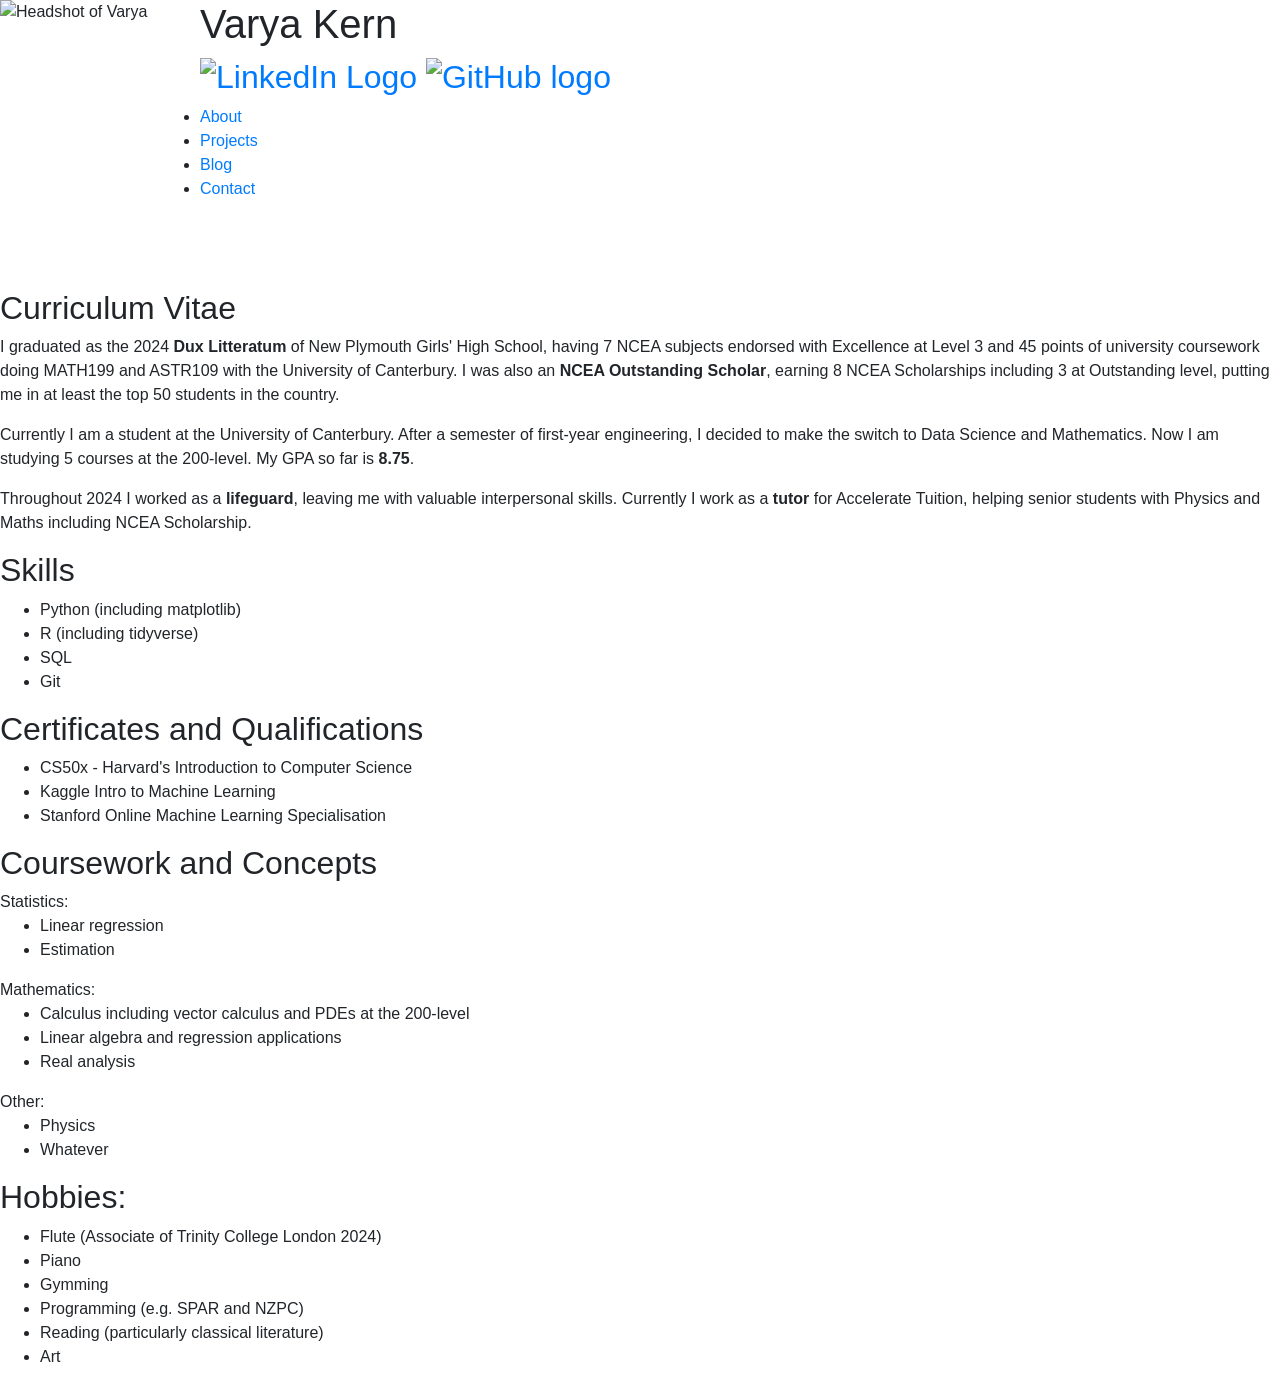
==== index.html @ c9884220 "Create index.html" ====
<!DOCTYPE html>

<html lang="en">
    <head>
        <link rel="stylesheet" href="https://cdn.jsdelivr.net/npm/bootstrap@4.5.3/dist/css/bootstrap.min.css" integrity="sha384-TX8t27EcRE3e/ihU7zmQxVncDAy5uIKz4rEkgIXeMed4M0jlfIDPvg6uqKI2xXr2" crossorigin="anonymous">
        <script src="https://code.jquery.com/jquery-3.5.1.slim.min.js" integrity="sha384-DfXdz2htPH0lsSSs5nCTpuj/zy4C+OGpamoFVy38MVBnE+IbbVYUew+OrCXaRkfj" crossorigin="anonymous"></script>
        <script src="https://cdn.jsdelivr.net/npm/bootstrap@4.5.3/dist/js/bootstrap.bundle.min.js" integrity="sha384-ho+j7jyWK8fNQe+A12Hb8AhRq26LrZ/JpcUGGOn+Y7RsweNrtN/tE3MoK7ZeZDyx" crossorigin="anonymous"></script>
        <link href="styles.css" rel="stylesheet">
        <title>Varya Kern</title>
        <link rel="icon" type="image/x-icon" href="favicon.ico">
    </head>
    <body>
        <div class = "header">
            <img src="headshot.JPG" alt="Headshot of Varya" style="float:left;width:200px;height:200px;">
            <h1>Varya Kern</h1>
            <h2>
                <a href="https://www.linkedin.com/in/varya-kern-a25baa2a2/">
                    <img src="linkedin_logo.jpg" alt="LinkedIn Logo" width="50" height="50">
                </a>
                <a href="https://github.com/taffycheez">
                    <img src="github_logo.png" alt="GitHub logo" width="50" height="50">
                </a>
            </h2>
            <ul id = "nav">
                <li><a class="active" href="index.html">About</a></li>
                <li><a href="projects.html">Projects</a></li>
                <li><a href="blog.html">Blog</a></li>
                <li><a href="contact.html">Contact</a></li>
            </ul>
            <br><br><br>
        </div>
        <div class = "body">
            <div id = "cv">
                <h2>Curriculum Vitae</h2>
                <p>I graduated as the 2024 <b>Dux Litteratum</b> of New Plymouth Girls' High School, having 7 NCEA subjects endorsed with Excellence at Level 3
                    and 45 points of university coursework doing MATH199 and ASTR109 with the University of Canterbury. I was
                    also an <b>NCEA Outstanding Scholar</b>, earning 8 NCEA Scholarships including 3 at Outstanding level, putting me in at least the
                    top 50 students in the country.</p>
                <p>Currently I am a student at the University of Canterbury. After a semester of first-year engineering, I decided to make the switch to Data
                    Science and Mathematics. Now I am studying 5 courses at the 200-level. My GPA so far is <b>8.75</b>.
                </p>
                <p>Throughout 2024 I worked as a <b>lifeguard</b>, leaving me with valuable interpersonal skills. Currently I work as a <b>tutor</b> for Accelerate
                    Tuition, helping senior students with Physics and Maths including NCEA Scholarship.
                </p>
            </div>
            <div id = "skills">
                <h2>Skills</h2>
                <ul>
                    <li>Python (including matplotlib)</li>
                    <li>R (including tidyverse)</li>
                    <li>SQL</li>
                    <li>Git</li>
                </ul>
            </div>
            <div id = "qualifications">
                <h2>Certificates and Qualifications</h2>
                <ul>
                    <li>CS50x - Harvard's Introduction to Computer Science</li>
                    <li>Kaggle Intro to Machine Learning</li>
                    <li>Stanford Online Machine Learning Specialisation</li>
                </ul>
            </div>
            <div id = "coursework">
                <h2>Coursework and Concepts</h2>
                Statistics:
                <ul>
                    <li>Linear regression</li>
                    <li>Estimation</li>
                </ul>
                Mathematics:
                <ul>
                    <li>Calculus including vector calculus and PDEs at the 200-level</li>
                    <li>Linear algebra and regression applications</li>
                    <li>Real analysis</li>
                </ul>
                Other:
                <ul>
                    <li>Physics</li>
                    <li>Whatever</li>
                </ul>
            </div>
            <div id = "hobbies">
                <h2>Hobbies:</h2>
                <ul>
                    <li>Flute (Associate of Trinity College London 2024)</li>
                    <li>Piano</li>
                    <li>Gymming</li>
                    <li>Programming (e.g. SPAR and NZPC)</li>
                    <li>Reading (particularly classical literature)</li>
                    <li>Art</li>
                </ul>
            </div>
        </div>
    </body>
</html>
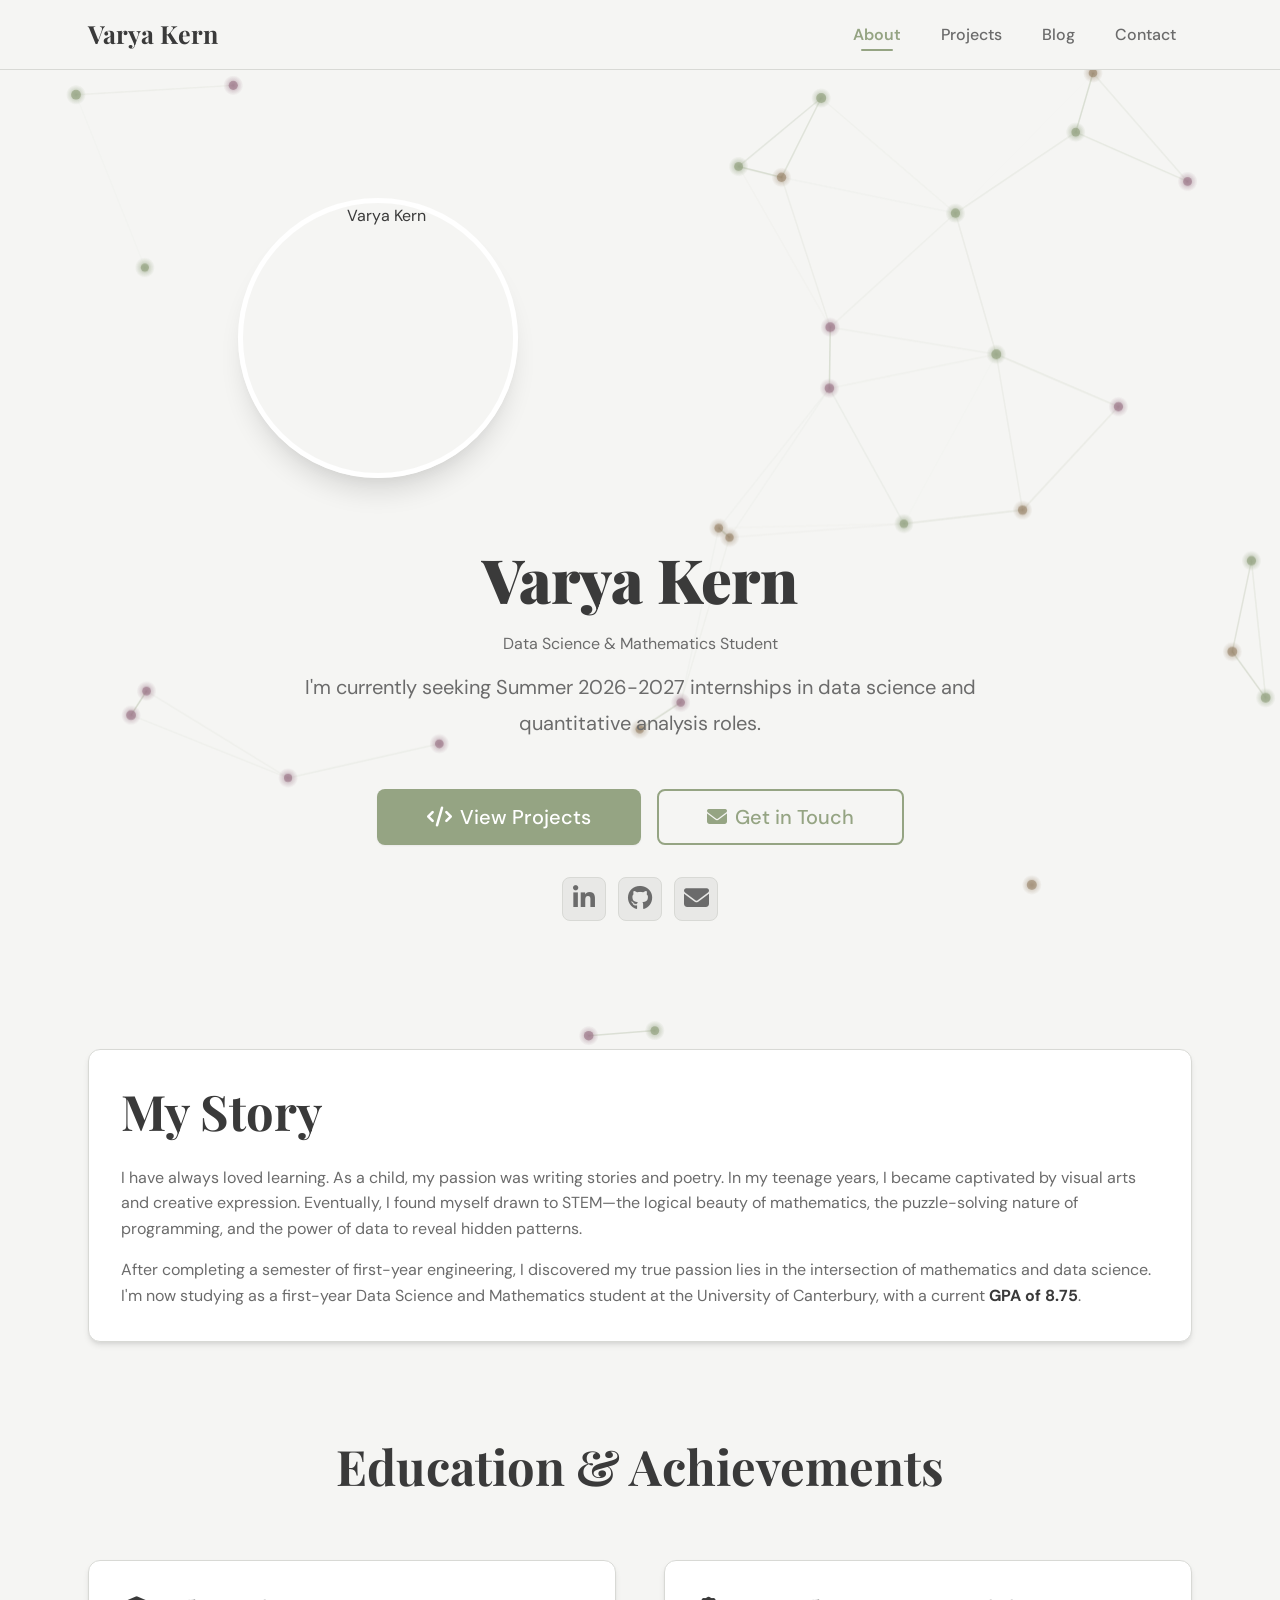
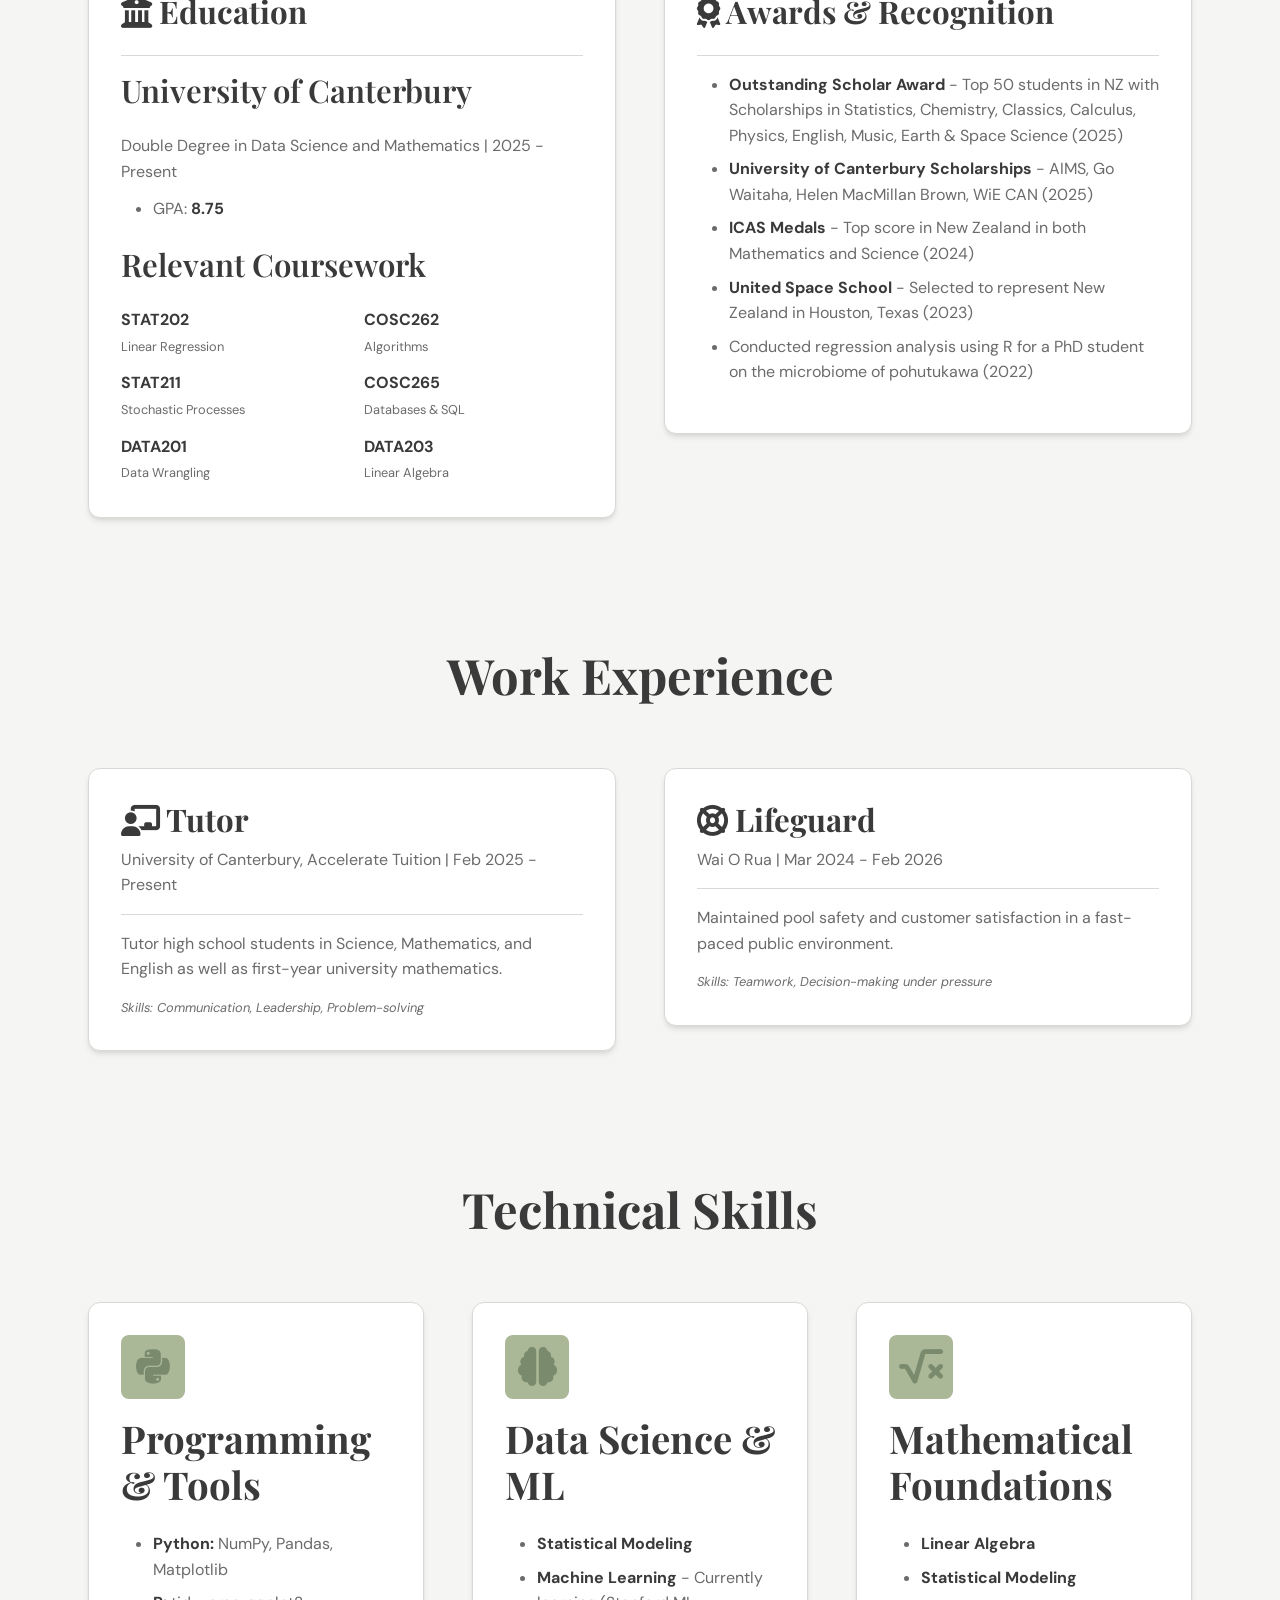
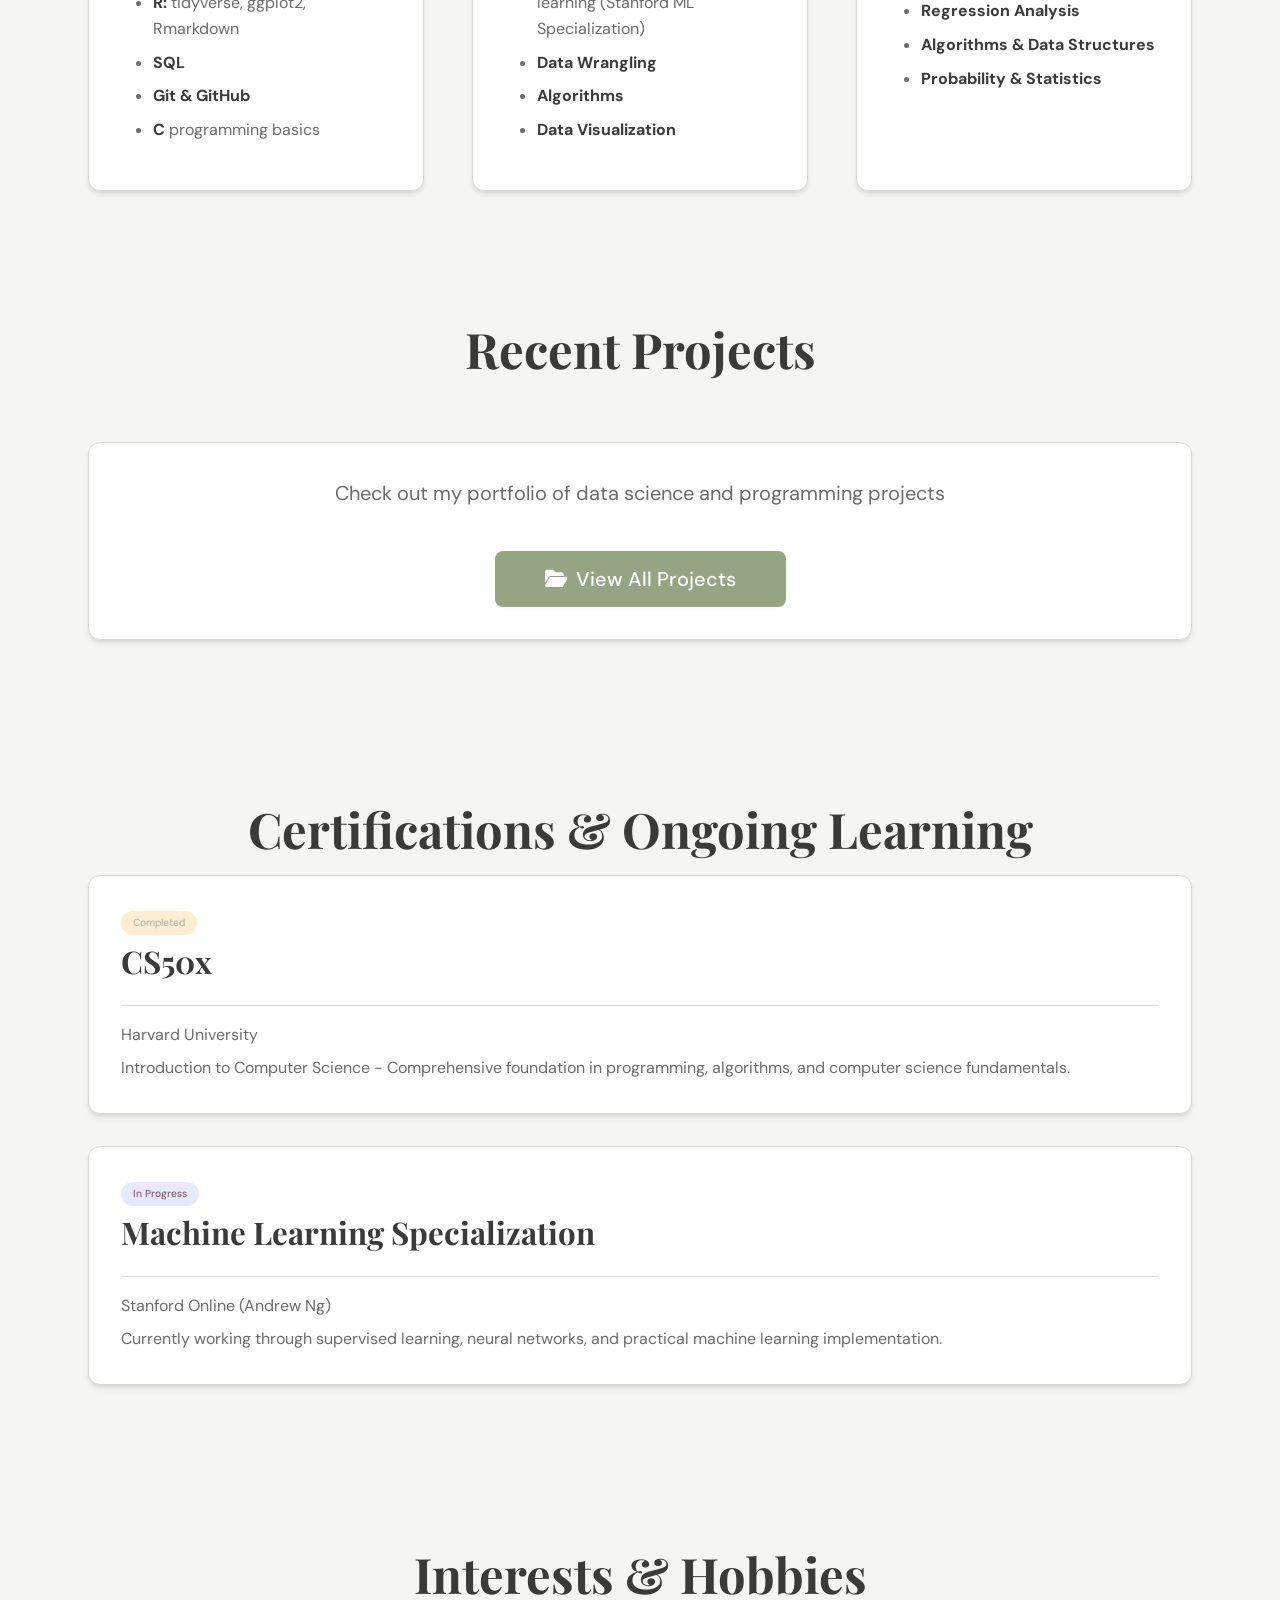
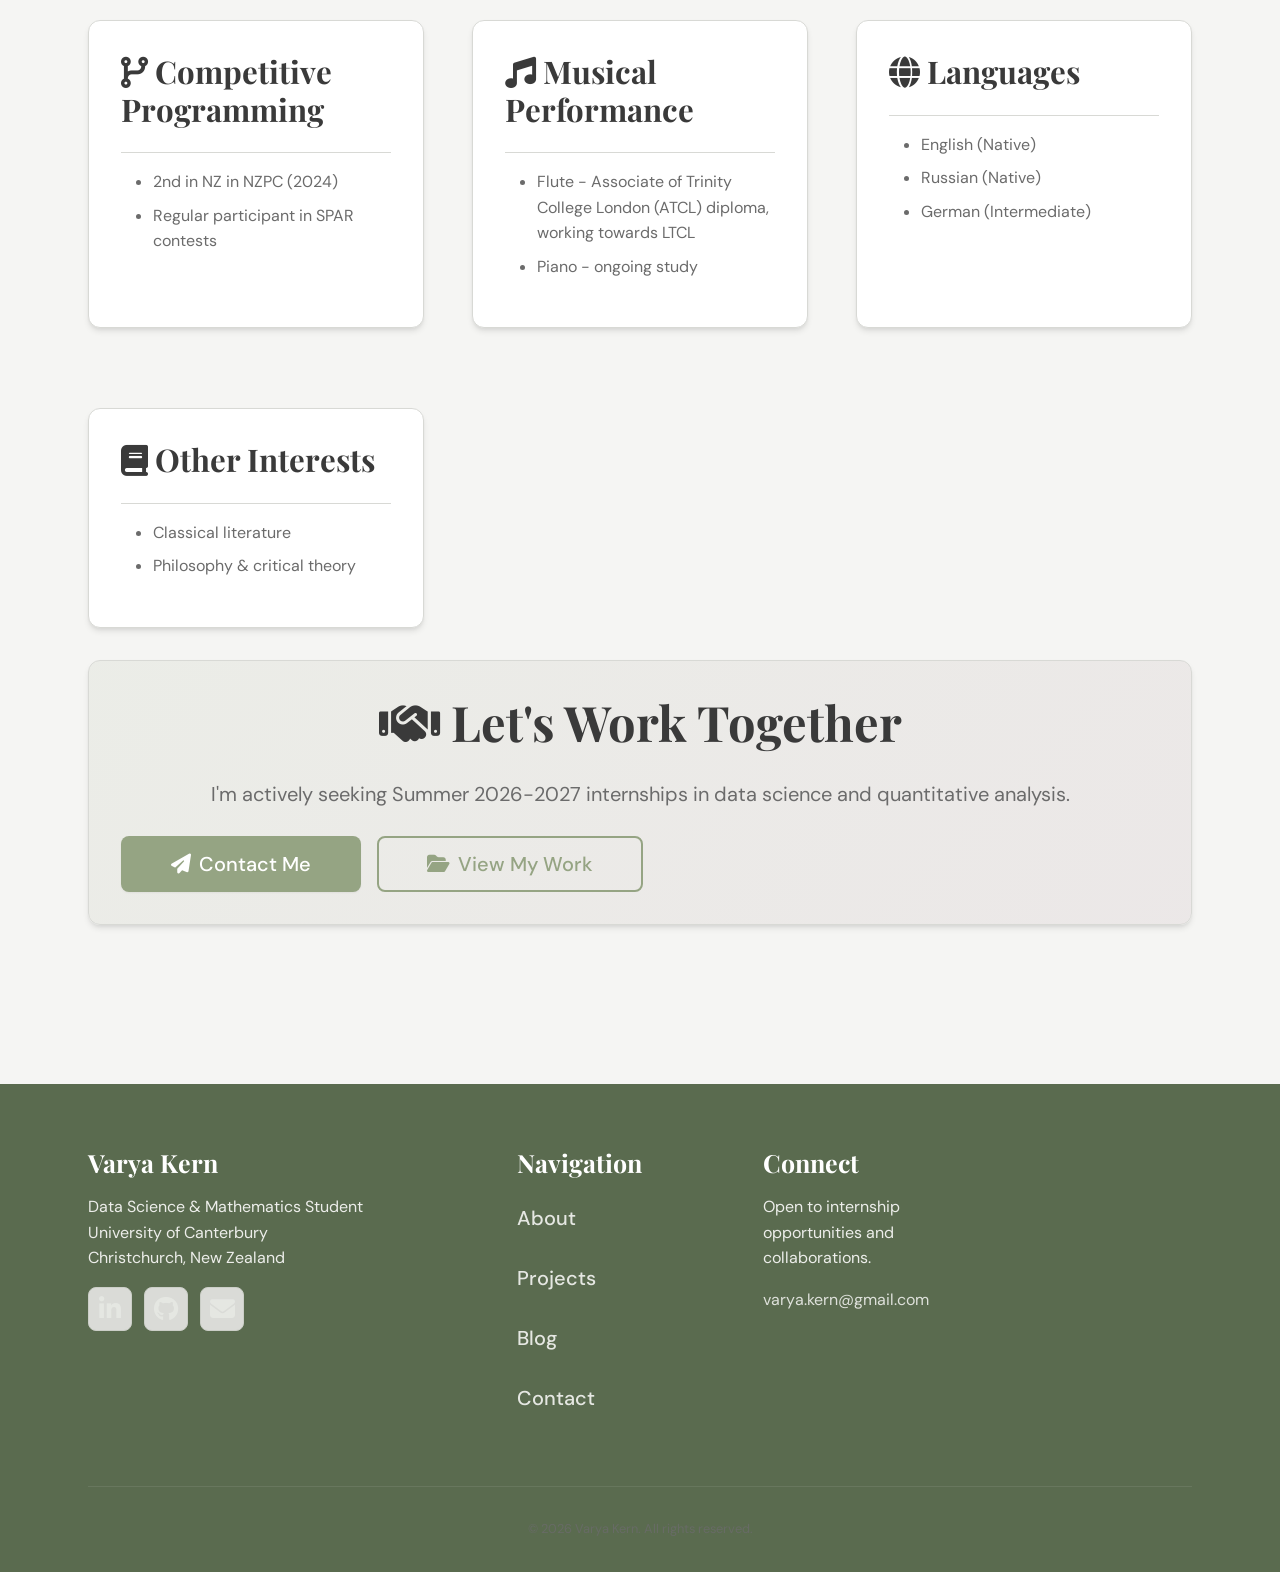
==== commit aec53184: "Built main structure of website." ====
--- a/index.html
+++ b/index.html
@@ -1,95 +1,436 @@
 <!DOCTYPE html>
-
 <html lang="en">
-    <head>
-        <link rel="stylesheet" href="https://cdn.jsdelivr.net/npm/bootstrap@4.5.3/dist/css/bootstrap.min.css" integrity="sha384-TX8t27EcRE3e/ihU7zmQxVncDAy5uIKz4rEkgIXeMed4M0jlfIDPvg6uqKI2xXr2" crossorigin="anonymous">
-        <script src="https://code.jquery.com/jquery-3.5.1.slim.min.js" integrity="sha384-DfXdz2htPH0lsSSs5nCTpuj/zy4C+OGpamoFVy38MVBnE+IbbVYUew+OrCXaRkfj" crossorigin="anonymous"></script>
-        <script src="https://cdn.jsdelivr.net/npm/bootstrap@4.5.3/dist/js/bootstrap.bundle.min.js" integrity="sha384-ho+j7jyWK8fNQe+A12Hb8AhRq26LrZ/JpcUGGOn+Y7RsweNrtN/tE3MoK7ZeZDyx" crossorigin="anonymous"></script>
-        <link href="styles.css" rel="stylesheet">
-        <title>Varya Kern</title>
-        <link rel="icon" type="image/x-icon" href="favicon.ico">
-    </head>
-    <body>
-        <div class = "header">
-            <img src="headshot.JPG" alt="Headshot of Varya" style="float:left;width:200px;height:200px;">
-            <h1>Varya Kern</h1>
-            <h2>
-                <a href="https://www.linkedin.com/in/varya-kern-a25baa2a2/">
-                    <img src="linkedin_logo.jpg" alt="LinkedIn Logo" width="50" height="50">
-                </a>
-                <a href="https://github.com/taffycheez">
-                    <img src="github_logo.png" alt="GitHub logo" width="50" height="50">
-                </a>
-            </h2>
-            <ul id = "nav">
-                <li><a class="active" href="index.html">About</a></li>
-                <li><a href="projects.html">Projects</a></li>
-                <li><a href="blog.html">Blog</a></li>
-                <li><a href="contact.html">Contact</a></li>
-            </ul>
-            <br><br><br>
+<head>
+    <meta charset="UTF-8">
+    <meta name="viewport" content="width=device-width, initial-scale=1.0">
+    <meta name="description" content="Varya Kern - Data Science & Mathematics student seeking internships in quantitative analysis and data-driven roles.">
+    <meta name="keywords" content="data science, mathematics, internship, quantitative analysis, Python, R">
+    <meta name="author" content="Varya Kern">
+    
+    <title>Varya Kern | Data Science & Mathematics</title>
+    
+    <!-- Favicon -->
+    <link rel="icon" type="image/svg+xml" href="favicon.svg">
+    
+    <!-- CSS -->
+    <link rel="stylesheet" href="css/reset.css">
+    <link rel="stylesheet" href="css/variables.css">
+    <link rel="stylesheet" href="css/typography.css">
+    <link rel="stylesheet" href="css/base.css">
+    <link rel="stylesheet" href="css/components.css">
+    <link rel="stylesheet" href="css/layout.css">
+    <link rel="stylesheet" href="css/animations.css">
+    <link rel="stylesheet" href="css/responsive.css">
+    
+    <!-- Font Awesome -->
+    <link rel="stylesheet" href="https://cdnjs.cloudflare.com/ajax/libs/font-awesome/6.4.0/css/all.min.css" integrity="sha512-iecdLmaskl7CVkqkXNQ/ZH/XLlvWZOJyj7Yy7tcenmpD1ypASozpmT/E0iPtmFIB46ZmdtAc9eNBvH0H/ZpiBw==" crossorigin="anonymous" referrerpolicy="no-referrer" />
+</head>
+<body>
+    <!-- Skip to Main Content -->
+    <a href="#main-content" class="skip-to-main">Skip to main content</a>
+    
+    <!-- Header / Navigation -->
+    <header>
+        <div class="container header-container">
+            <a href="index.html" class="logo">Varya Kern</a>
+            
+            <!-- Desktop Navigation -->
+            <nav class="nav-desktop" aria-label="Main navigation">
+                <ul class="nav-links">
+                    <li><a href="index.html" class="nav-link active">About</a></li>
+                    <li><a href="projects.html" class="nav-link">Projects</a></li>
+                    <li><a href="blog.html" class="nav-link">Blog</a></li>
+                    <li><a href="contact.html" class="nav-link">Contact</a></li>
+                </ul>
+            </nav>
+            
+            <!-- Mobile Menu Toggle -->
+            <button class="mobile-menu-toggle" aria-label="Toggle mobile menu" aria-expanded="false">
+                <span class="hamburger"></span>
+            </button>
         </div>
-        <div class = "body">
-            <div id = "cv">
-                <h2>Curriculum Vitae</h2>
-                <p>I graduated as the 2024 <b>Dux Litteratum</b> of New Plymouth Girls' High School, having 7 NCEA subjects endorsed with Excellence at Level 3
-                    and 45 points of university coursework doing MATH199 and ASTR109 with the University of Canterbury. I was
-                    also an <b>NCEA Outstanding Scholar</b>, earning 8 NCEA Scholarships including 3 at Outstanding level, putting me in at least the
-                    top 50 students in the country.</p>
-                <p>Currently I am a student at the University of Canterbury. After a semester of first-year engineering, I decided to make the switch to Data
-                    Science and Mathematics. Now I am studying 5 courses at the 200-level. My GPA so far is <b>8.75</b>.
+    </header>
+    
+    <!-- Mobile Navigation Drawer -->
+    <nav class="nav-mobile" aria-label="Mobile navigation" aria-hidden="true">
+        <ul class="nav-mobile-links">
+            <li><a href="index.html" class="nav-mobile-link active">About</a></li>
+            <li><a href="projects.html" class="nav-mobile-link">Projects</a></li>
+            <li><a href="blog.html" class="nav-mobile-link">Blog</a></li>
+            <li><a href="contact.html" class="nav-mobile-link">Contact</a></li>
+        </ul>
+    </nav>
+    
+    <!-- Mobile Overlay -->
+    <div class="mobile-overlay"></div>
+    
+    <!-- Main Content -->
+    <main id="main-content">
+        <!-- Hero Section with Interactive Background -->
+        <section class="hero">
+            <canvas id="voronoi-canvas" class="hero-canvas" aria-hidden="true"></canvas>
+            
+            <div class="container hero-content">
+                <div class="hero-image">
+                    <img src="assets/images/headshot.jpg" alt="Varya Kern" class="avatar avatar-xl">
+                </div>
+                
+                <h1 class="hero-title animate-fade-in-up">Varya Kern</h1>
+                <p class="hero-subtitle animate-fade-in-up delay-100">Data Science & Mathematics Student</p>
+                
+                <p class="hero-description animate-fade-in-up delay-200">
+                    I'm currently seeking Summer 2026-2027 internships in data science and quantitative analysis roles.
                 </p>
-                <p>Throughout 2024 I worked as a <b>lifeguard</b>, leaving me with valuable interpersonal skills. Currently I work as a <b>tutor</b> for Accelerate
-                    Tuition, helping senior students with Physics and Maths including NCEA Scholarship.
-                </p>
-            </div>
-            <div id = "skills">
-                <h2>Skills</h2>
-                <ul>
-                    <li>Python (including matplotlib)</li>
-                    <li>R (including tidyverse)</li>
-                    <li>SQL</li>
-                    <li>Git</li>
-                </ul>
-            </div>
-            <div id = "qualifications">
-                <h2>Certificates and Qualifications</h2>
-                <ul>
-                    <li>CS50x - Harvard's Introduction to Computer Science</li>
-                    <li>Kaggle Intro to Machine Learning</li>
-                    <li>Stanford Online Machine Learning Specialisation</li>
-                </ul>
-            </div>
-            <div id = "coursework">
-                <h2>Coursework and Concepts</h2>
-                Statistics:
-                <ul>
-                    <li>Linear regression</li>
-                    <li>Estimation</li>
-                </ul>
-                Mathematics:
-                <ul>
-                    <li>Calculus including vector calculus and PDEs at the 200-level</li>
-                    <li>Linear algebra and regression applications</li>
-                    <li>Real analysis</li>
-                </ul>
-                Other:
-                <ul>
-                    <li>Physics</li>
-                    <li>Whatever</li>
-                </ul>
-            </div>
-            <div id = "hobbies">
-                <h2>Hobbies:</h2>
-                <ul>
-                    <li>Flute (Associate of Trinity College London 2024)</li>
-                    <li>Piano</li>
-                    <li>Gymming</li>
-                    <li>Programming (e.g. SPAR and NZPC)</li>
-                    <li>Reading (particularly classical literature)</li>
-                    <li>Art</li>
-                </ul>
+                
+                <div class="hero-cta animate-fade-in-up delay-300">
+                    <a href="projects.html" class="btn btn-primary btn-lg">
+                        <i class="fas fa-code"></i> View Projects
+                    </a>
+                    <a href="contact.html" class="btn btn-secondary btn-lg">
+                        <i class="fas fa-envelope"></i> Get in Touch
+                    </a>
+                </div>
+                
+                <div class="social-links animate-fade-in-up delay-400" style="justify-content: center; margin-top: var(--space-5);">
+                    <a href="https://www.linkedin.com/in/varya-kern-a25baa2a2/" class="social-link" target="_blank" rel="noopener noreferrer" aria-label="LinkedIn">
+                        <i class="fab fa-linkedin-in"></i>
+                    </a>
+                    <a href="https://github.com/taffycheez" class="social-link" target="_blank" rel="noopener noreferrer" aria-label="GitHub">
+                        <i class="fab fa-github"></i>
+                    </a>
+                    <a href="mailto:varya.kern@gmail.com" class="social-link" aria-label="Email">
+                        <i class="fas fa-envelope"></i>
+                    </a>
+                </div>
+            </div>
+        </section>
+        
+        <!-- About Section -->
+        <section class="container">
+            <div class="card fade-in-section hover-lift">
+                <div class="card-body">
+                    <h2>My Story</h2>
+                    <p>
+                        I have always loved learning. As a child, my passion was writing stories and poetry. In my teenage years,
+                        I became captivated by visual arts and creative expression. Eventually, I found myself drawn to STEM—the
+                        logical beauty of mathematics, the puzzle-solving nature of programming, and the power of data to reveal
+                        hidden patterns.
+                    </p>
+                    <p>
+                        After completing a semester of first-year engineering, I discovered my true passion lies in the
+                        intersection of mathematics and data science. I'm now studying as a first-year Data Science and Mathematics
+                        student at the University of Canterbury, with a current <strong>GPA of 8.75</strong>.
+                    </p>
+                </div>
+            </div>
+        </section>
+        
+        <!-- Education & Achievement Section -->
+        <section class="container">
+            <div class="section-header fade-in-section">
+                <h2 class="section-title">Education & Achievements</h2>
+            </div>
+            
+            <div class="two-column">
+                <div class="card fade-in-section">
+                    <div class="card-header">
+                        <h3 class="card-title"><i class="fas fa-university"></i> Education</h3>
+                    </div>
+                    <div class="card-body">
+                        <h4>University of Canterbury</h4>
+                        <p class="text-secondary mb-3">Double Degree in Data Science and Mathematics | 2025 - Present</p>
+                        <ul>
+                            <li>GPA: <strong>8.75</strong></li>
+                        </ul>
+                        
+                        <div class="mt-5">
+                            <h4>Relevant Coursework</h4>
+                            <div class="two-column mt-3" style="gap: var(--space-5); align-items: start;">
+                                <div>
+                                    <p class="mb-3"><strong>STAT202</strong><br><span class="text-sm text-secondary">Linear Regression</span></p>
+                                    <p class="mb-3"><strong>STAT211</strong><br><span class="text-sm text-secondary">Stochastic Processes</span></p>
+                                    <p class="mb-3"><strong>DATA201</strong><br><span class="text-sm text-secondary">Data Wrangling</span></p>
+                                </div>
+                                <div>
+                                    <p class="mb-3"><strong>COSC262</strong><br><span class="text-sm text-secondary">Algorithms</span></p>
+                                    <p class="mb-3"><strong>COSC265</strong><br><span class="text-sm text-secondary">Databases & SQL</span></p>
+                                    <p class="mb-3"><strong>DATA203</strong><br><span class="text-sm text-secondary">Linear Algebra</span></p>
+                                </div>
+                            </div>
+                        </div>
+                    </div>
+                </div>
+                
+                <div class="card fade-in-section">
+                    <div class="card-header">
+                        <h3 class="card-title"><i class="fas fa-award"></i> Awards & Recognition</h3>
+                    </div>
+                    <div class="card-body">
+                        <ul>
+                            <li><strong>Outstanding Scholar Award</strong> - Top 50 students in NZ with Scholarships in Statistics, Chemistry, Classics, Calculus, Physics, English, Music, Earth & Space Science (2025)</li>
+                            <li><strong>University of Canterbury Scholarships</strong> - AIMS, Go Waitaha, Helen MacMillan Brown, WiE CAN (2025)</li>
+                            <li><strong>ICAS Medals</strong> - Top score in New Zealand in both Mathematics and Science (2024)</li>
+                            <li><strong>United Space School</strong> - Selected to represent New Zealand in Houston, Texas (2023)</li>
+                            <li>Conducted regression analysis using R for a PhD student on the microbiome of pohutukawa (2022)</li>
+                        </ul>
+                    </div>
+                </div>
+            </div>
+        </section>
+        
+        <!-- Work Experience Section -->
+        <section class="container">
+            <div class="section-header fade-in-section">
+                <h2 class="section-title">Work Experience</h2>
+            </div>
+            
+            <div class="two-column">
+                <div class="card fade-in-section">
+                    <div class="card-header">
+                        <h3 class="card-title"><i class="fas fa-chalkboard-teacher"></i> Tutor</h3>
+                        <p class="text-secondary">University of Canterbury, Accelerate Tuition | Feb 2025 - Present</p>
+                    </div>
+                    <div class="card-body">
+                        <p>Tutor high school students in Science, Mathematics, and English as well as first-year university mathematics.</p>
+                        <p class="mt-2 text-sm text-secondary"><em>Skills: Communication, Leadership, Problem-solving</em></p>
+                    </div>
+                </div>
+                
+                <div class="card fade-in-section">
+                    <div class="card-header">
+                        <h3 class="card-title"><i class="fas fa-life-ring"></i> Lifeguard</h3>
+                        <p class="text-secondary">Wai O Rua | Mar 2024 - Feb 2026</p>
+                    </div>
+                    <div class="card-body">
+                        <p>Maintained pool safety and customer satisfaction in a fast-paced public environment.</p>
+                        <p class="mt-2 text-sm text-secondary"><em>Skills: Teamwork, Decision-making under pressure</em></p>
+                    </div>
+                </div>
+            </div>
+        </section>
+        
+        <!-- Skills Section -->
+        <section class="container">
+            <div class="section-header fade-in-section">
+                <h2 class="section-title">Technical Skills</h2>
+            </div>
+            
+            <div class="grid-auto fade-in-section">
+                <div class="card">
+                    <div class="icon-wrapper icon-wrapper-lg">
+                        <i class="fab fa-python"></i>
+                    </div>
+                    <h3 class="mt-4">Programming & Tools</h3>
+                    <ul class="mt-4">
+                        <li><strong>Python:</strong> NumPy, Pandas, Matplotlib</li>
+                        <li><strong>R:</strong> tidyverse, ggplot2, Rmarkdown</li>
+                        <li><strong>SQL</strong></li>
+                        <li><strong>Git & GitHub</strong></li>
+                        <li><strong>C</strong> programming basics</li>
+                    </ul>
+                </div>
+                
+                <div class="card">
+                    <div class="icon-wrapper icon-wrapper-lg">
+                        <i class="fas fa-brain"></i>
+                    </div>
+                    <h3 class="mt-4">Data Science & ML</h3>
+                    <ul class="mt-4">
+                        <li><strong>Statistical Modeling</strong></li>
+                        <li><strong>Machine Learning</strong> - Currently learning (Stanford ML Specialization)</li>
+                        <li><strong>Data Wrangling</strong></li>
+                        <li><strong>Algorithms</strong></li>
+                        <li><strong>Data Visualization</strong></li>
+                    </ul>
+                </div>
+                
+                <div class="card">
+                    <div class="icon-wrapper icon-wrapper-lg">
+                        <i class="fas fa-square-root-alt"></i>
+                    </div>
+                    <h3 class="mt-4">Mathematical Foundations</h3>
+                    <ul class="mt-4">
+                        <li><strong>Linear Algebra</strong></li>
+                        <li><strong>Statistical Modeling</strong></li>
+                        <li><strong>Regression Analysis</strong></li>
+                        <li><strong>Algorithms & Data Structures</strong></li>
+                        <li><strong>Probability & Statistics</strong></li>
+                    </ul>
+                </div>
+            </div>
+        </section>
+        
+        <!-- Projects Highlight -->
+        <section class="container">
+            <div class="section-header fade-in-section">
+                <h2 class="section-title">Recent Projects</h2>
+            </div>
+            
+            <div class="card fade-in-section">
+                <div class="card-body text-center">
+                    <p class="lead">Check out my portfolio of data science and programming projects</p>
+                    <a href="projects.html" class="btn btn-primary btn-lg mt-5">
+                        <i class="fas fa-folder-open"></i> View All Projects
+                    </a>
+                </div>
+            </div>
+        </section>
+        
+        <!-- Certifications Section -->
+        <section class="container" style="margin-top: var(--space-20);">
+            <h2 class="section-title text-center fade-in-section">Certifications & Ongoing Learning</h2>
+            
+            <div class="grid-auto-large fade-in-section">
+                <div class="card">
+                    <div class="card-header">
+                        <span class="badge badge-accent">Completed</span>
+                        <h3 class="card-title mt-2">CS50x</h3>
+                    </div>
+                    <div class="card-body">
+                        <p class="text-secondary mb-2">Harvard University</p>
+                        <p>Introduction to Computer Science - Comprehensive foundation in programming, algorithms, and computer science fundamentals.</p>
+                    </div>
+                </div>
+                
+                <div class="card">
+                    <div class="card-header">
+                        <span class="badge badge-secondary">In Progress</span>
+                        <h3 class="card-title mt-2">Machine Learning Specialization</h3>
+                    </div>
+                    <div class="card-body">
+                        <p class="text-secondary mb-2">Stanford Online (Andrew Ng)</p>
+                        <p>Currently working through supervised learning, neural networks, and practical machine learning implementation.</p>
+                    </div>
+                </div>
+            </div>
+        </section>
+        
+        <!-- Interests & Hobbies Section -->
+        <section class="container" style="margin-top: var(--space-20);">
+            <h2 class="section-title text-center fade-in-section">Interests & Hobbies</h2>
+            
+            <div class="grid-auto fade-in-section">
+                <div class="card">
+                    <div class="card-header">
+                        <h3 class="card-title"><i class="fas fa-code-branch"></i> Competitive Programming</h3>
+                    </div>
+                    <div class="card-body">
+                        <ul>
+                            <li>2nd in NZ in NZPC (2024)</li>
+                            <li>Regular participant in SPAR contests</li>
+                        </ul>
+                    </div>
+                </div>
+                
+                <div class="card">
+                    <div class="card-header">
+                        <h3 class="card-title"><i class="fas fa-music"></i> Musical Performance</h3>
+                    </div>
+                    <div class="card-body">
+                        <ul>
+                            <li>Flute - Associate of Trinity College London (ATCL) diploma, working towards LTCL</li>
+                            <li>Piano - ongoing study</li>
+                        </ul>
+                    </div>
+                </div>
+                
+                <div class="card">
+                    <div class="card-header">
+                        <h3 class="card-title"><i class="fas fa-globe"></i> Languages</h3>
+                    </div>
+                    <div class="card-body">
+                        <ul>
+                            <li>English (Native)</li>
+                            <li>Russian (Native)</li>
+                            <li>German (Intermediate)</li>
+                        </ul>
+                    </div>
+                </div>
+                
+                <div class="card">
+                    <div class="card-header">
+                        <h3 class="card-title"><i class="fas fa-book"></i> Other Interests</h3>
+                    </div>
+                    <div class="card-body">
+                        <ul>
+                            <li>Classical literature</li>
+                            <li>Philosophy & critical theory</li>
+                        </ul>
+                    </div>
+                </div>
+            </div>
+        </section>
+        
+        <!-- CTA Section -->
+        <section class="container text-center">
+            <div class="card fade-in-section" style="background: linear-gradient(135deg, rgba(149, 164, 131, 0.1), rgba(152, 114, 132, 0.1));">
+                <div class="card-body">
+                    <h2><i class="fas fa-handshake"></i> Let's Work Together</h2>
+                    <p class="lead mt-4">
+                        I'm actively seeking Summer 2026-2027 internships in data science and quantitative analysis.
+                    </p>
+                    <div class="flex gap-4 justify-content-center mt-5 flex-wrap">
+                        <a href="contact.html" class="btn btn-primary btn-lg">
+                            <i class="fas fa-paper-plane"></i> Contact Me
+                        </a>
+                        <a href="projects.html" class="btn btn-secondary btn-lg">
+                            <i class="fas fa-folder-open"></i> View My Work
+                        </a>
+                    </div>
+                </div>
+            </div>
+        </section>
+    </main>
+    
+    <!-- Footer -->
+    <footer>
+        <div class="container">
+            <div class="footer-content">
+                <div class="footer-section">
+                    <h3>Varya Kern</h3>
+                    <p>Data Science & Mathematics Student<br>
+                    University of Canterbury<br>
+                    Christchurch, New Zealand</p>
+                    <div class="social-links">
+                        <a href="https://www.linkedin.com/in/varya-kern-a25baa2a2/" class="social-link" target="_blank" rel="noopener noreferrer" aria-label="LinkedIn">
+                            <i class="fab fa-linkedin-in"></i>
+                        </a>
+                        <a href="https://github.com/taffycheez" class="social-link" target="_blank" rel="noopener noreferrer" aria-label="GitHub">
+                            <i class="fab fa-github"></i>
+                        </a>
+                        <a href="mailto:varya.kern@gmail.com" class="social-link" aria-label="Email">
+                            <i class="fas fa-envelope"></i>
+                        </a>
+                    </div>
+                </div>
+                
+                <div class="footer-section">
+                    <h3>Navigation</h3>
+                    <ul class="footer-links">
+                        <li><a href="index.html">About</a></li>
+                        <li><a href="projects.html">Projects</a></li>
+                        <li><a href="blog.html">Blog</a></li>
+                        <li><a href="contact.html">Contact</a></li>
+                    </ul>
+                </div>
+                
+                <div class="footer-section">
+                    <h3>Connect</h3>
+                    <p>Open to internship opportunities and collaborations.</p>
+                    <p><a href="mailto:varya.kern@gmail.com">varya.kern@gmail.com</a></p>
+                </div>
+            </div>
+            
+            <div class="footer-bottom">
+                <p>&copy; 2026 Varya Kern. All rights reserved.</p>
             </div>
         </div>
-    </body>
+    </footer>
+    
+    <!-- JavaScript -->
+    <script src="js/voronoi-visualizer.js"></script>
+    <script src="js/navigation.js"></script>
+    <script src="js/scroll-animations.js"></script>
+    <script src="js/main.js"></script>
+</body>
 </html>
--- a/css/variables.css
+++ b/css/variables.css
@@ -0,0 +1,125 @@
+/* Design Tokens - CSS Custom Properties */
+
+:root {
+  /* Colors - Elegant Palette with Browns */
+  --color-primary: #95a483;      /* Muted sage */
+  --color-primary-dark: #7a8a6d;
+  --color-primary-light: #aab897;
+  
+  --color-secondary: #987284;    /* Dusty rose/mauve */
+  --color-secondary-dark: #81606e;
+  --color-secondary-light: #b08c9d;
+  
+  --color-accent: #cccdc7;       /* Elegant warm gray */
+  --color-accent-dark: #b5b6b1;
+  --color-accent-light: #e0e1dd;
+  
+  --color-brown: #8B7355;        /* Warm brown */
+  --color-brown-dark: #6B5644;
+  --color-brown-light: #A58C73;
+  
+  /* Extended Palette */
+  --color-forest: #5a6b4f;
+  --color-cream: #f5f5f3;
+  --color-white: #ffffff;
+  --color-charcoal: #3a3a3a;
+  --color-slate: #6b6b6b;
+  --color-light-gray: #e8e8e6;
+  --color-border: #d8d9d5;
+  
+  /* Semantic Colors */
+  --color-text-primary: #3a3a3a;
+  --color-text-secondary: #6b6b6b;
+  --color-text-tertiary: #8a8a8a;
+  --color-bg-primary: #f5f5f3;
+  --color-bg-secondary: #ffffff;
+  --color-bg-tertiary: #e8e8e6;
+  
+  /* Voronoi Visualization Colors */
+  --color-voronoi-1: rgba(149, 164, 131, 0.08);
+  --color-voronoi-2: rgba(152, 114, 132, 0.06);
+  --color-voronoi-3: rgba(139, 115, 85, 0.05);
+  
+  /* Spacing System (8px base) */
+  --space-1: 0.25rem;   /* 4px */
+  --space-2: 0.5rem;    /* 8px */
+  --space-3: 0.75rem;   /* 12px */
+  --space-4: 1rem;      /* 16px */
+  --space-5: 1.5rem;    /* 24px */
+  --space-6: 2rem;      /* 32px */
+  --space-8: 3rem;      /* 48px */
+  --space-10: 4rem;     /* 64px */
+  --space-12: 6rem;     /* 96px */
+  --space-16: 8rem;     /* 128px */
+  --space-20: 10rem;    /* 160px */
+  
+  /* Typography Scale (1.250 - Major Third) */
+  --font-size-xs: 0.64rem;      /* 10.24px */
+  --font-size-sm: 0.8rem;       /* 12.8px */
+  --font-size-base: 1rem;       /* 16px */
+  --font-size-md: 1.25rem;      /* 20px */
+  --font-size-lg: 1.563rem;     /* 25px */
+  --font-size-xl: 1.953rem;     /* 31.25px */
+  --font-size-2xl: 2.441rem;    /* 39px */
+  --font-size-3xl: 3.052rem;    /* 48.8px */
+  --font-size-4xl: 3.815rem;    /* 61px */
+  
+  /* Font Families */
+  --font-heading: 'Playfair Display', Georgia, 'Times New Roman', serif;
+  --font-body: 'DM Sans', -apple-system, BlinkMacSystemFont, 'Segoe UI', sans-serif;
+  --font-code: 'JetBrains Mono', 'Courier New', monospace;
+  
+  /* Font Weights */
+  --font-weight-normal: 400;
+  --font-weight-medium: 500;
+  --font-weight-semibold: 600;
+  --font-weight-bold: 700;
+  --font-weight-black: 900;
+  
+  /* Line Heights */
+  --line-height-tight: 1.2;
+  --line-height-normal: 1.6;
+  --line-height-relaxed: 1.8;
+  
+  /* Border Radius */
+  --radius-sm: 0.25rem;   /* 4px */
+  --radius-md: 0.5rem;    /* 8px */
+  --radius-lg: 0.75rem;   /* 12px */
+  --radius-xl: 1rem;      /* 16px */
+  --radius-full: 9999px;
+  
+  /* Shadows */
+  --shadow-sm: 0 1px 2px 0 rgba(0, 0, 0, 0.05);
+  --shadow-md: 0 4px 6px -1px rgba(0, 0, 0, 0.1), 0 2px 4px -1px rgba(0, 0, 0, 0.06);
+  --shadow-lg: 0 10px 15px -3px rgba(0, 0, 0, 0.1), 0 4px 6px -2px rgba(0, 0, 0, 0.05);
+  --shadow-xl: 0 20px 25px -5px rgba(0, 0, 0, 0.1), 0 10px 10px -5px rgba(0, 0, 0, 0.04);
+  --shadow-2xl: 0 25px 50px -12px rgba(0, 0, 0, 0.25);
+  
+  /* Transitions */
+  --transition-fast: 0.15s ease;
+  --transition-base: 0.3s ease;
+  --transition-slow: 0.5s ease;
+  --transition-bounce: 0.4s cubic-bezier(0.68, -0.55, 0.265, 1.55);
+  
+  /* Z-index Scale */
+  --z-base: 0;
+  --z-dropdown: 1000;
+  --z-sticky: 1100;
+  --z-fixed: 1200;
+  --z-modal-backdrop: 1300;
+  --z-modal: 1400;
+  --z-popover: 1500;
+  --z-tooltip: 1600;
+  
+  /* Layout */
+  --container-max-width: 1200px;
+  --container-padding: var(--space-5);
+  --header-height: 70px;
+  
+  /* Responsive Breakpoints (for JS) */
+  --breakpoint-sm: 640px;
+  --breakpoint-md: 768px;
+  --breakpoint-lg: 1024px;
+  --breakpoint-xl: 1280px;
+  --breakpoint-2xl: 1536px;
+}
--- a/css/typography.css
+++ b/css/typography.css
@@ -0,0 +1,243 @@
+/* Typography Styles */
+
+/* Font Import from Google Fonts */
+@import url('https://fonts.googleapis.com/css2?family=Playfair+Display:ital,wght@0,400;0,500;0,600;0,700;0,800;0,900;1,400;1,500;1,600;1,700&family=DM+Sans:ital,wght@0,400;0,500;0,700;1,400;1,500;1,700&family=JetBrains+Mono:wght@400;500;600&display=swap');
+
+/* Headings */
+h1, h2, h3, h4, h5, h6 {
+  font-family: var(--font-heading);
+  font-weight: var(--font-weight-bold);
+  line-height: var(--line-height-tight);
+  color: var(--color-text-primary);
+  margin-top: var(--space-10);
+  margin-bottom: var(--space-5);
+}
+
+h1:first-child, h2:first-child, h3:first-child,
+h4:first-child, h5:first-child, h6:first-child {
+  margin-top: 0;
+}
+
+h1 {
+  font-size: clamp(2.5rem, 5vw, var(--font-size-4xl));
+  margin-bottom: var(--space-6);
+  font-weight: var(--font-weight-black);
+}
+
+h2 {
+  font-size: clamp(2rem, 4vw, var(--font-size-3xl));
+  margin-bottom: var(--space-5);
+}
+
+h3 {
+  font-size: clamp(1.5rem, 3vw, var(--font-size-2xl));
+}
+
+h4 {
+  font-size: var(--font-size-xl);
+  font-weight: var(--font-weight-semibold);
+}
+
+h5 {
+  font-size: var(--font-size-lg);
+  font-weight: var(--font-weight-semibold);
+}
+
+h6 {
+  font-size: var(--font-size-md);
+  font-weight: var(--font-weight-semibold);
+}
+
+/* Body Text */
+body {
+  font-family: var(--font-body);
+  font-size: var(--font-size-base);
+  font-weight: var(--font-weight-normal);
+  line-height: var(--line-height-normal);
+  color: var(--color-text-primary);
+}
+
+p {
+  margin-bottom: var(--space-4);
+  color: var(--color-text-secondary);
+}
+
+p:last-child {
+  margin-bottom: 0;
+}
+
+/* Text Sizes */
+.text-xs {
+  font-size: var(--font-size-xs);
+}
+
+.text-sm {
+  font-size: var(--font-size-sm);
+}
+
+.text-base {
+  font-size: var(--font-size-base);
+}
+
+.text-md {
+  font-size: var(--font-size-md);
+}
+
+.text-lg {
+  font-size: var(--font-size-lg);
+}
+
+.text-xl {
+  font-size: var(--font-size-xl);
+}
+
+.text-2xl {
+  font-size: var(--font-size-2xl);
+}
+
+/* Font Weights */
+.font-normal {
+  font-weight: var(--font-weight-normal);
+}
+
+.font-medium {
+  font-weight: var(--font-weight-medium);
+}
+
+.font-semibold {
+  font-weight: var(--font-weight-semibold);
+}
+
+.font-bold {
+  font-weight: var(--font-weight-bold);
+}
+
+/* Text Colors */
+.text-primary {
+  color: var(--color-text-primary);
+}
+
+.text-secondary {
+  color: var(--color-text-secondary);
+}
+
+.text-tertiary {
+  color: var(--color-text-tertiary);
+}
+
+.text-accent {
+  color: var(--color-primary);
+}
+
+/* Links */
+a {
+  color: var(--color-primary);
+  transition: color var(--transition-fast);
+}
+
+a:hover {
+  color: var(--color-primary-dark);
+}
+
+a:focus-visible {
+  outline: 2px solid var(--color-primary);
+  outline-offset: 2px;
+  border-radius: var(--radius-sm);
+}
+
+/* Special Text Styles */
+.lead {
+  font-size: var(--font-size-md);
+  line-height: var(--line-height-relaxed);
+  color: var(--color-text-secondary);
+}
+
+.subtitle {
+  font-size: var(--font-size-lg);
+  font-weight: var(--font-weight-medium);
+  color: var(--color-text-secondary);
+  font-family: var(--font-body);
+}
+
+.eyebrow {
+  font-size: var(--font-size-sm);
+  font-weight: var(--font-weight-semibold);
+  text-transform: uppercase;
+  letter-spacing: 0.05em;
+  color: var(--color-primary);
+  font-family: var(--font-body);
+}
+
+/* Code */
+code {
+  font-family: var(--font-code);
+  font-size: 0.9em;
+  background: var(--color-bg-tertiary);
+  padding: 0.2em 0.4em;
+  border-radius: var(--radius-sm);
+  color: var(--color-secondary-dark);
+}
+
+pre {
+  font-family: var(--font-code);
+  font-size: var(--font-size-sm);
+  background: var(--color-bg-tertiary);
+  padding: var(--space-5);
+  border-radius: var(--radius-md);
+  overflow-x: auto;
+  margin: var(--space-5) 0;
+}
+
+pre code {
+  background: none;
+  padding: 0;
+  font-size: inherit;
+}
+
+/* Lists */
+ul, ol {
+  margin-bottom: var(--space-4);
+  padding-left: var(--space-6);
+  color: var(--color-text-secondary);
+}
+
+ul {
+  list-style-type: disc;
+}
+
+ol {
+  list-style-type: decimal;
+}
+
+li {
+  margin-bottom: var(--space-2);
+}
+
+li:last-child {
+  margin-bottom: 0;
+}
+
+/* Blockquotes */
+blockquote {
+  border-left: 4px solid var(--color-primary);
+  padding-left: var(--space-5);
+  margin: var(--space-6) 0;
+  font-style: italic;
+  color: var(--color-text-secondary);
+}
+
+/* Emphasis */
+strong, b {
+  font-weight: var(--font-weight-bold);
+  color: var(--color-text-primary);
+}
+
+em, i {
+  font-style: italic;
+}
+
+/* Selection */
+::selection {
+  background-color: var(--color-primary-light);
+  color: var(--color-charcoal);
+}
--- a/css/base.css
+++ b/css/base.css
@@ -0,0 +1,242 @@
+/* Base Styles */
+
+html {
+  font-size: 16px;
+  background-color: var(--color-bg-primary);
+}
+
+body {
+  background-color: var(--color-bg-primary);
+  color: var(--color-text-primary);
+  overflow-x: hidden;
+}
+
+/* Container */
+.container {
+  width: 100%;
+  max-width: var(--container-max-width);
+  margin: 0 auto;
+  padding: 0 var(--container-padding);
+}
+
+.container-wide {
+  max-width: 1400px;
+}
+
+.container-narrow {
+  max-width: 800px;
+}
+
+/* Section Spacing */
+section {
+  padding: var(--space-12) 0;
+}
+
+section + section {
+  padding-top: var(--space-16);
+}
+
+@media (max-width: 768px) {
+  section {
+    padding: var(--space-10) 0;
+  }
+  
+  section + section {
+    padding-top: var(--space-12);
+  }
+}
+
+/* Focus Styles */
+:focus-visible {
+  outline: 2px solid var(--color-primary);
+  outline-offset: 2px;
+  border-radius: var(--radius-sm);
+}
+
+button:focus-visible,
+a:focus-visible {
+  outline: 2px solid var(--color-primary);
+  outline-offset: 2px;
+}
+
+/* Skip to Main Content Link */
+.skip-to-main {
+  position: absolute;
+  top: -100px;
+  left: 0;
+  background: var(--color-primary);
+  color: var(--color-white);
+  padding: var(--space-3) var(--space-5);
+  text-decoration: none;
+  border-radius: var(--radius-md);
+  z-index: var(--z-tooltip);
+  transition: top var(--transition-fast);
+}
+
+.skip-to-main:focus {
+  top: var(--space-4);
+  left: var(--space-4);
+}
+
+/* Images */
+img {
+  border-radius: var(--radius-md);
+}
+
+/* Horizontal Rule */
+hr {
+  border: none;
+  border-top: 1px solid var(--color-border);
+  margin: var(--space-8) 0;
+}
+
+/* Tables */
+table {
+  width: 100%;
+  border-collapse: collapse;
+  margin: var(--space-6) 0;
+}
+
+th, td {
+  padding: var(--space-3) var(--space-4);
+  text-align: left;
+  border-bottom: 1px solid var(--color-border);
+}
+
+th {
+  font-weight: var(--font-weight-semibold);
+  color: var(--color-text-primary);
+  background-color: var(--color-bg-tertiary);
+}
+
+tr:hover {
+  background-color: var(--color-bg-tertiary);
+}
+
+/* Forms */
+input, textarea, select {
+  width: 100%;
+  padding: var(--space-3) var(--space-4);
+  border: 1px solid var(--color-border);
+  border-radius: var(--radius-md);
+  background-color: var(--color-white);
+  transition: border-color var(--transition-fast), box-shadow var(--transition-fast);
+}
+
+input:focus, textarea:focus, select:focus {
+  border-color: var(--color-primary);
+  box-shadow: 0 0 0 3px rgba(156, 175, 136, 0.1);
+  outline: none;
+}
+
+input::placeholder, textarea::placeholder {
+  color: var(--color-text-tertiary);
+}
+
+label {
+  display: block;
+  margin-bottom: var(--space-2);
+  font-weight: var(--font-weight-medium);
+  color: var(--color-text-primary);
+}
+
+/* Utility Classes */
+.text-center {
+  text-align: center;
+}
+
+.text-right {
+  text-align: right;
+}
+
+.text-left {
+  text-align: left;
+}
+
+.hidden {
+  display: none !important;
+}
+
+.visually-hidden {
+  position: absolute;
+  width: 1px;
+  height: 1px;
+  padding: 0;
+  margin: -1px;
+  overflow: hidden;
+  clip: rect(0, 0, 0, 0);
+  white-space: nowrap;
+  border: 0;
+}
+
+.no-scroll {
+  overflow: hidden;
+}
+
+/* Flex Utilities */
+.flex {
+  display: flex;
+}
+
+.flex-column {
+  flex-direction: column;
+}
+
+.flex-center {
+  display: flex;
+  justify-content: center;
+  align-items: center;
+}
+
+.flex-between {
+  display: flex;
+  justify-content: space-between;
+  align-items: center;
+}
+
+.flex-wrap {
+  flex-wrap: wrap;
+}
+
+.gap-1 { gap: var(--space-1); }
+.gap-2 { gap: var(--space-2); }
+.gap-3 { gap: var(--space-3); }
+.gap-4 { gap: var(--space-4); }
+.gap-5 { gap: var(--space-5); }
+.gap-6 { gap: var(--space-6); }
+
+/* Grid Utilities */
+.grid {
+  display: grid;
+}
+
+.grid-cols-1 { grid-template-columns: repeat(1, 1fr); }
+.grid-cols-2 { grid-template-columns: repeat(2, 1fr); }
+.grid-cols-3 { grid-template-columns: repeat(3, 1fr); }
+.grid-cols-4 { grid-template-columns: repeat(4, 1fr); }
+
+/* Spacing Utilities */
+.mt-1 { margin-top: var(--space-1); }
+.mt-2 { margin-top: var(--space-2); }
+.mt-3 { margin-top: var(--space-3); }
+.mt-4 { margin-top: var(--space-4); }
+.mt-5 { margin-top: var(--space-5); }
+.mt-6 { margin-top: var(--space-6); }
+.mt-8 { margin-top: var(--space-8); }
+
+.mb-1 { margin-bottom: var(--space-1); }
+.mb-2 { margin-bottom: var(--space-2); }
+.mb-3 { margin-bottom: var(--space-3); }
+.mb-4 { margin-bottom: var(--space-4); }
+.mb-5 { margin-bottom: var(--space-5); }
+.mb-6 { margin-bottom: var(--space-6); }
+.mb-8 { margin-bottom: var(--space-8); }
+
+/* Width Utilities */
+.w-full {
+  width: 100%;
+}
+
+.max-w-prose {
+  max-width: 65ch;
+}
--- a/css/components.css
+++ b/css/components.css
@@ -0,0 +1,439 @@
+/* Reusable Component Styles */
+
+/* Buttons */
+.btn {
+  display: inline-flex;
+  align-items: center;
+  justify-content: center;
+  gap: var(--space-2);
+  padding: var(--space-3) var(--space-6);
+  font-size: var(--font-size-base);
+  font-weight: var(--font-weight-medium);
+  font-family: var(--font-body);
+  line-height: 1;
+  text-decoration: none;
+  border-radius: var(--radius-md);
+  cursor: pointer;
+  transition: all var(--transition-base);
+  border: 2px solid transparent;
+  white-space: nowrap;
+}
+
+.btn-primary {
+  background-color: var(--color-primary);
+  color: var(--color-white);
+  box-shadow: var(--shadow-sm);
+}
+
+.btn-primary:hover {
+  background-color: var(--color-primary-dark);
+  color: var(--color-white);
+  transform: translateY(-2px);
+  box-shadow: var(--shadow-md);
+}
+
+.btn-primary:active {
+  transform: translateY(0);
+  box-shadow: var(--shadow-sm);
+}
+
+.btn-secondary {
+  background-color: transparent;
+  color: var(--color-primary);
+  border-color: var(--color-primary);
+}
+
+.btn-secondary:hover {
+  background-color: var(--color-primary);
+  color: var(--color-white);
+  border-color: var(--color-primary);
+}
+
+.btn-accent {
+  background-color: var(--color-accent);
+  color: var(--color-charcoal);
+}
+
+.btn-accent:hover {
+  background-color: var(--color-accent-dark);
+  color: var(--color-charcoal);
+  transform: translateY(-2px);
+  box-shadow: var(--shadow-md);
+}
+
+.btn-lg {
+  padding: var(--space-4) var(--space-8);
+  font-size: var(--font-size-md);
+}
+
+.btn-sm {
+  padding: var(--space-2) var(--space-4);
+  font-size: var(--font-size-sm);
+}
+
+/* Cards */
+.card {
+  background: var(--color-bg-secondary);
+  border-radius: var(--radius-lg);
+  padding: var(--space-6);
+  box-shadow: var(--shadow-md);
+  transition: transform 0.35s cubic-bezier(0.4, 0, 0.2, 1),
+              box-shadow 0.7s cubic-bezier(0.25, 0.46, 0.45, 0.94);
+  border: 1px solid var(--color-border);
+  margin-bottom: var(--space-6);
+  will-change: transform, box-shadow;
+}
+
+.card.hover-lift:hover,
+.card:hover {
+  transform: translateY(-8px);
+  box-shadow: var(--shadow-xl);
+}
+
+/* Ensure specific cards also get the effect */
+.two-column .card {
+  transition: transform 0.35s cubic-bezier(0.4, 0, 0.2, 1),
+              box-shadow 0.7s cubic-bezier(0.25, 0.46, 0.45, 0.94);
+}
+
+.card-header {
+  margin-bottom: var(--space-4);
+  padding-bottom: var(--space-4);
+  border-bottom: 1px solid var(--color-border);
+}
+
+.card-title {
+  font-size: var(--font-size-xl);
+  margin-bottom: var(--space-2);
+  color: var(--color-text-primary);
+}
+
+.card-body {
+  color: var(--color-text-secondary);
+}
+
+.card-footer {
+  margin-top: var(--space-5);
+  padding-top: var(--space-4);
+  border-top: 1px solid var(--color-border);
+}
+
+/* Badges & Tags */
+.badge {
+  display: inline-flex;
+  align-items: center;
+  padding: var(--space-1) var(--space-3);
+  font-size: var(--font-size-xs);
+  font-weight: var(--font-weight-medium);
+  border-radius: var(--radius-full);
+  background-color: var(--color-primary-light);
+  color: var(--color-forest);
+  white-space: nowrap;
+}
+
+.badge-secondary {
+  background-color: rgba(141, 141, 255, 0.2);
+  color: var(--color-secondary-dark);
+}
+
+.badge-accent {
+  background-color: rgba(255, 192, 110, 0.3);
+  color: var(--color-accent-dark);
+}
+
+.tag {
+  display: inline-flex;
+  align-items: center;
+  gap: var(--space-2);
+  padding: var(--space-2) var(--space-3);
+  font-size: var(--font-size-sm);
+  font-weight: var(--font-weight-medium);
+  border-radius: var(--radius-md);
+  background-color: var(--color-bg-tertiary);
+  color: var(--color-text-secondary);
+  border: 1px solid var(--color-border);
+  transition: all var(--transition-fast);
+}
+
+.tag:hover {
+  background-color: var(--color-primary-light);
+  color: var(--color-forest);
+  border-color: var(--color-primary);
+}
+
+/* Progress Bar */
+.progress-bar {
+  width: 100%;
+  height: 8px;
+  background-color: var(--color-bg-tertiary);
+  border-radius: var(--radius-full);
+  overflow: hidden;
+}
+
+.progress-fill {
+  height: 100%;
+  background: linear-gradient(90deg, var(--color-primary), var(--color-secondary));
+  border-radius: var(--radius-full);
+  transition: width var(--transition-slow);
+}
+
+/* Skill Item with Progress */
+.skill-item {
+  margin-bottom: var(--space-4);
+}
+
+.skill-header {
+  display: flex;
+  justify-content: space-between;
+  align-items: center;
+  margin-bottom: var(--space-2);
+}
+
+.skill-name {
+  font-weight: var(--font-weight-medium);
+  color: var(--color-text-primary);
+}
+
+.skill-level {
+  font-size: var(--font-size-sm);
+  color: var(--color-text-tertiary);
+}
+
+/* Icon with Background */
+.icon-wrapper {
+  display: inline-flex;
+  align-items: center;
+  justify-content: center;
+  width: 48px;
+  height: 48px;
+  border-radius: var(--radius-md);
+  background-color: var(--color-primary-light);
+  color: var(--color-primary-dark);
+  font-size: var(--font-size-xl);
+  transition: all var(--transition-base);
+}
+
+.icon-wrapper:hover {
+  background-color: var(--color-primary);
+  color: var(--color-white);
+  transform: scale(1.1);
+}
+
+.icon-wrapper-lg {
+  width: 64px;
+  height: 64px;
+  font-size: var(--font-size-2xl);
+}
+
+/* Social Links */
+.social-links {
+  display: flex;
+  gap: var(--space-3);
+  flex-wrap: wrap;
+}
+
+.social-link {
+  display: inline-flex;
+  align-items: center;
+  justify-content: center;
+  width: 44px;
+  height: 44px;
+  border-radius: var(--radius-md);
+  background-color: var(--color-bg-tertiary);
+  color: var(--color-text-secondary);
+  font-size: var(--font-size-lg);
+  transition: all var(--transition-base);
+  border: 1px solid var(--color-border);
+}
+
+.social-link:hover {
+  background-color: var(--color-primary);
+  color: var(--color-white);
+  border-color: var(--color-primary);
+  transform: translateY(-2px);
+  box-shadow: var(--shadow-md);
+}
+
+/* Divider */
+.divider {
+  width: 100%;
+  height: 1px;
+  background-color: var(--color-border);
+  margin: var(--space-8) 0;
+}
+
+.divider-vertical {
+  width: 1px;
+  height: 100%;
+  background-color: var(--color-border);
+  margin: 0 var(--space-4);
+}
+
+/* Alert/Notice */
+.alert {
+  padding: var(--space-4) var(--space-5);
+  border-radius: var(--radius-md);
+  border-left: 4px solid var(--color-primary);
+  background-color: rgba(156, 175, 136, 0.1);
+  margin-bottom: var(--space-5);
+}
+
+.alert-info {
+  border-left-color: var(--color-secondary);
+  background-color: rgba(141, 141, 255, 0.1);
+}
+
+.alert-warning {
+  border-left-color: var(--color-accent);
+  background-color: rgba(255, 192, 110, 0.1);
+}
+
+/* Loading Spinner */
+.spinner {
+  width: 40px;
+  height: 40px;
+  border: 4px solid var(--color-bg-tertiary);
+  border-top-color: var(--color-primary);
+  border-radius: 50%;
+  animation: spin 1s linear infinite;
+}
+
+@keyframes spin {
+  to { transform: rotate(360deg); }
+}
+
+/* Avatar */
+.avatar {
+  width: 48px;
+  height: 48px;
+  border-radius: var(--radius-full);
+  object-fit: cover;
+  border: 2px solid var(--color-border);
+}
+
+.avatar-lg {
+  width: 120px;
+  height: 120px;
+}
+
+.avatar-xl {
+  width: 200px;
+  height: 200px;
+}
+
+/* Focus Area Tags */
+.focus-areas {
+  display: flex;
+  gap: var(--space-2);
+  flex-wrap: wrap;
+  align-items: center;
+}
+
+.focus-tag {
+  display: inline-flex;
+  align-items: center;
+  gap: var(--space-2);
+  padding: var(--space-2) var(--space-4);
+  font-size: var(--font-size-sm);
+  font-weight: var(--font-weight-medium);
+  border-radius: var(--radius-full);
+  background: linear-gradient(135deg, var(--color-primary-light), var(--color-secondary-light));
+  color: var(--color-forest);
+  border: 1px solid rgba(255, 255, 255, 0.5);
+}
+
+/* Feature Box */
+.feature-box {
+  text-align: center;
+  padding: var(--space-6);
+}
+
+.feature-icon {
+  margin-bottom: var(--space-4);
+  font-size: var(--font-size-3xl);
+  color: var(--color-primary);
+}
+
+.feature-title {
+  font-size: var(--font-size-lg);
+  margin-bottom: var(--space-3);
+  color: var(--color-text-primary);
+}
+
+.feature-description {
+  color: var(--color-text-secondary);
+  line-height: var(--line-height-relaxed);
+}
+
+/* Scroll to Top Button */
+.scroll-to-top {
+  position: fixed;
+  bottom: var(--space-6);
+  right: var(--space-6);
+  width: 50px;
+  height: 50px;
+  border-radius: var(--radius-full);
+  background-color: var(--color-primary);
+  color: var(--color-white);
+  display: flex;
+  align-items: center;
+  justify-content: center;
+  font-size: var(--font-size-lg);
+  box-shadow: var(--shadow-lg);
+  cursor: pointer;
+  transition: all var(--transition-base);
+  opacity: 0;
+  visibility: hidden;
+  z-index: var(--z-fixed);
+}
+
+.scroll-to-top.visible {
+  opacity: 1;
+  visibility: visible;
+}
+
+.scroll-to-top:hover {
+  background-color: var(--color-primary-dark);
+  transform: translateY(-4px);
+  box-shadow: var(--shadow-xl);
+}
+
+/* Input with Icon */
+.input-group {
+  position: relative;
+  margin-bottom: var(--space-4);
+}
+
+.input-group input {
+  padding-left: var(--space-10);
+}
+
+.input-icon {
+  position: absolute;
+  left: var(--space-4);
+  top: 50%;
+  transform: translateY(-50%);
+  color: var(--color-text-tertiary);
+  pointer-events: none;
+}
+
+/* Error/Success States */
+.input-error {
+  border-color: #e74c3c;
+}
+
+.input-success {
+  border-color: #27ae60;
+}
+
+.error-message {
+  color: #e74c3c;
+  font-size: var(--font-size-sm);
+  margin-top: var(--space-1);
+}
+
+.success-message {
+  color: #27ae60;
+  font-size: var(--font-size-sm);
+  margin-top: var(--space-1);
+}
--- a/css/layout.css
+++ b/css/layout.css
@@ -0,0 +1,459 @@
+/* Layout Components - Header, Navigation, Footer */
+
+/* Header */
+header {
+  position: sticky;
+  top: 0;
+  left: 0;
+  width: 100%;
+  height: var(--header-height);
+  background-color: rgba(245, 245, 243, 0.95);
+  backdrop-filter: blur(10px);
+  border-bottom: 1px solid var(--color-border);
+  z-index: var(--z-sticky);
+  transition: all var(--transition-base);
+}
+
+header.scrolled {
+  box-shadow: var(--shadow-md);
+  background-color: rgba(255, 255, 255, 0.98);
+}
+
+.header-container {
+  height: 100%;
+  display: flex;
+  align-items: center;
+  justify-content: space-between;
+}
+
+/* Logo/Brand */
+.logo {
+  font-family: var(--font-heading);
+  font-size: var(--font-size-lg);
+  font-weight: var(--font-weight-bold);
+  color: var(--color-text-primary);
+  text-decoration: none;
+  transition: color var(--transition-fast);
+}
+
+.logo:hover {
+  color: var(--color-primary);
+}
+
+/* Desktop Navigation */
+.nav-desktop {
+  display: flex;
+  align-items: center;
+  gap: var(--space-4);
+}
+
+.nav-links {
+  display: flex;
+  align-items: center;
+  gap: var(--space-2);
+  list-style: none;
+  margin: 0;
+  padding: 0;
+}
+
+.nav-links li {
+  display: flex;
+  align-items: center;
+  margin: 0;
+  padding: 0;
+}
+
+.nav-link {
+  position: relative;
+  padding: var(--space-3) var(--space-4);
+  font-size: var(--font-size-base);
+  font-weight: var(--font-weight-medium);
+  color: var(--color-text-secondary);
+  text-decoration: none;
+  border-radius: var(--radius-md);
+  transition: all var(--transition-fast);
+  display: block;
+  line-height: 1.5;
+  margin: 0;
+}
+
+.nav-link::after {
+  content: '';
+  position: absolute;
+  bottom: 8px;
+  left: 50%;
+  transform: translateX(-50%);
+  width: 0;
+  height: 2px;
+  background-color: var(--color-primary);
+  border-radius: var(--radius-full);
+  transition: width 0.3s ease;
+}
+
+.nav-link:hover {
+  color: var(--color-primary);
+}
+
+.nav-link:hover::after {
+  width: calc(100% - var(--space-8));
+}
+
+.nav-link.active {
+  color: var(--color-primary);
+  font-weight: var(--font-weight-semibold);
+}
+
+.nav-link.active::after {
+  width: calc(100% - var(--space-8));
+}
+
+/* Mobile Menu Toggle */
+.mobile-menu-toggle {
+  display: none;
+  flex-direction: column;
+  justify-content: center;
+  align-items: center;
+  width: 44px;
+  height: 44px;
+  background: none;
+  border: none;
+  cursor: pointer;
+  padding: 0;
+  z-index: var(--z-fixed);
+}
+
+.hamburger {
+  position: relative;
+  width: 24px;
+  height: 2px;
+  background-color: var(--color-text-primary);
+  transition: all var(--transition-base);
+}
+
+.hamburger::before,
+.hamburger::after {
+  content: '';
+  position: absolute;
+  width: 24px;
+  height: 2px;
+  background-color: var(--color-text-primary);
+  transition: all var(--transition-base);
+}
+
+.hamburger::before {
+  top: -8px;
+}
+
+.hamburger::after {
+  bottom: -8px;
+}
+
+.mobile-menu-toggle.active .hamburger {
+  background-color: transparent;
+}
+
+.mobile-menu-toggle.active .hamburger::before {
+  top: 0;
+  transform: rotate(45deg);
+}
+
+.mobile-menu-toggle.active .hamburger::after {
+  bottom: 0;
+  transform: rotate(-45deg);
+}
+
+/* Mobile Navigation Drawer */
+.nav-mobile {
+  position: fixed;
+  top: 0;
+  right: -100%;
+  width: min(300px, 80vw);
+  height: 100vh;
+  background-color: var(--color-bg-secondary);
+  box-shadow: var(--shadow-2xl);
+  padding: var(--space-10) var(--space-6);
+  z-index: var(--z-modal);
+  transition: right var(--transition-base);
+  overflow-y: auto;
+}
+
+.nav-mobile.open {
+  right: 0;
+}
+
+.nav-mobile-links {
+  list-style: none;
+  padding: 0;
+  margin: 0;
+}
+
+.nav-mobile-link {
+  display: block;
+  padding: var(--space-4);
+  font-size: var(--font-size-md);
+  font-weight: var(--font-weight-medium);
+  color: var(--color-text-secondary);
+  text-decoration: none;
+  border-radius: var(--radius-md);
+  margin-bottom: var(--space-2);
+  transition: all var(--transition-fast);
+}
+
+.nav-mobile-link:hover,
+.nav-mobile-link.active {
+  color: var(--color-primary);
+  background-color: rgba(149, 164, 131, 0.1);
+}
+
+/* Mobile overlay backdrop */
+.mobile-overlay {
+  position: fixed;
+  top: 0;
+  left: 0;
+  width: 100%;
+  height: 100%;
+  background-color: rgba(0, 0, 0, 0.5);
+  opacity: 0;
+  visibility: hidden;
+  z-index: var(--z-modal-backdrop);
+  transition: all var(--transition-base);
+}
+
+.mobile-overlay.visible {
+  opacity: 1;
+  visibility: visible;
+}
+
+/* Social Links in Mobile Menu */
+.nav-mobile .social-links {
+  margin-top: var(--space-8);
+  padding-top: var(--space-8);
+  border-top: 1px solid var(--color-border);
+}
+
+/* Hero Section */
+.hero {
+  position: relative;
+  min-height: calc(100vh - var(--header-height));
+  display: flex;
+  align-items: center;
+  justify-content: center;
+  overflow: hidden;
+  padding: var(--space-12) 0;
+}
+
+.hero-canvas {
+  position: absolute;
+  top: 0;
+  left: 0;
+  width: 100%;
+  height: 100%;
+  z-index: 0;
+}
+
+.hero-content {
+  position: relative;
+  z-index: 1;
+  text-align: center;
+  max-width: 900px;
+  margin: 0 auto;
+}
+
+.hero-image {
+  margin: 0 auto var(--space-2);
+  position: relative;
+}
+
+.hero-image img {
+  width: 280px;
+  height: 280px;
+  box-shadow: var(--shadow-xl);
+  border: 5px solid var(--color-white);
+  object-fit: cover;
+}
+
+.hero-title {
+  margin-bottom: var(--space-4);
+  color: var(--color-text-primary);
+}
+
+.hero-subtitle {
+  margin-bottom: var(--space-3);
+}
+
+.hero-description {
+  font-size: var(--font-size-md);
+  color: var(--color-text-secondary);
+  max-width: 700px;
+  margin: 0 auto var(--space-8);
+  line-height: var(--line-height-relaxed);
+}
+
+.hero-cta {
+  display: flex;
+  gap: var(--space-4);
+  justify-content: center;
+  flex-wrap: wrap;
+  margin-bottom: var(--space-6);
+}
+
+.hero-cta .btn {
+  transition: transform 0.3s ease, box-shadow 0.3s ease, background-color 0.2s ease;
+}
+
+.hero-cta .btn:hover {
+  transform: translateY(-4px);
+}
+
+/* Page Header (for non-home pages) */
+.page-header {
+  padding: var(--space-12) 0 var(--space-8);
+  text-align: center;
+}
+
+.page-title {
+  margin-bottom: var(--space-4);
+}
+
+.page-description {
+  font-size: var(--font-size-md);
+  color: var(--color-text-secondary);
+  max-width: 700px;
+  margin: 0 auto;
+}
+
+/* Section Headers */
+.section-header {
+  text-align: center;
+  margin-top: var(--space-12);
+  margin-bottom: var(--space-10);
+}
+
+.section-eyebrow {
+  display: block;
+  margin-bottom: var(--space-3);
+}
+
+.section-title {
+  margin-bottom: var(--space-4);
+}
+
+.section-description {
+  font-size: var(--font-size-md);
+  color: var(--color-text-secondary);
+  max-width: 700px;
+  margin: 0 auto;
+}
+
+/* Grid Layouts */
+.grid-auto {
+  display: grid;
+  grid-template-columns: repeat(auto-fit, minmax(280px, 1fr));
+  gap: var(--space-8);
+}
+
+.grid-auto-large {
+  grid-template-columns: repeat(auto-fit, minmax(350px, 1fr));
+}
+
+/* Two Column Layout */
+.two-column {
+  display: grid;
+  grid-template-columns: 1fr 1fr;
+  gap: var(--space-8);
+  align-items: start;
+}
+
+/* Footer */
+footer {
+  background-color: var(--color-forest);
+  color: var(--color-cream);
+  padding: var(--space-10) 0 var(--space-6);
+  margin-top: var(--space-20);
+}
+
+.footer-content {
+  display: grid;
+  grid-template-columns: repeat(auto-fit, minmax(250px, 1fr));
+  gap: var(--space-10);
+  margin-bottom: var(--space-8);
+}
+
+.footer-section h3 {
+  color: var(--color-white);
+  margin-top: 0;
+  margin-bottom: var(--space-4);
+  font-size: var(--font-size-lg);
+}
+
+.footer-section p {
+  color: var(--color-cream);
+  opacity: 0.95;
+}
+
+.footer-section a {
+  color: var(--color-cream);
+  opacity: 0.9;
+  text-decoration: underline;
+  text-decoration-color: transparent;
+  transition: all var(--transition-base);
+}
+
+.footer-section a:hover {
+  color: var(--color-white);
+  opacity: 1;
+  text-decoration-color: var(--color-white);
+}
+
+.footer-links {
+  list-style: none;
+  padding: 0;
+}
+
+.footer-links li {
+  margin-bottom: var(--space-3);
+}
+
+.footer-links a {
+  color: var(--color-cream);
+  opacity: 0.9;
+  text-decoration: none;
+  transition: all var(--transition-base);
+  display: inline-block;
+  font-size: var(--font-size-md);
+  font-weight: var(--font-weight-medium);
+  padding: var(--space-2) 0;
+}
+
+.footer-links a:hover {
+  color: var(--color-white);
+  opacity: 1;
+  transform: translateX(4px);
+  text-decoration: underline;
+}
+
+.footer-bottom {
+  padding-top: var(--space-6);
+  border-top: 1px solid rgba(255, 255, 255, 0.1);
+  text-align: center;
+  font-size: var(--font-size-sm);
+  color: var(--color-cream);
+  opacity: 0.8;
+}
+
+.footer .social-links {
+  margin-top: var(--space-4);
+}
+
+.footer .social-link {
+  background-color: rgba(255, 255, 255, 0.2);
+  color: var(--color-white);
+  border-color: rgba(255, 255, 255, 0.3);
+}
+
+.footer .social-link:hover {
+  background-color: var(--color-primary);
+  color: var(--color-forest);
+  border-color: var(--color-primary);
+  transform: translateY(-2px);
+}
--- a/css/animations.css
+++ b/css/animations.css
@@ -0,0 +1,478 @@
+/* Animations and Transitions */
+
+/* Fade In Animations */
+@keyframes fadeIn {
+  from {
+    opacity: 0;
+  }
+  to {
+    opacity: 1;
+  }
+}
+
+@keyframes fadeInUp {
+  from {
+    opacity: 0;
+    transform: translateY(30px);
+  }
+  to {
+    opacity: 1;
+    transform: translateY(0);
+  }
+}
+
+@keyframes fadeInDown {
+  from {
+    opacity: 0;
+    transform: translateY(-30px);
+  }
+  to {
+    opacity: 1;
+    transform: translateY(0);
+  }
+}
+
+@keyframes fadeInLeft {
+  from {
+    opacity: 0;
+    transform: translateX(-30px);
+  }
+  to {
+    opacity: 1;
+    transform: translateX(0);
+  }
+}
+
+@keyframes fadeInRight {
+  from {
+    opacity: 0;
+    transform: translateX(30px);
+  }
+  to {
+    opacity: 1;
+    transform: translateX(0);
+  }
+}
+
+/* Scale Animations */
+@keyframes scaleIn {
+  from {
+    opacity: 0;
+    transform: scale(0.9);
+  }
+  to {
+    opacity: 1;
+    transform: scale(1);
+  }
+}
+
+@keyframes pulse {
+  0%, 100% {
+    transform: scale(1);
+  }
+  50% {
+    transform: scale(1.05);
+  }
+}
+
+/* Slide Animations */
+@keyframes slideInLeft {
+  from {
+    transform: translateX(-100%);
+  }
+  to {
+    transform: translateX(0);
+  }
+}
+
+@keyframes slideInRight {
+  from {
+    transform: translateX(100%);
+  }
+  to {
+    transform: translateX(0);
+  }
+}
+
+/* Bounce */
+@keyframes bounce {
+  0%, 20%, 50%, 80%, 100% {
+    transform: translateY(0);
+  }
+  40% {
+    transform: translateY(-20px);
+  }
+  60% {
+    transform: translateY(-10px);
+  }
+}
+
+/* Float */
+@keyframes float {
+  0%, 100% {
+    transform: translateY(0);
+  }
+  50% {
+    transform: translateY(-10px);
+  }
+}
+
+/* Rotate */
+@keyframes rotate {
+  from {
+    transform: rotate(0deg);
+  }
+  to {
+    transform: rotate(360deg);
+  }
+}
+
+/* Shimmer */
+@keyframes shimmer {
+  0% {
+    background-position: -1000px 0;
+  }
+  100% {
+    background-position: 1000px 0;
+  }
+}
+
+/* Gradient Animation */
+@keyframes gradientShift {
+  0% {
+    background-position: 0% 50%;
+  }
+  50% {
+    background-position: 100% 50%;
+  }
+  100% {
+    background-position: 0% 50%;
+  }
+}
+
+/* Animation Classes */
+.animate-fade-in {
+  animation: fadeIn 0.6s ease-out;
+}
+
+.animate-fade-in-up {
+  animation: fadeInUp 0.6s ease-out;
+}
+
+.animate-fade-in-down {
+  animation: fadeInDown 0.6s ease-out;
+}
+
+.animate-fade-in-left {
+  animation: fadeInLeft 0.6s ease-out;
+}
+
+.animate-fade-in-right {
+  animation: fadeInRight 0.6s ease-out;
+}
+
+.animate-scale-in {
+  animation: scaleIn 0.4s ease-out;
+}
+
+.animate-pulse {
+  animation: pulse 2s ease-in-out infinite;
+}
+
+.animate-bounce {
+  animation: bounce 2s ease-in-out infinite;
+}
+
+.animate-float {
+  animation: float 3s ease-in-out infinite;
+}
+
+/* Stagger animations for children */
+.stagger-fade-in > * {
+  animation: fadeInUp 0.6s ease-out;
+  animation-fill-mode: both;
+}
+
+.stagger-fade-in > *:nth-child(1) {
+  animation-delay: 0.1s;
+}
+
+.stagger-fade-in > *:nth-child(2) {
+  animation-delay: 0.2s;
+}
+
+.stagger-fade-in > *:nth-child(3) {
+  animation-delay: 0.3s;
+}
+
+.stagger-fade-in > *:nth-child(4) {
+  animation-delay: 0.4s;
+}
+
+.stagger-fade-in > *:nth-child(5) {
+  animation-delay: 0.5s;
+}
+
+.stagger-fade-in > *:nth-child(6) {
+  animation-delay: 0.6s;
+}
+
+/* Intersection Observer Animation Classes */
+.fade-in-section {
+  opacity: 0;
+  transform: translateY(30px);
+  transition: opacity 0.6s ease-out, transform 0.6s ease-out;
+}
+
+.fade-in-section.visible {
+  opacity: 1;
+  transform: translateY(0);
+}
+
+/* Hover Effects */
+.hover-lift {
+  transition: transform var(--transition-base), box-shadow var(--transition-base);
+}
+
+.hover-lift:hover {
+  transform: translateY(-4px);
+  box-shadow: var(--shadow-lg);
+}
+
+.hover-scale {
+  transition: transform var(--transition-base);
+}
+
+.hover-scale:hover {
+  transform: scale(1.05);
+}
+
+.hover-glow {
+  transition: box-shadow var(--transition-base);
+}
+
+.hover-glow:hover {
+  box-shadow: 0 0 20px rgba(156, 175, 136, 0.4);
+}
+
+/* Link Underline Animation */
+.link-underline {
+  position: relative;
+  text-decoration: none;
+}
+
+.link-underline::after {
+  content: '';
+  position: absolute;
+  bottom: -2px;
+  left: 0;
+  width: 0;
+  height: 2px;
+  background-color: var(--color-primary);
+  transition: width var(--transition-base);
+}
+
+.link-underline:hover::after {
+  width: 100%;
+}
+
+/* Gradient Background Animation */
+.gradient-animate {
+  background: linear-gradient(
+    -45deg,
+    var(--color-primary-light),
+    var(--color-secondary-light),
+    var(--color-accent-light),
+    var(--color-primary-light)
+  );
+  background-size: 400% 400%;
+  animation: gradientShift 15s ease infinite;
+}
+
+/* Loading Shimmer Effect */
+.shimmer {
+  background: linear-gradient(
+    90deg,
+    var(--color-bg-tertiary) 0%,
+    var(--color-light-gray) 50%,
+    var(--color-bg-tertiary) 100%
+  );
+  background-size: 1000px 100%;
+  animation: shimmer 2s infinite;
+}
+
+/* Ripple Effect (for buttons) */
+.ripple {
+  position: relative;
+  overflow: hidden;
+}
+
+.ripple::after {
+  content: '';
+  position: absolute;
+  top: 50%;
+  left: 50%;
+  width: 0;
+  height: 0;
+  border-radius: 50%;
+  background-color: rgba(255, 255, 255, 0.5);
+  transform: translate(-50%, -50%);
+  transition: width 0.6s, height 0.6s;
+}
+
+.ripple:active::after {
+  width: 300px;
+  height: 300px;
+}
+
+/* Page Transition */
+.page-transition {
+  animation: fadeIn 0.4s ease-out;
+}
+
+/* Smooth Reveal on Scroll */
+.reveal {
+  opacity: 0;
+  transform: translateY(50px);
+  transition: all 0.8s cubic-bezier(0.165, 0.84, 0.44, 1);
+}
+
+.reveal.active {
+  opacity: 1;
+  transform: translateY(0);
+}
+
+/* Typing Animation */
+@keyframes typing {
+  from {
+    width: 0;
+  }
+  to {
+    width: 100%;
+  }
+}
+
+@keyframes blink {
+  50% {
+    border-color: transparent;
+  }
+}
+
+.typing-effect {
+  overflow: hidden;
+  border-right: 2px solid var(--color-primary);
+  white-space: nowrap;
+  animation: typing 3.5s steps(40) 1s both, blink 0.75s step-end infinite;
+}
+
+/* Mathematical Pulse (for Voronoi interaction) */
+@keyframes mathPulse {
+  0%, 100% {
+    transform: scale(1);
+    opacity: 0.8;
+  }
+  50% {
+    transform: scale(1.1);
+    opacity: 1;
+  }
+}
+
+.math-pulse {
+  animation: mathPulse 1.5s ease-in-out infinite;
+}
+
+/* Progress Bar Fill Animation */
+@keyframes progressFill {
+  from {
+    width: 0;
+  }
+  to {
+    width: var(--progress-width, 100%);
+  }
+}
+
+.progress-animate {
+  animation: progressFill 1.5s ease-out forwards;
+}
+
+/* Card Reveal Animation */
+@keyframes cardReveal {
+  from {
+    opacity: 0;
+    transform: translateY(30px) scale(0.95);
+  }
+  to {
+    opacity: 1;
+    transform: translateY(0) scale(1);
+  }
+}
+
+.card-reveal {
+  animation: cardReveal 0.5s ease-out;
+}
+
+/* Number Counter Animation */
+@keyframes countUp {
+  from {
+    opacity: 0;
+    transform: translateY(20px);
+  }
+  to {
+    opacity: 1;
+    transform: translateY(0);
+  }
+}
+
+.count-up {
+  animation: countUp 0.6s ease-out;
+}
+
+/* Badge Pop */
+@keyframes badgePop {
+  0% {
+    transform: scale(0);
+    opacity: 0;
+  }
+  50% {
+    transform: scale(1.2);
+  }
+  100% {
+    transform: scale(1);
+    opacity: 1;
+  }
+}
+
+.badge-pop {
+  animation: badgePop 0.4s cubic-bezier(0.68, -0.55, 0.265, 1.55);
+}
+
+/* Delay Utilities */
+.delay-100 { animation-delay: 0.1s; }
+.delay-200 { animation-delay: 0.2s; }
+.delay-300 { animation-delay: 0.3s; }
+.delay-400 { animation-delay: 0.4s; }
+.delay-500 { animation-delay: 0.5s; }
+
+/* Duration Utilities */
+.duration-fast { animation-duration: 0.3s; }
+.duration-normal { animation-duration: 0.6s; }
+.duration-slow { animation-duration: 1s; }
+
+/* Accessibility: Respect Reduced Motion */
+@media (prefers-reduced-motion: reduce) {
+  *,
+  *::before,
+  *::after {
+    animation-duration: 0.01ms !important;
+    animation-iteration-count: 1 !important;
+    transition-duration: 0.01ms !important;
+  }
+  
+  .animate-pulse,
+  .animate-bounce,
+  .animate-float,
+  .gradient-animate,
+  .shimmer {
+    animation: none !important;
+  }
+}
--- a/css/responsive.css
+++ b/css/responsive.css
@@ -0,0 +1,408 @@
+/* Responsive Design - Mobile First Approach */
+
+/* Tablet and Up (768px) */
+@media (min-width: 768px) {
+  /* Typography adjustments */
+  html {
+    font-size: 16px;
+  }
+  
+  /* Container padding */
+  .container {
+    padding: 0 var(--space-6);
+  }
+  
+  /* Grid improvements */
+  .grid-cols-md-2 {
+    grid-template-columns: repeat(2, 1fr);
+  }
+  
+  .grid-cols-md-3 {
+    grid-template-columns: repeat(3, 1fr);
+  }
+  
+  /* Hero adjustments */
+  .hero {
+    padding: var(--space-16) 0;
+  }
+  
+  .hero-cta {
+    justify-content: center;
+  }
+  
+  /* Two column layout */
+  .two-column {
+    grid-template-columns: 1fr 1fr;
+  }
+  
+  /* Section spacing */
+  section {
+    padding: var(--space-16) 0;
+  }
+  
+  /* Cards in grid */
+  .card-grid {
+    grid-template-columns: repeat(2, 1fr);
+  }
+}
+
+/* Desktop (1024px and up) */
+@media (min-width: 1024px) {
+  /* Show desktop nav, hide mobile */
+  .nav-desktop {
+    display: flex;
+  }
+  
+  .mobile-menu-toggle {
+    display: none;
+  }
+  
+  /* Grid improvements */
+  .grid-cols-lg-3 {
+    grid-template-columns: repeat(3, 1fr);
+  }
+  
+  .grid-cols-lg-4 {
+    grid-template-columns: repeat(4, 1fr);
+  }
+  
+  /* Card grid */
+  .card-grid {
+    grid-template-columns: repeat(3, 1fr);
+  }
+  
+  /* Feature boxes */
+  .feature-grid {
+    grid-template-columns: repeat(3, 1fr);
+  }
+  
+  /* Footer */
+  .footer-content {
+    grid-template-columns: 2fr 1fr 1fr 1fr;
+  }
+}
+
+/* Large Desktop (1280px and up) */
+@media (min-width: 1280px) {
+  .container {
+    padding: 0 var(--space-8);
+  }
+  
+  /* Grid improvements */
+  .grid-cols-xl-4 {
+    grid-template-columns: repeat(4, 1fr);
+  }
+  
+  /* Larger sections */
+  section {
+    padding: var(--space-20) 0;
+  }
+}
+
+/* Mobile Specific Styles (below 768px) */
+@media (max-width: 767px) {
+  /* Base font size */
+  html {
+    font-size: 14px;
+  }
+  
+  /* Hide desktop navigation */
+  .nav-desktop {
+    display: none;
+  }
+  
+  /* Show mobile menu toggle */
+  .mobile-menu-toggle {
+    display: flex;
+  }
+  
+  /* Typography adjustments */
+  h1 {
+    font-size: var(--font-size-3xl);
+  }
+  
+  h2 {
+    font-size: var(--font-size-2xl);
+  }
+  
+  h3 {
+    font-size: var(--font-size-xl);
+  }
+  
+  /* Hero adjustments */
+  .hero {
+    min-height: auto;
+    padding: var(--space-10) 0;
+  }
+  
+  .hero-title {
+    font-size: var(--font-size-3xl);
+  }
+  
+  .hero-subtitle {
+    font-size: var(--font-size-md);
+  }
+  
+  .hero-cta {
+    flex-direction: column;
+    gap: var(--space-3);
+  }
+  
+  .hero-cta .btn {
+    width: 100%;
+  }
+  
+  /* Avatar sizes */
+  .avatar-xl {
+    width: 150px;
+    height: 150px;
+  }
+  
+  /* Section spacing */
+  section {
+    padding: var(--space-8) 0;
+  }
+  
+  /* Card adjustments */
+  .card {
+    padding: var(--space-5);
+  }
+  
+  /* Grid to single column */
+  .grid-auto,
+  .grid-cols-2,
+  .grid-cols-3,
+  .grid-cols-4 {
+    grid-template-columns: 1fr;
+  }
+  
+  /* Two column to single */
+  .two-column {
+    grid-template-columns: 1fr;
+    gap: var(--space-6);
+  }
+  
+  /* Stack buttons */
+  .btn-group {
+    flex-direction: column;
+    width: 100%;
+  }
+  
+  .btn-group .btn {
+    width: 100%;
+  }
+  
+  /* Form adjustments */
+  input, textarea, select {
+    font-size: 16px; /* Prevent zoom on iOS */
+  }
+  
+  /* Scroll to top button */
+  .scroll-to-top {
+    bottom: var(--space-4);
+    right: var(--space-4);
+    width: 44px;
+    height: 44px;
+  }
+  
+  /* Footer */
+  .footer-content {
+    grid-template-columns: 1fr;
+    gap: var(--space-6);
+  }
+  
+  /* Page header */
+  .page-header {
+    padding: var(--space-8) 0 var(--space-6);
+  }
+  
+  /* Section header */
+  .section-header {
+    margin-bottom: var(--space-6);
+  }
+  
+  /* Reduce shadows on mobile */
+  .card:hover {
+    transform: translateY(-2px);
+    box-shadow: var(--shadow-md);
+  }
+  
+  /* Simplify animations on mobile */
+  .animate-fade-in-up {
+    animation-duration: 0.4s;
+  }
+  
+  /* Badge adjustments */
+  .badge, .tag {
+    font-size: var(--font-size-xs);
+    padding: var(--space-1) var(--space-2);
+  }
+  
+  /* Social links */
+  .social-links {
+    justify-content: center;
+  }
+  
+  /* Focus areas tags */
+  .focus-areas {
+    justify-content: center;
+  }
+}
+
+/* Tablet Portrait (768px to 1023px) */
+@media (min-width: 768px) and (max-width: 1023px) {
+  /* Show mobile menu on tablets */
+  .nav-desktop {
+    display: none;
+  }
+  
+  .mobile-menu-toggle {
+    display: flex;
+  }
+  
+  /* Hero adjustments for tablet */
+  .hero-image img {
+    width: 180px;
+    height: 180px;
+  }
+  
+  /* Grid adjustments */
+  .card-grid {
+    grid-template-columns: repeat(2, 1fr);
+  }
+  
+  /* Footer */
+  .footer-content {
+    grid-template-columns: repeat(2, 1fr);
+  }
+}
+
+/* Print Styles */
+@media print {
+  /* Hide non-essential elements */
+  header,
+  .mobile-menu-toggle,
+  .mobile-overlay,
+  .nav-mobile,
+  .scroll-to-top,
+  .hero-canvas,
+  footer {
+    display: none !important;
+  }
+  
+  /* Reset colors */
+  body {
+    background: white;
+    color: black;
+  }
+  
+  /* Simplify cards */
+  .card {
+    border: 1px solid #ddd;
+    box-shadow: none;
+    page-break-inside: avoid;
+  }
+  
+  /* Show links */
+  a[href]::after {
+    content: " (" attr(href) ")";
+    font-size: 0.8em;
+  }
+  
+  /* Page breaks */
+  h1, h2, h3 {
+    page-break-after: avoid;
+  }
+}
+
+/* High DPI / Retina Displays */
+@media (-webkit-min-device-pixel-ratio: 2), (min-resolution: 192dpi) {
+  /* Optimize images for retina */
+  img {
+    image-rendering: -webkit-optimize-contrast;
+  }
+}
+
+/* Landscape Mobile */
+@media (max-width: 767px) and (orientation: landscape) {
+  .hero {
+    min-height: auto;
+    padding: var(--space-6) 0;
+  }
+  
+  .hero-image img {
+    width: 120px;
+    height: 120px;
+  }
+}
+
+/* Ultra-wide screens */
+@media (min-width: 1536px) {
+  .container {
+    max-width: 1400px;
+  }
+  
+  .hero {
+    padding: var(--space-20) 0;
+  }
+}
+
+/* Container Queries would go here when widely supported */
+/* For now, using traditional media queries */
+
+/* Touch Device Optimizations */
+@media (hover: none) and (pointer: coarse) {
+  /* Larger tap targets */
+  .btn {
+    min-height: 44px;
+    min-width: 44px;
+  }
+  
+  .nav-link {
+    padding: var(--space-3) var(--space-4);
+  }
+  
+  .social-link {
+    width: 48px;
+    height: 48px;
+  }
+  
+  /* Remove hover effects on touch devices */
+  .hover-lift:hover,
+  .hover-scale:hover,
+  .hover-glow:hover {
+    transform: none;
+    box-shadow: inherit;
+  }
+  
+  /* Simplify card hovers */
+  .card:hover {
+    transform: none;
+  }
+}
+
+/* Forced Colors Mode (High Contrast) */
+@media (prefers-contrast: high) {
+  :root {
+    --shadow-sm: none;
+    --shadow-md: none;
+    --shadow-lg: none;
+    --shadow-xl: none;
+  }
+  
+  .card,
+  .btn,
+  input,
+  textarea {
+    border: 2px solid currentColor;
+  }
+}
+
+/* Dark Background Support (if user has dark system theme) */
+/* Note: We're not implementing full dark mode, but ensuring readability */
+@media (prefers-color-scheme: dark) {
+  /* Keep light theme but ensure canvas is visible */
+  .hero-canvas {
+    opacity: 0.8;
+  }
+}
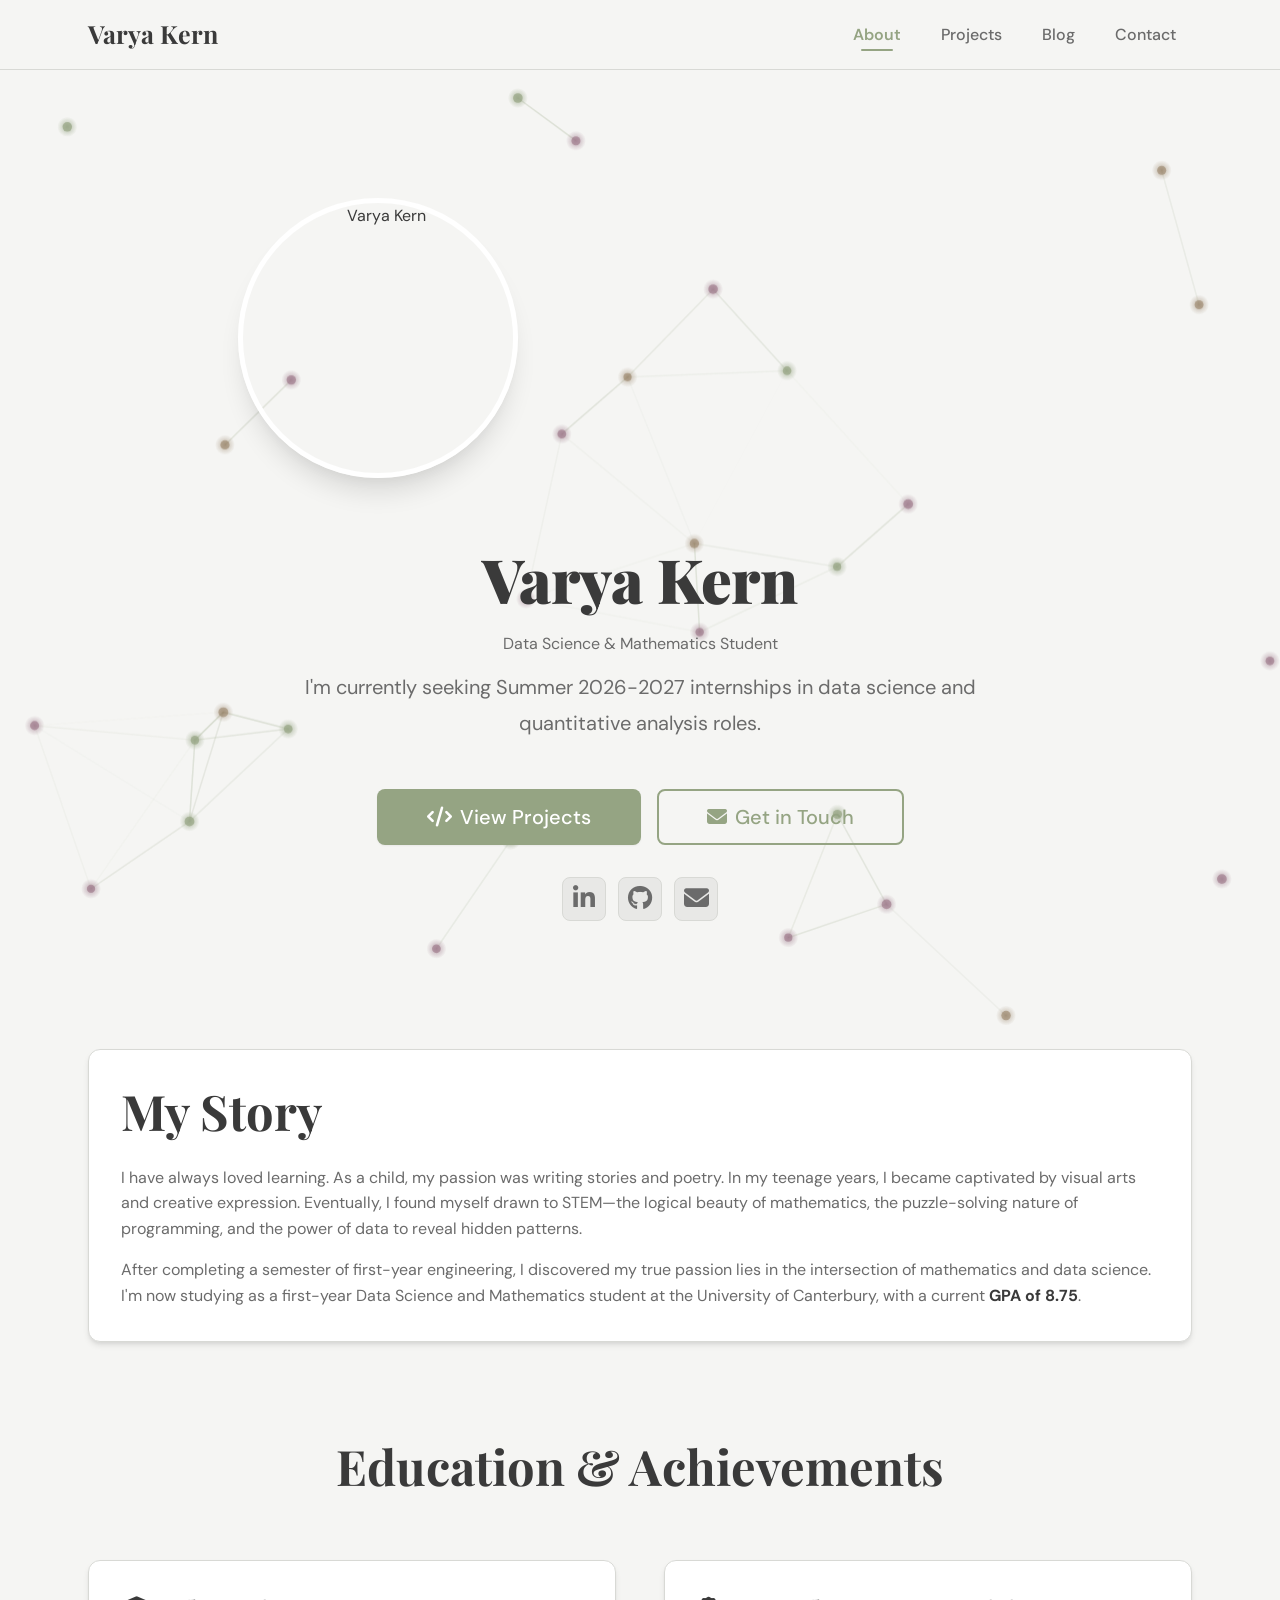
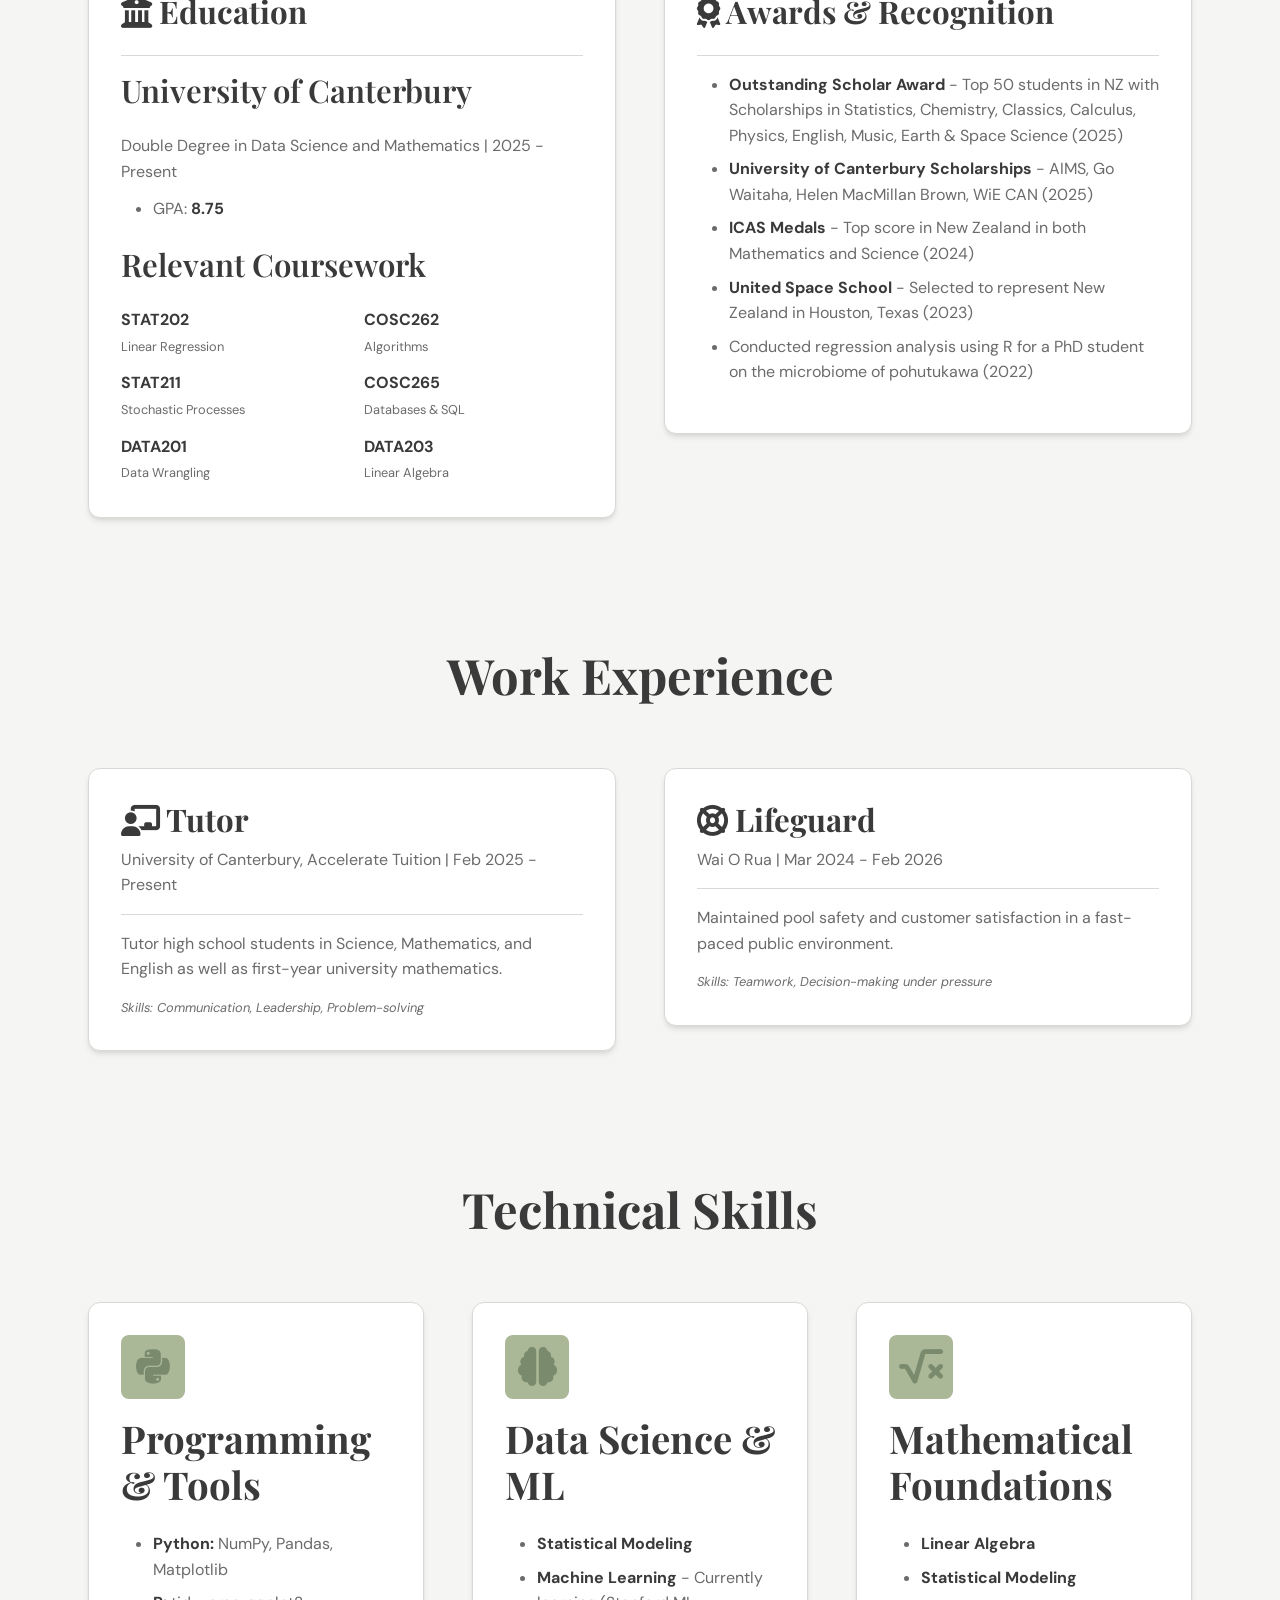
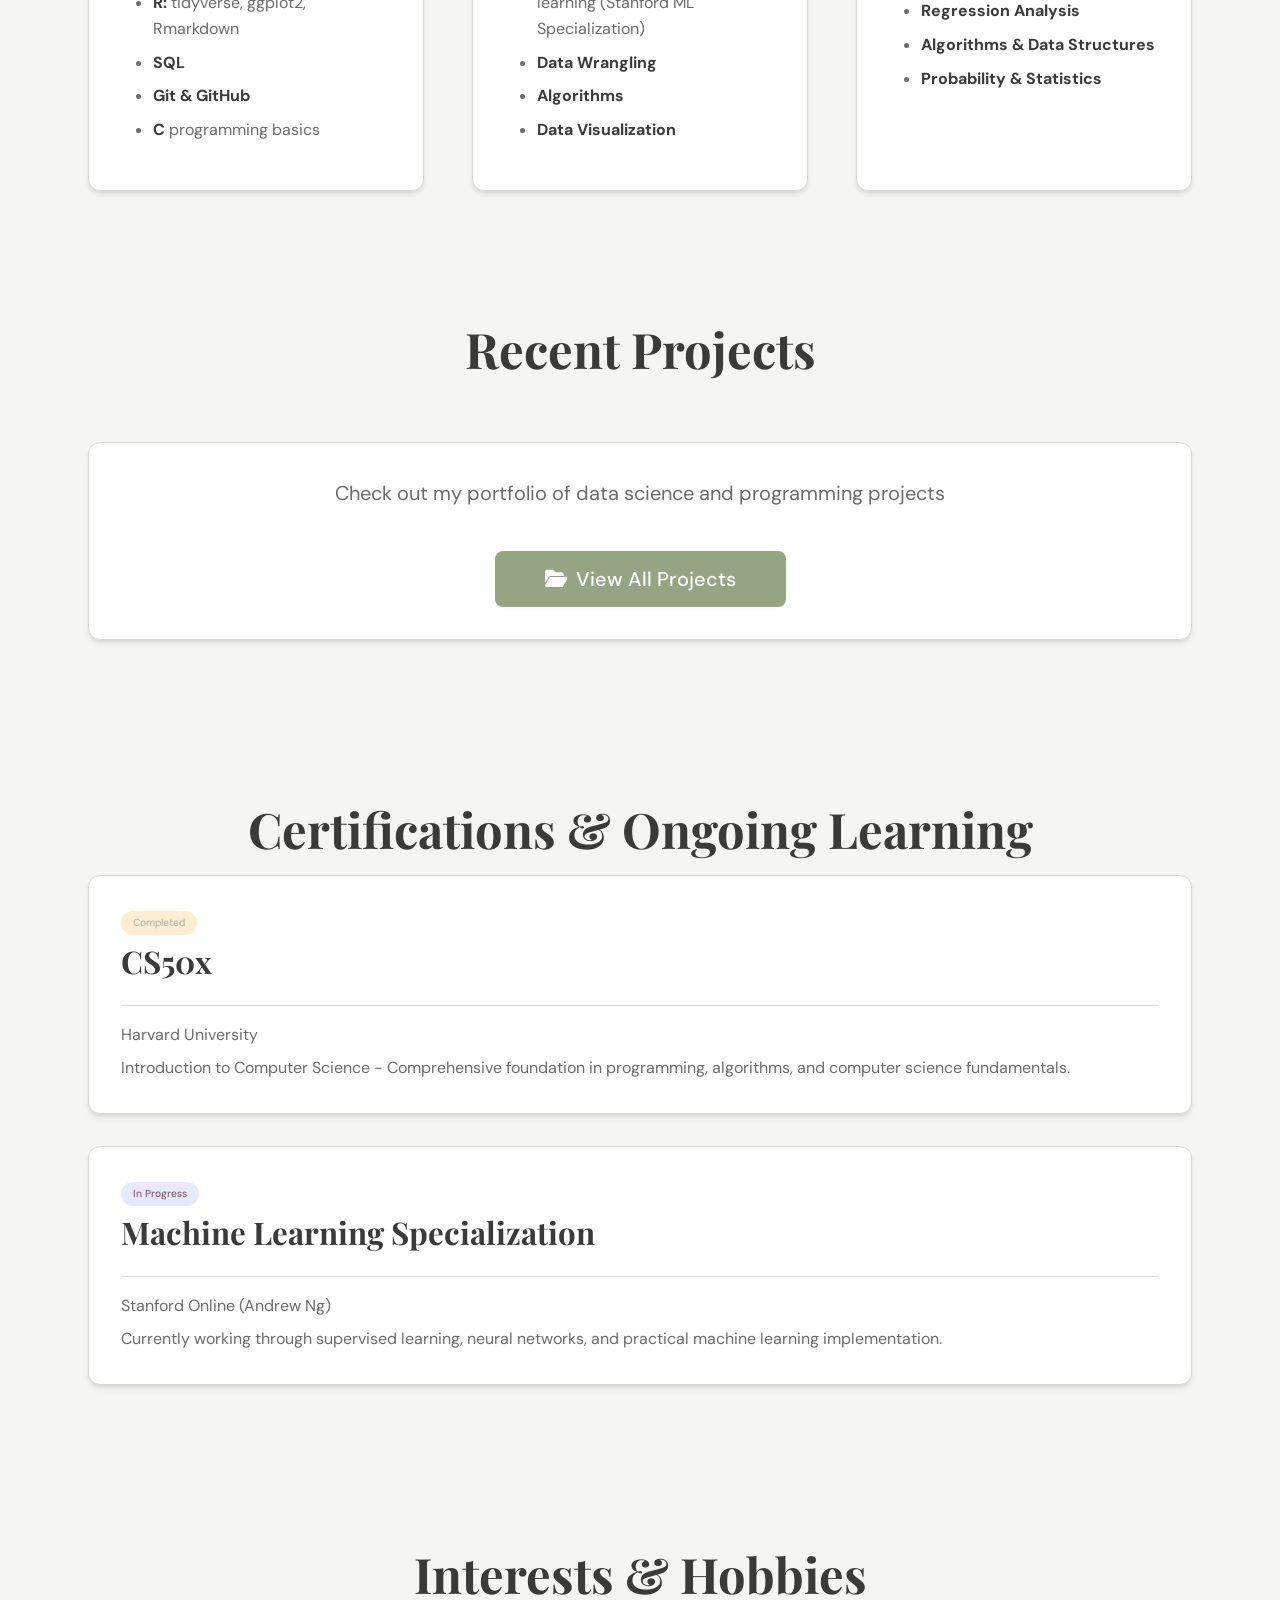
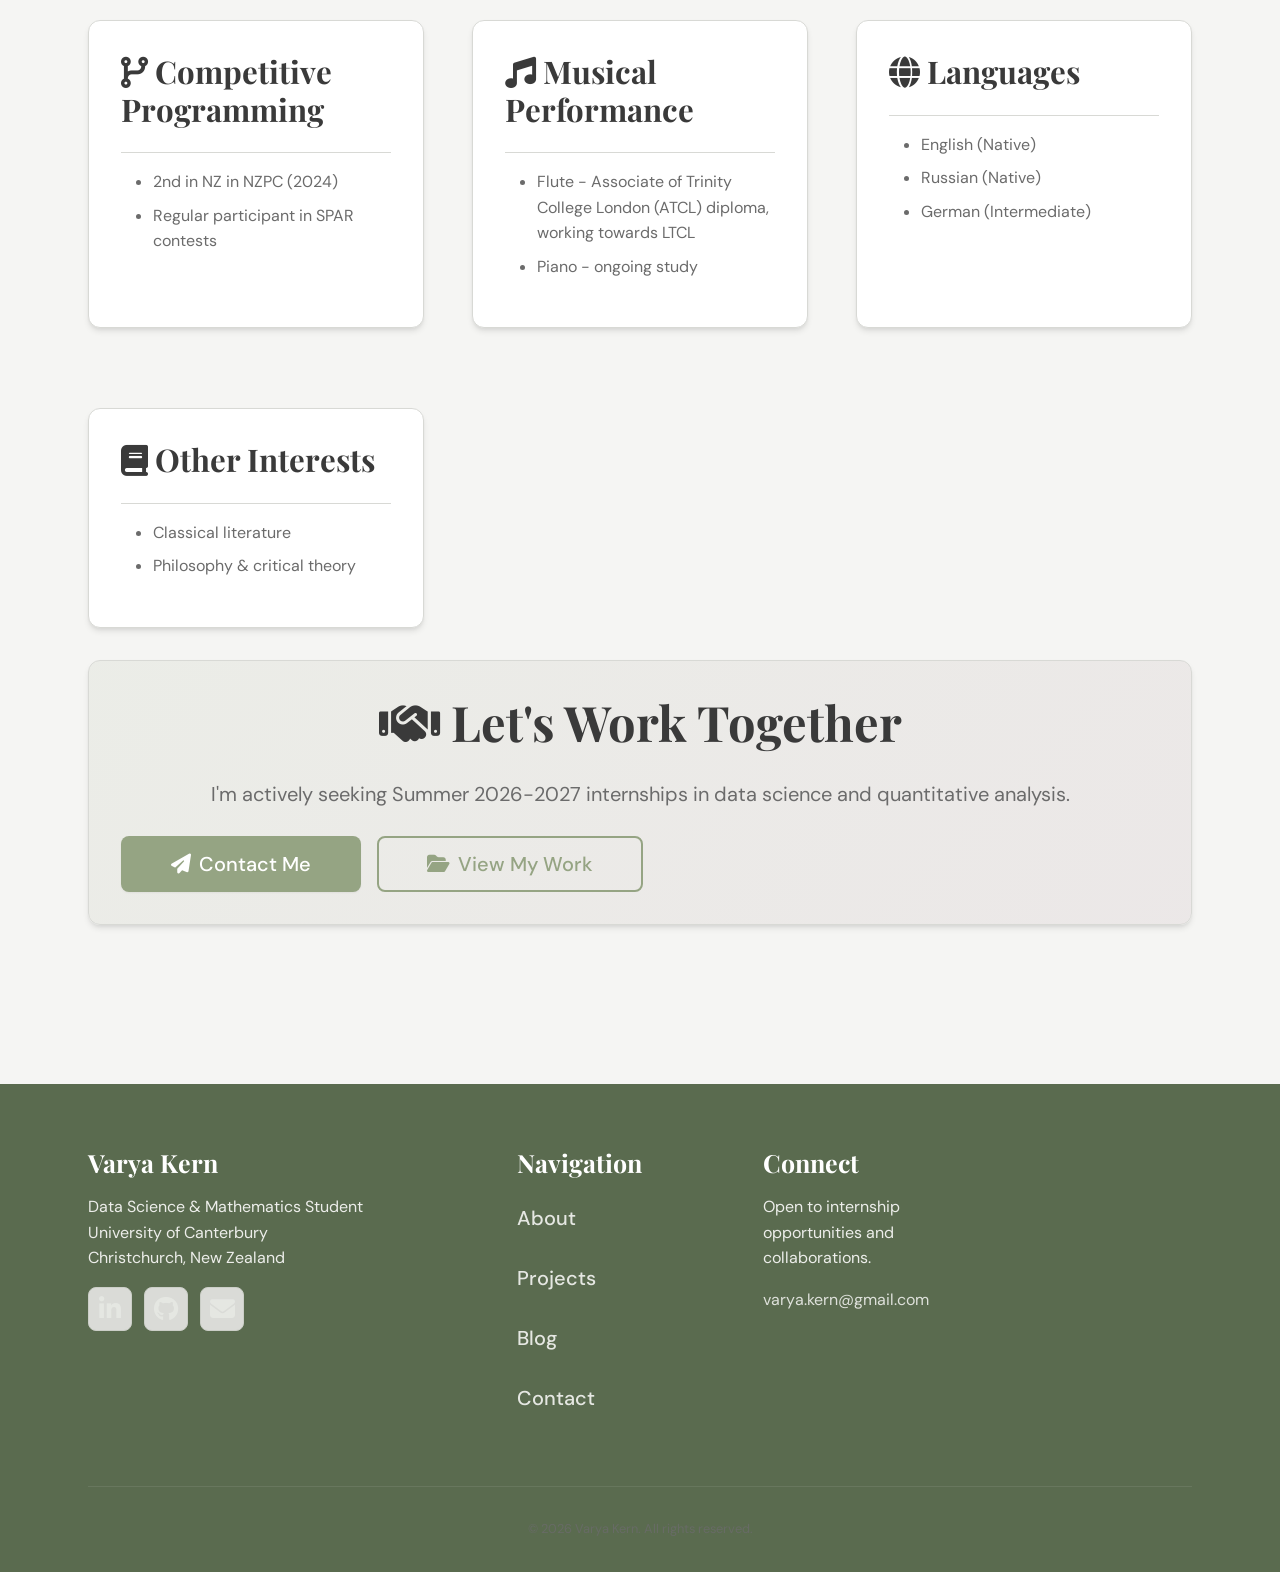
==== commit 3f0d9414: "Moved headshot and updated with Formspree form" ====
--- a/index.html
+++ b/index.html
@@ -72,7 +72,7 @@
             
             <div class="container hero-content">
                 <div class="hero-image">
-                    <img src="assets/images/headshot.jpg" alt="Varya Kern" class="avatar avatar-xl">
+                    <img src="images/headshot.jpg" alt="Varya Kern" class="avatar avatar-xl">
                 </div>
                 
                 <h1 class="hero-title animate-fade-in-up">Varya Kern</h1>
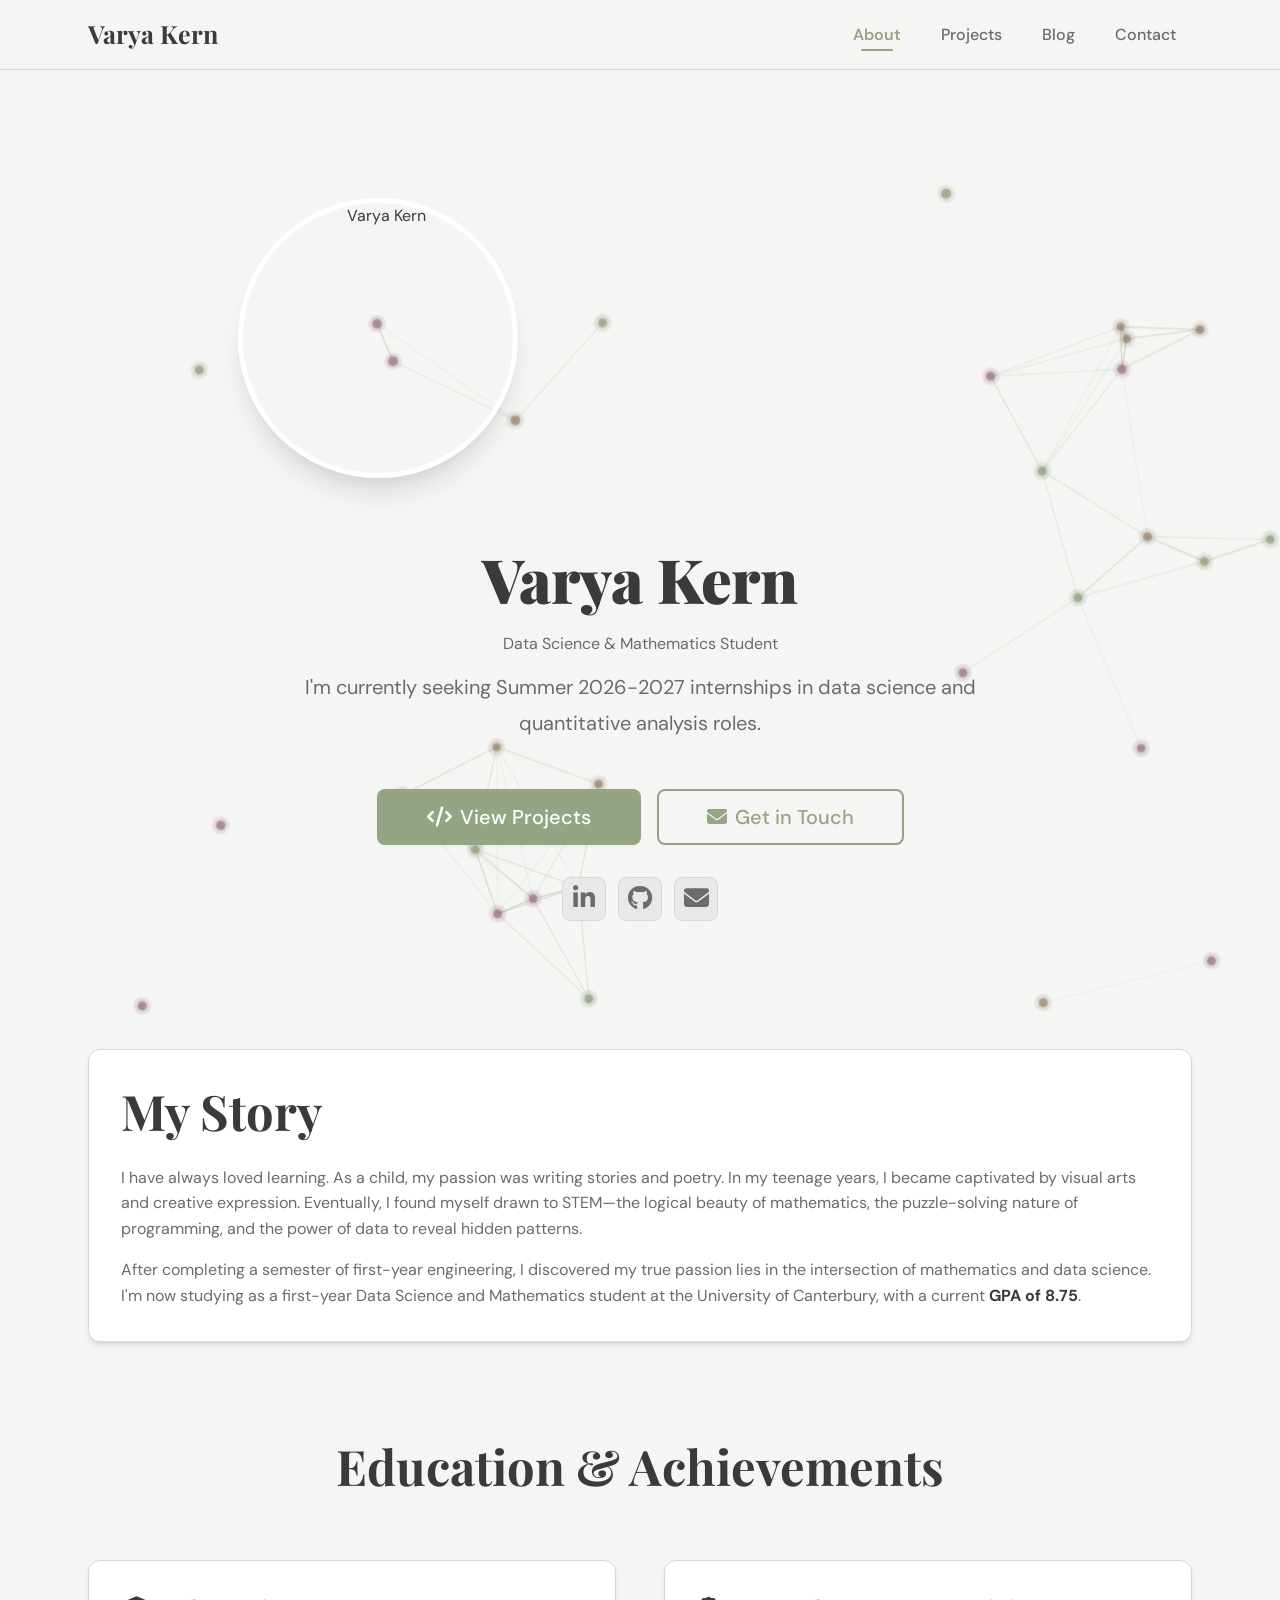
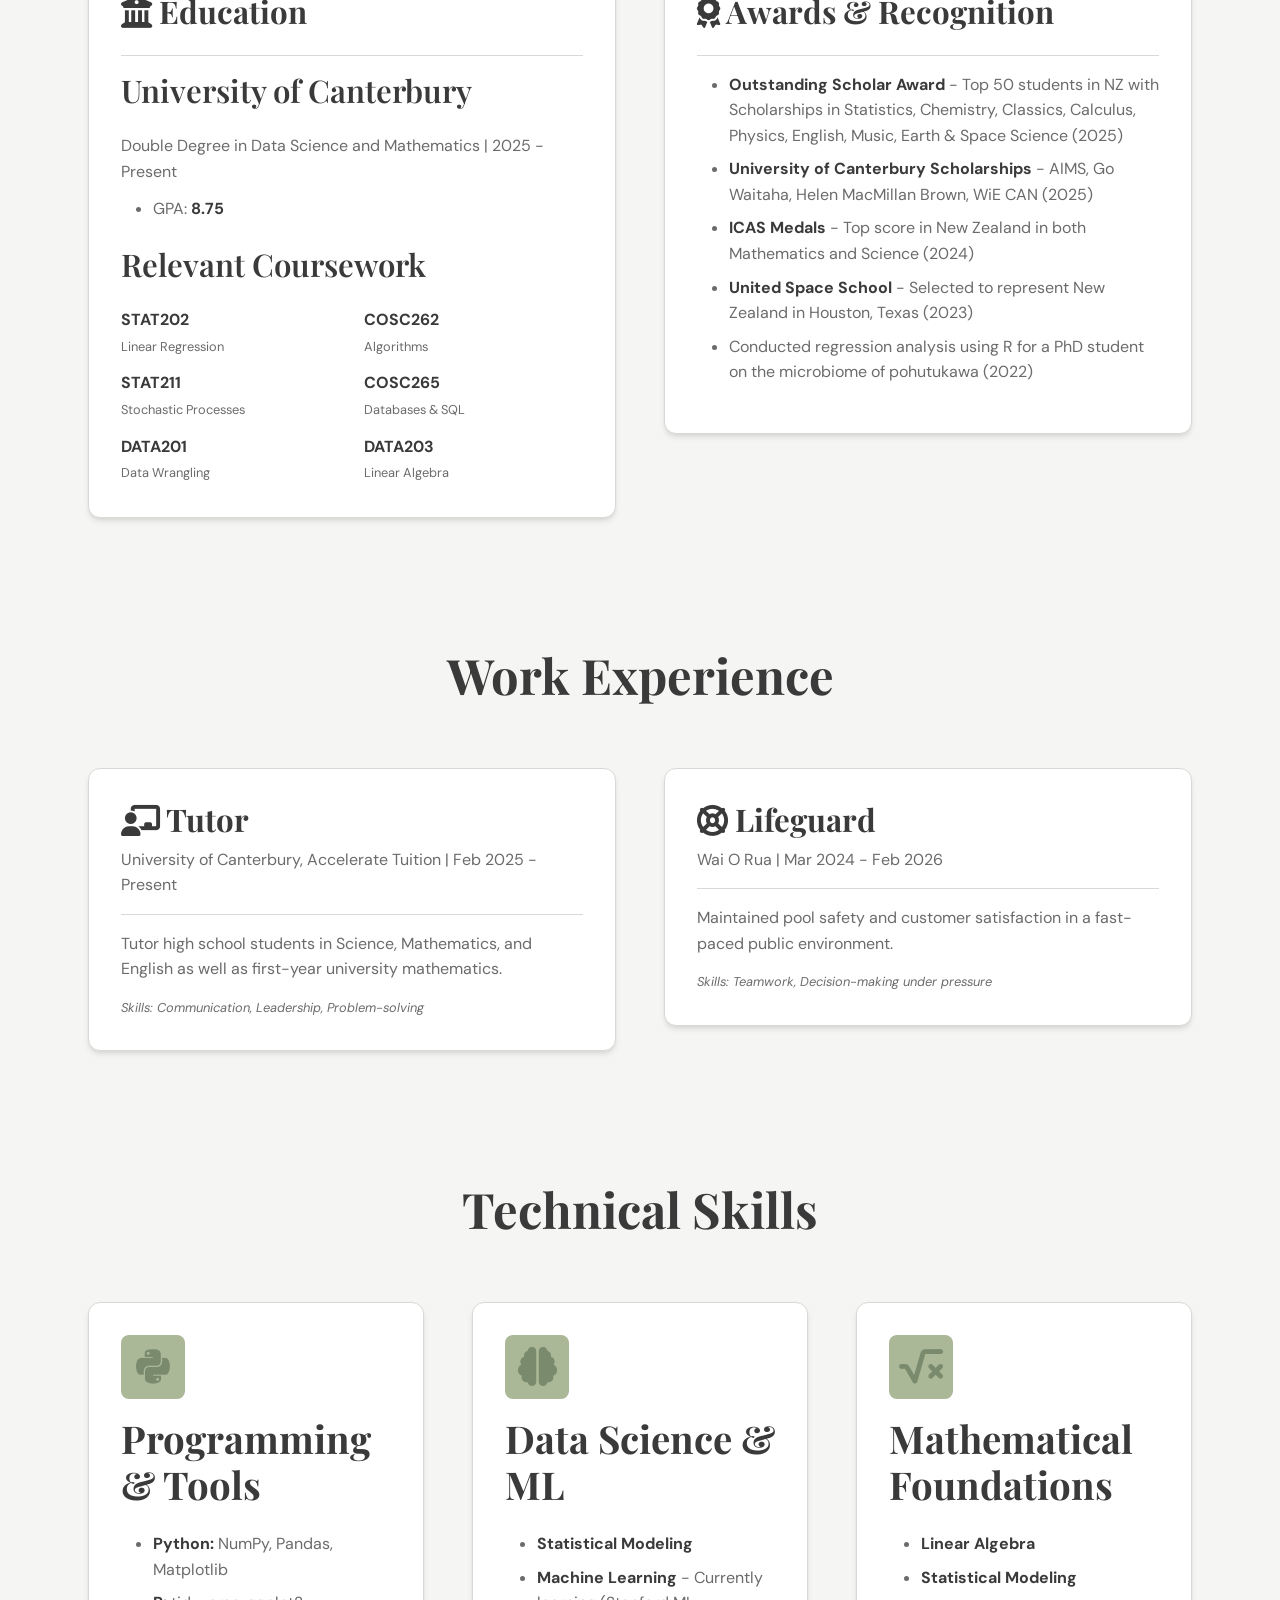
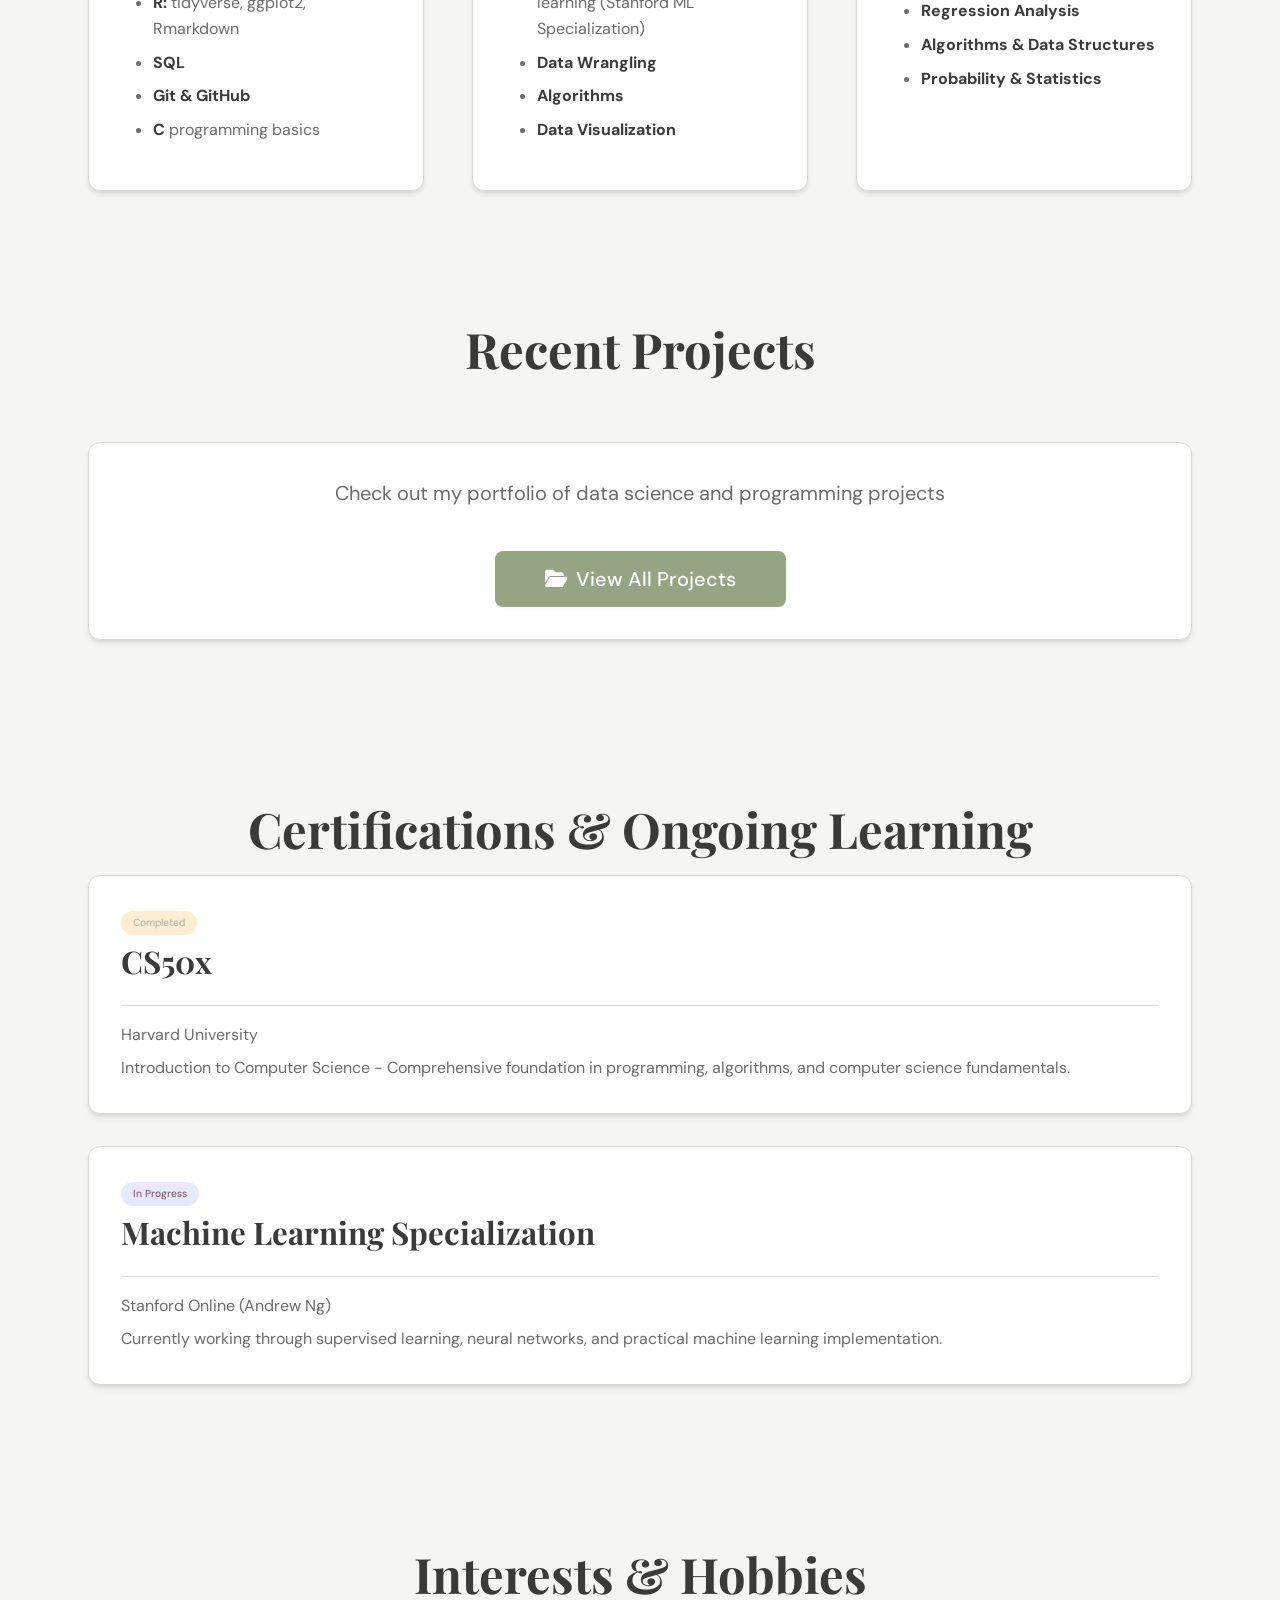
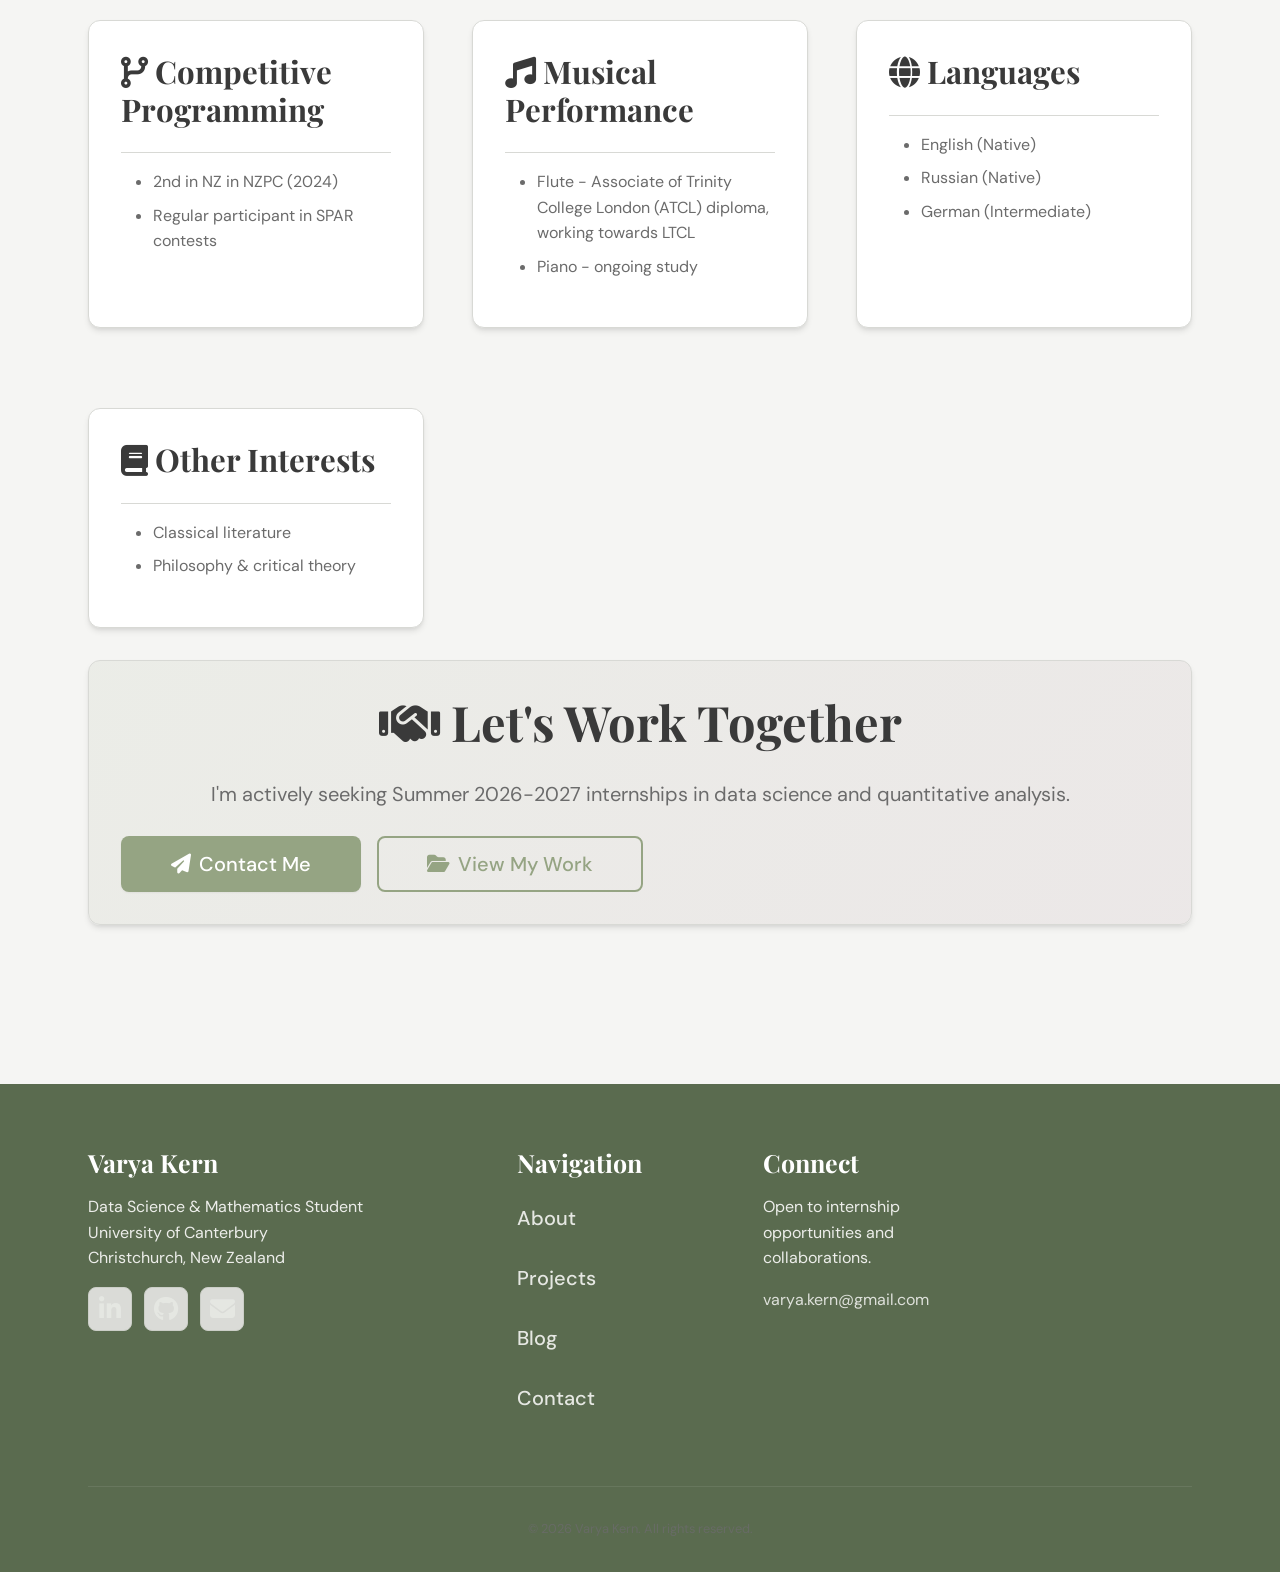
==== commit bbe93ebe: "Moved headshot back into assets?" ====
--- a/index.html
+++ b/index.html
@@ -72,7 +72,7 @@
             
             <div class="container hero-content">
                 <div class="hero-image">
-                    <img src="images/headshot.jpg" alt="Varya Kern" class="avatar avatar-xl">
+                    <img src="assets/images/headshot.jpg" alt="Varya Kern" class="avatar avatar-xl">
                 </div>
                 
                 <h1 class="hero-title animate-fade-in-up">Varya Kern</h1>
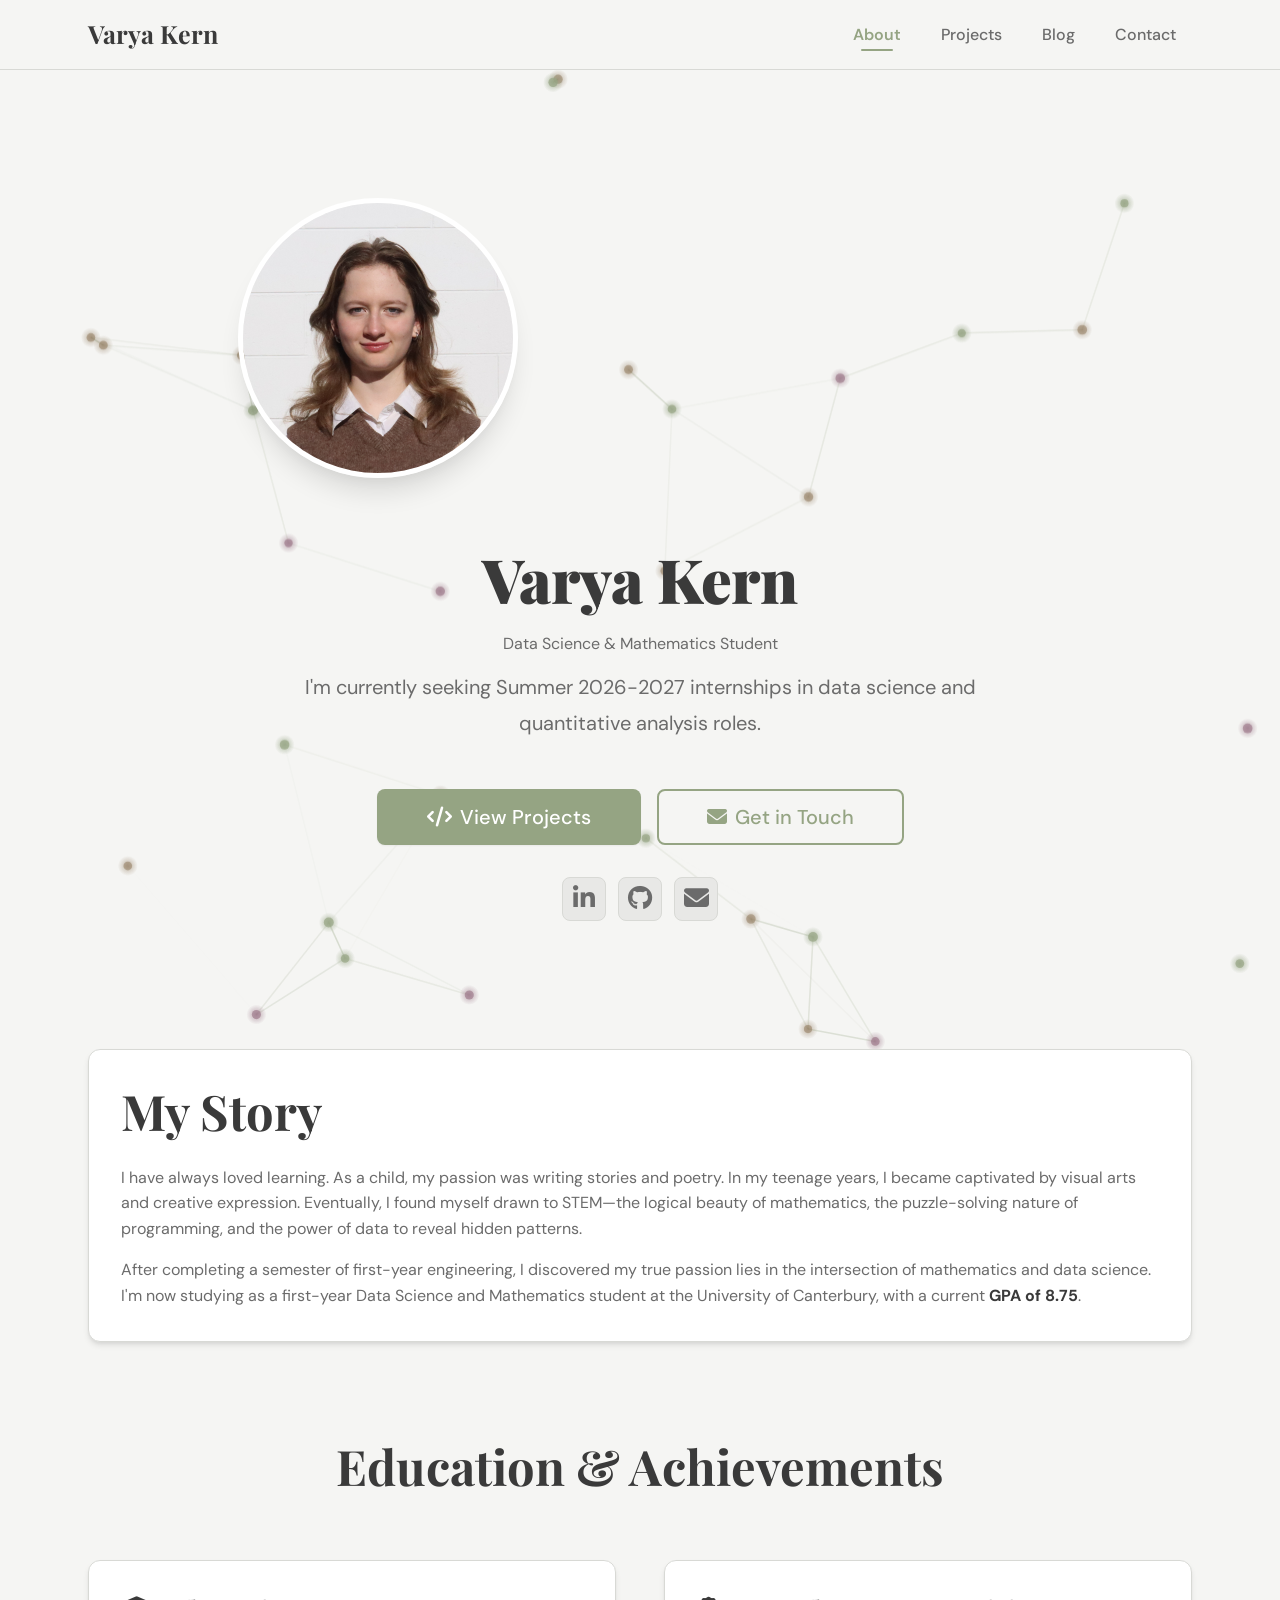
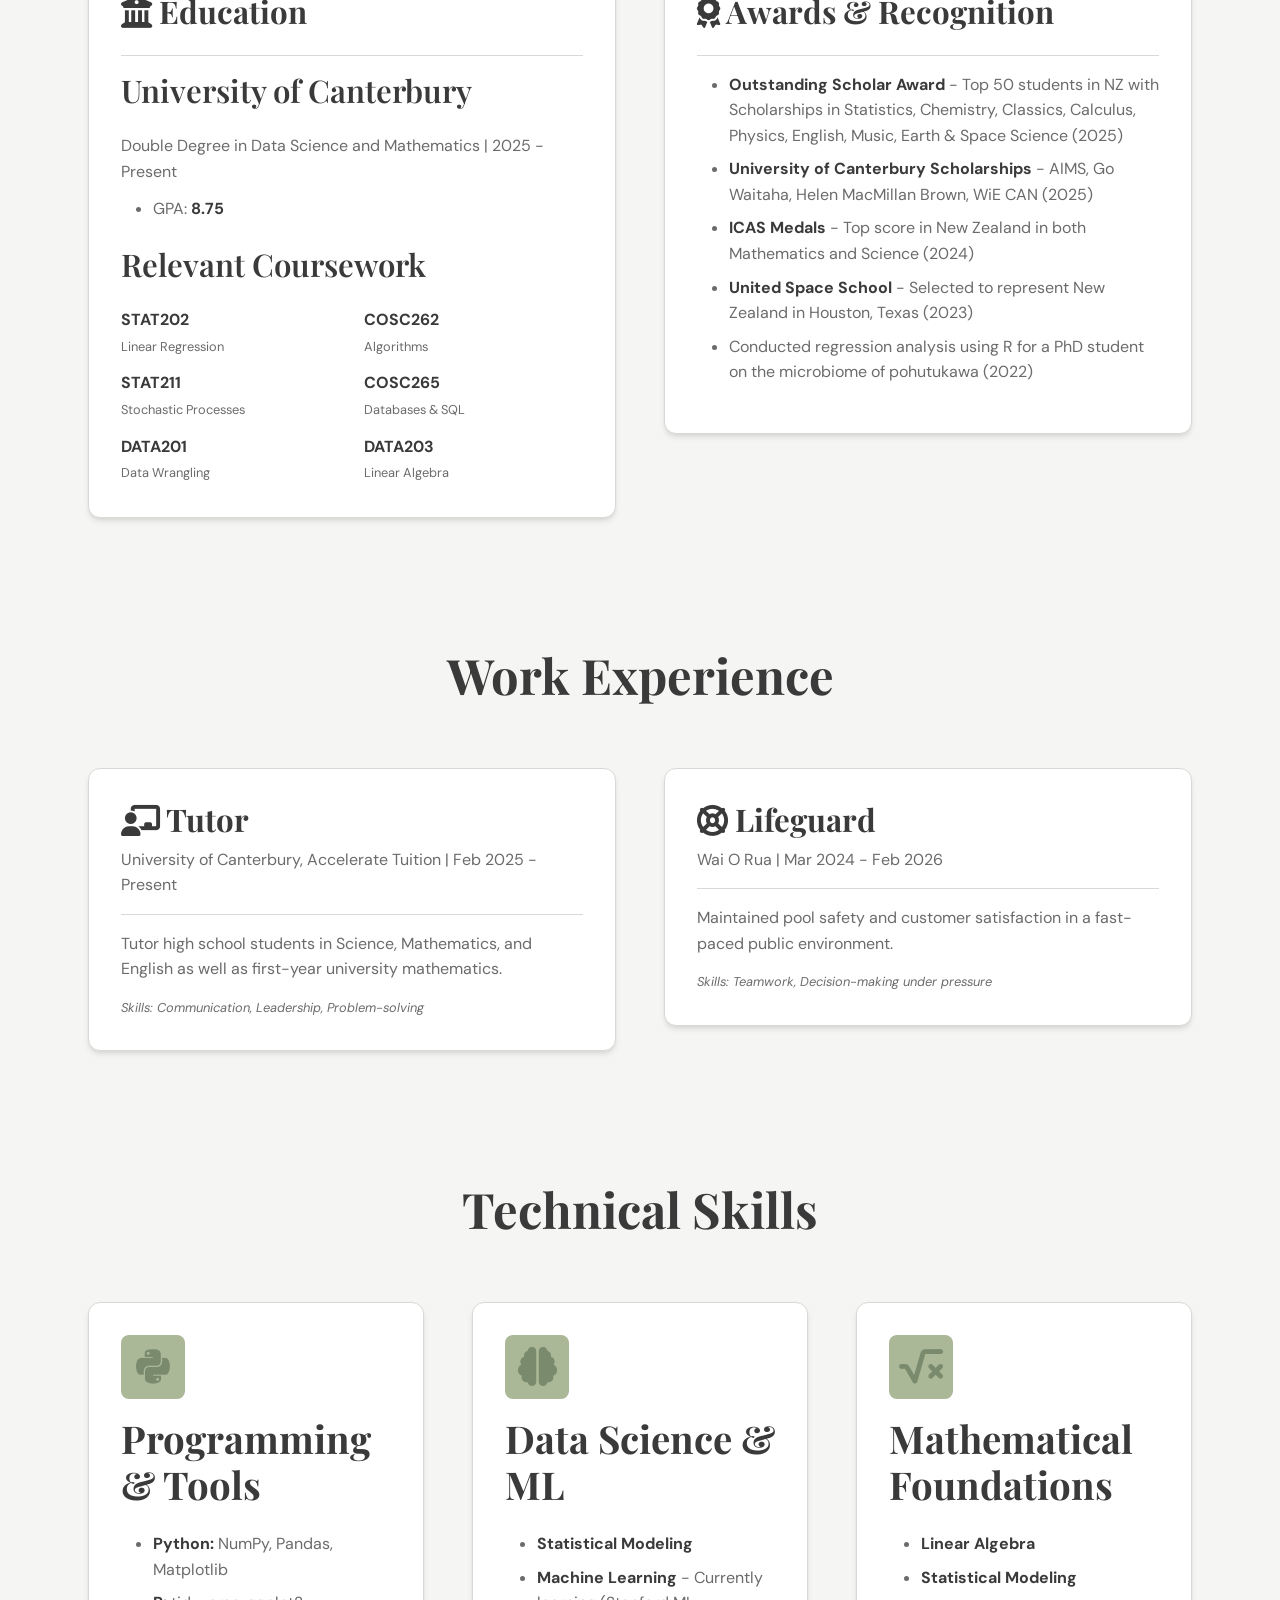
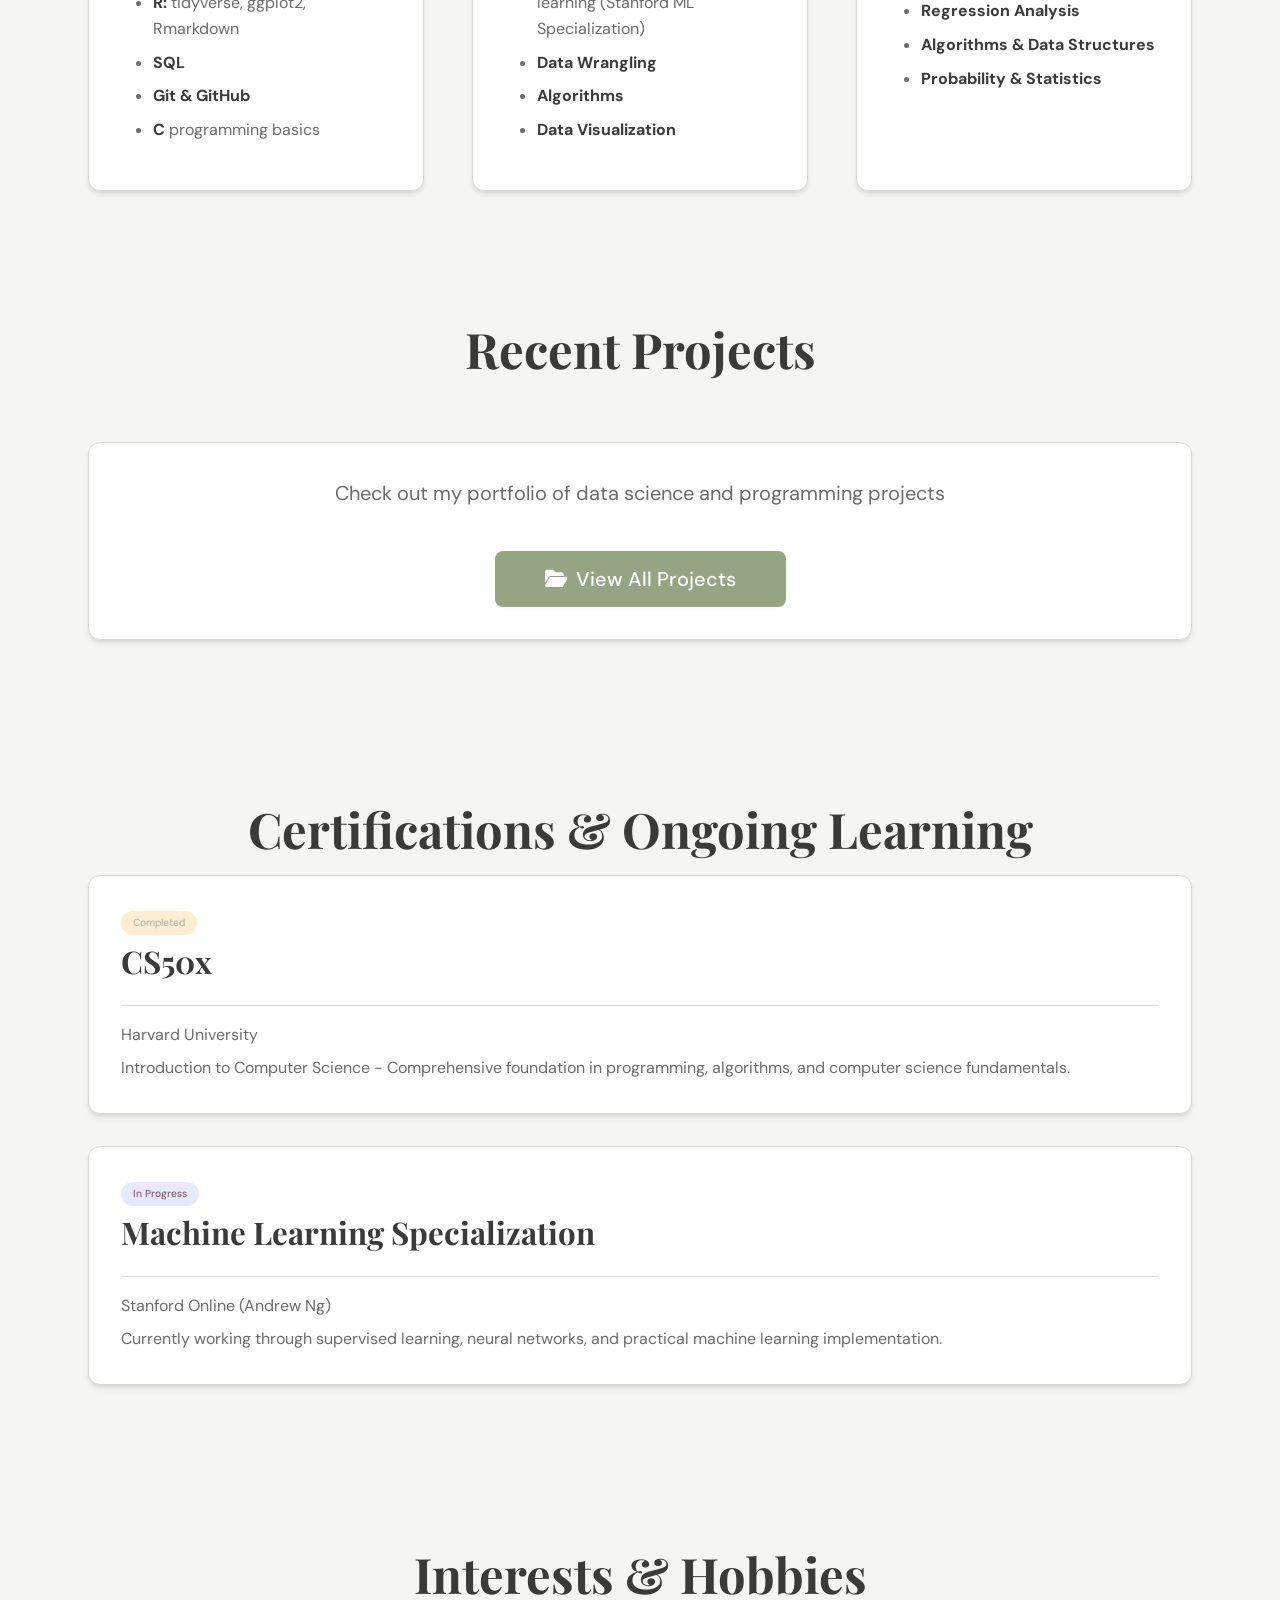
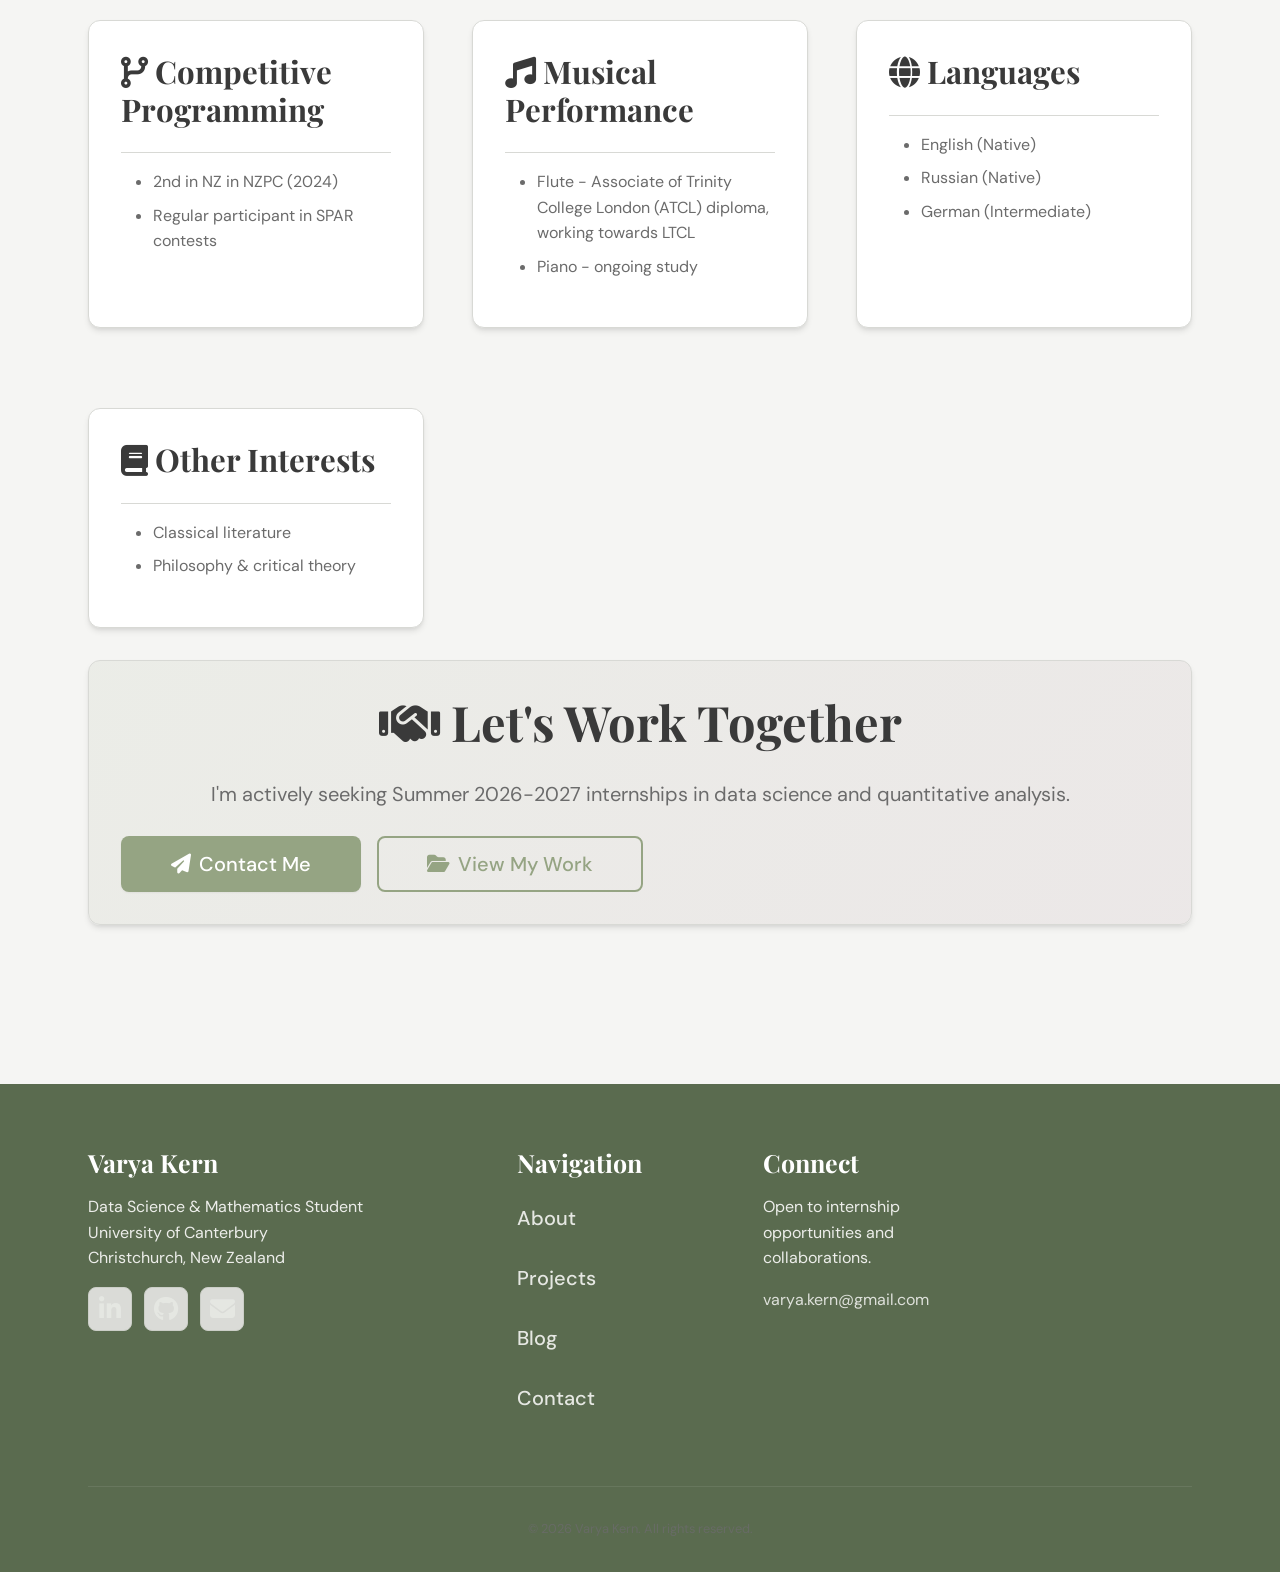
==== commit ac3c2159: "updated favicon link." ====
--- a/index.html
+++ b/index.html
@@ -10,7 +10,7 @@
     <title>Varya Kern | Data Science & Mathematics</title>
     
     <!-- Favicon -->
-    <link rel="icon" type="image/svg+xml" href="favicon.svg">
+    <link rel="icon" type="image/svg+xml" href="/favicon.svg">
     
     <!-- CSS -->
     <link rel="stylesheet" href="css/reset.css">
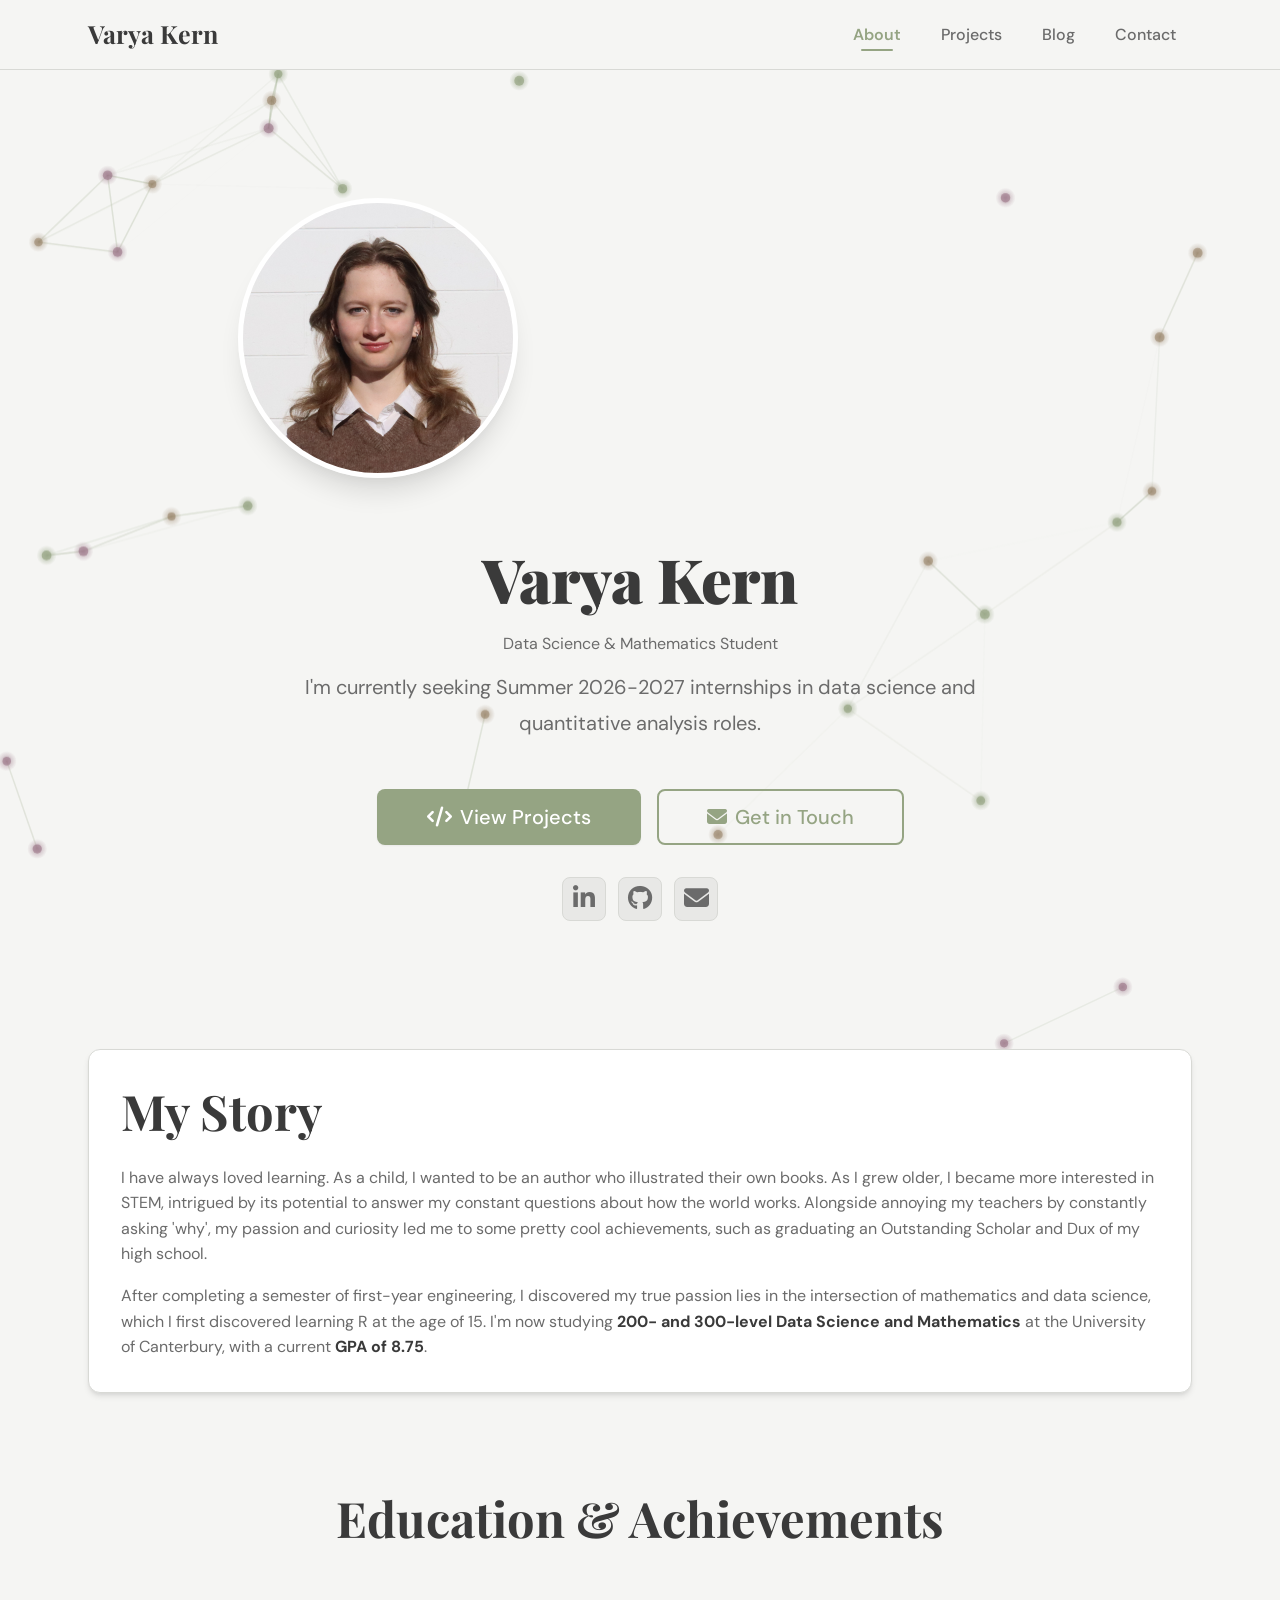
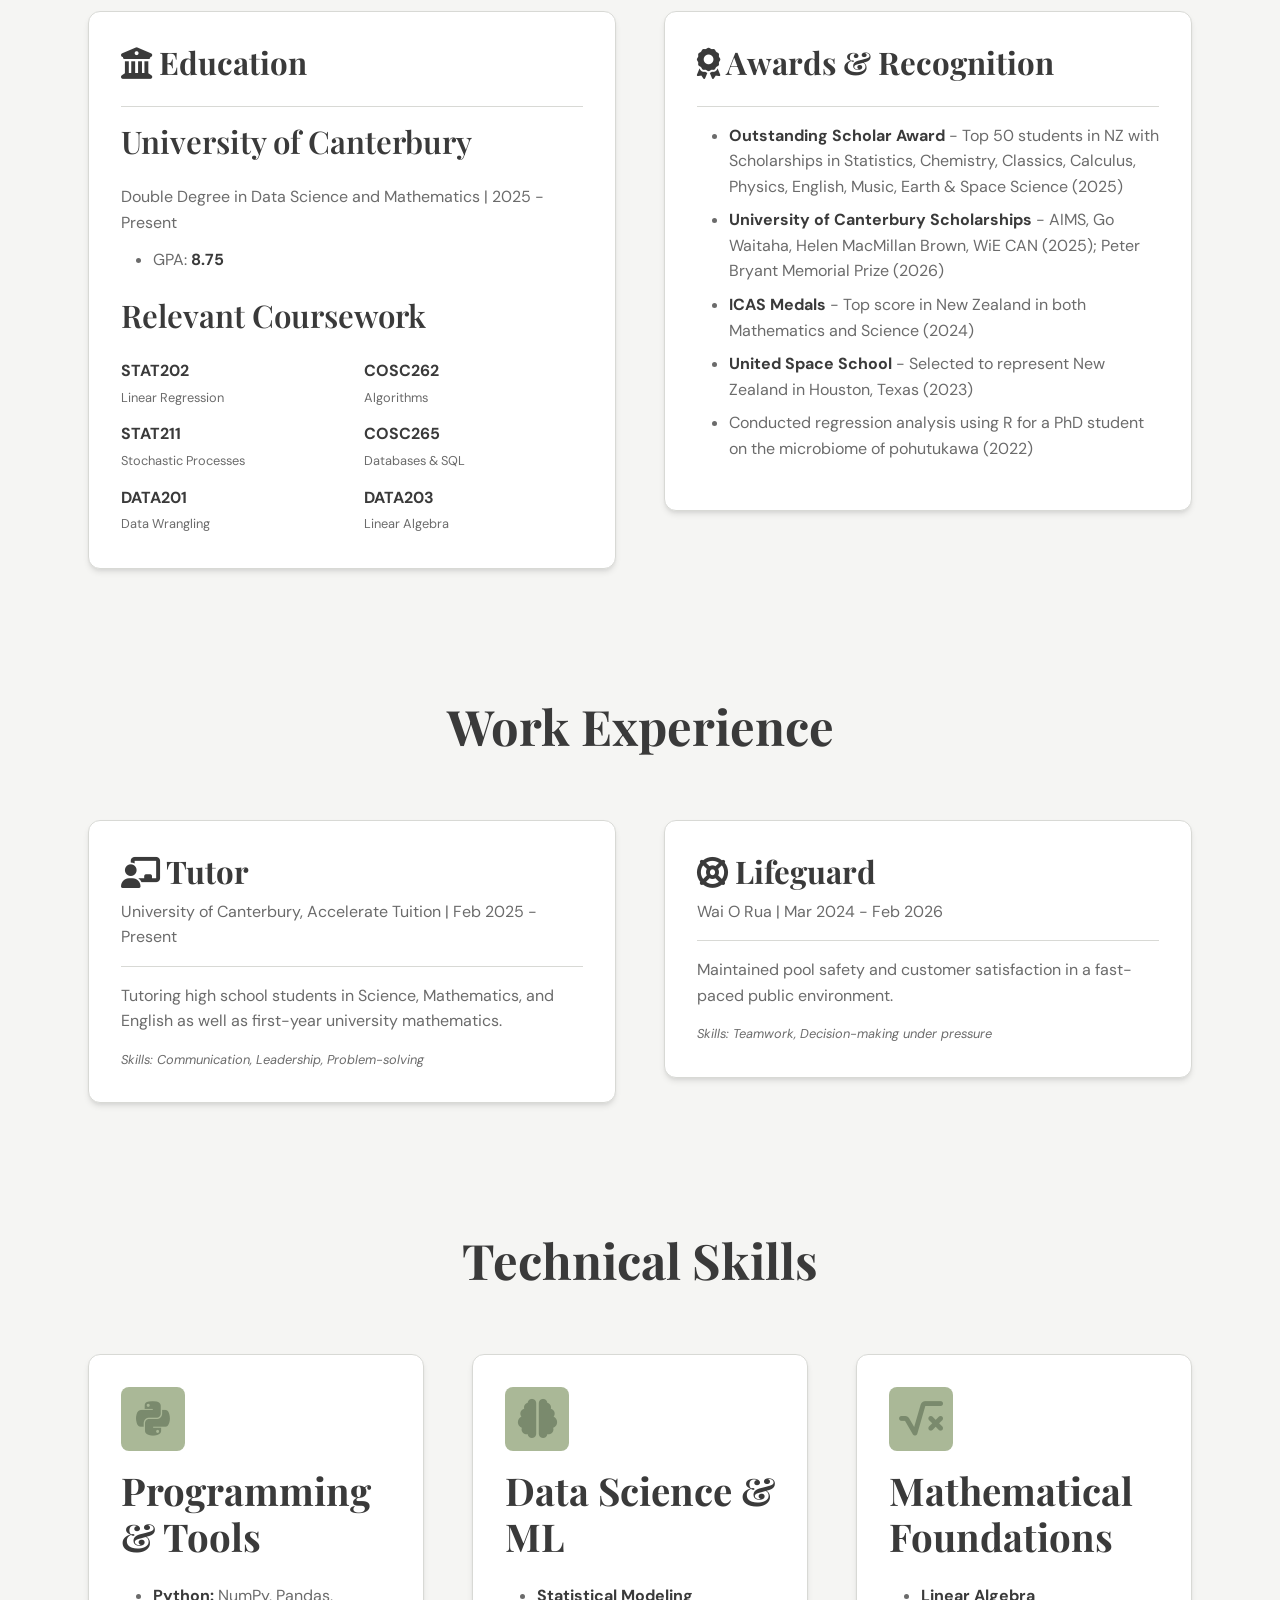
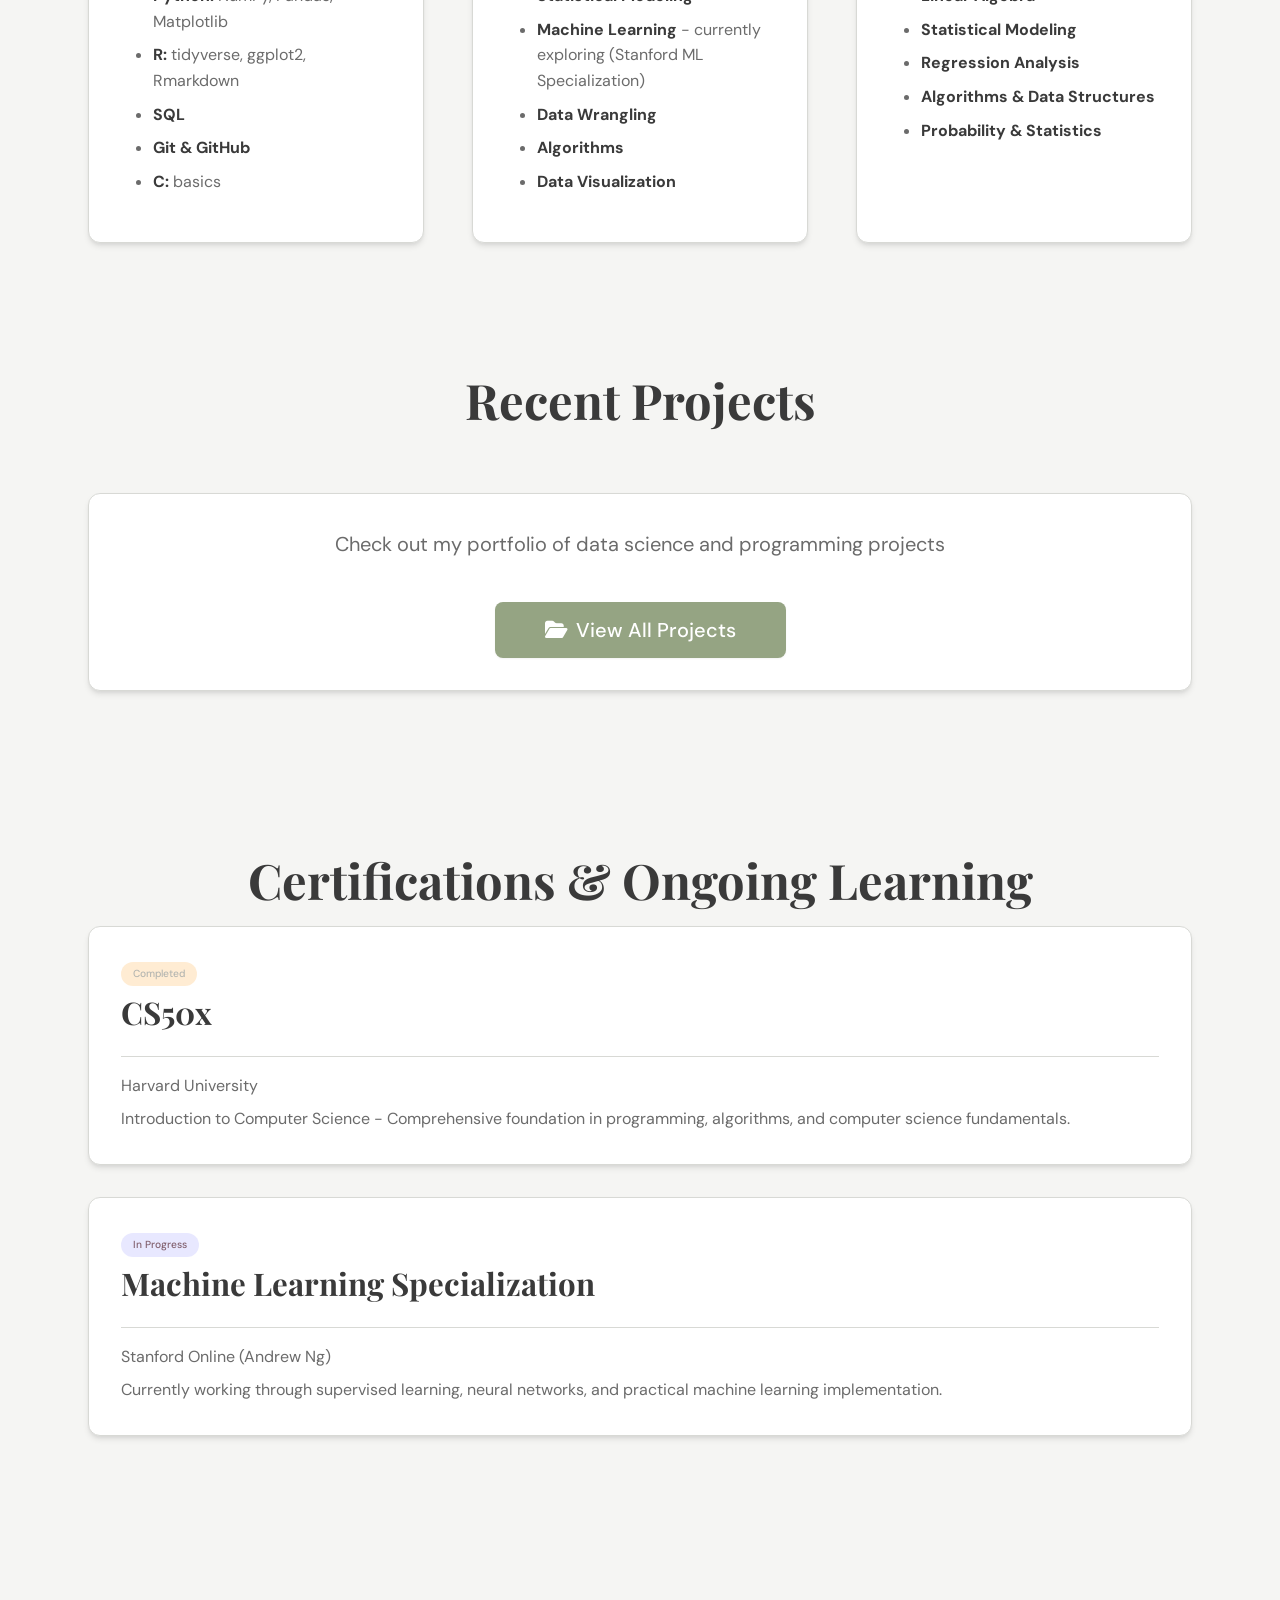
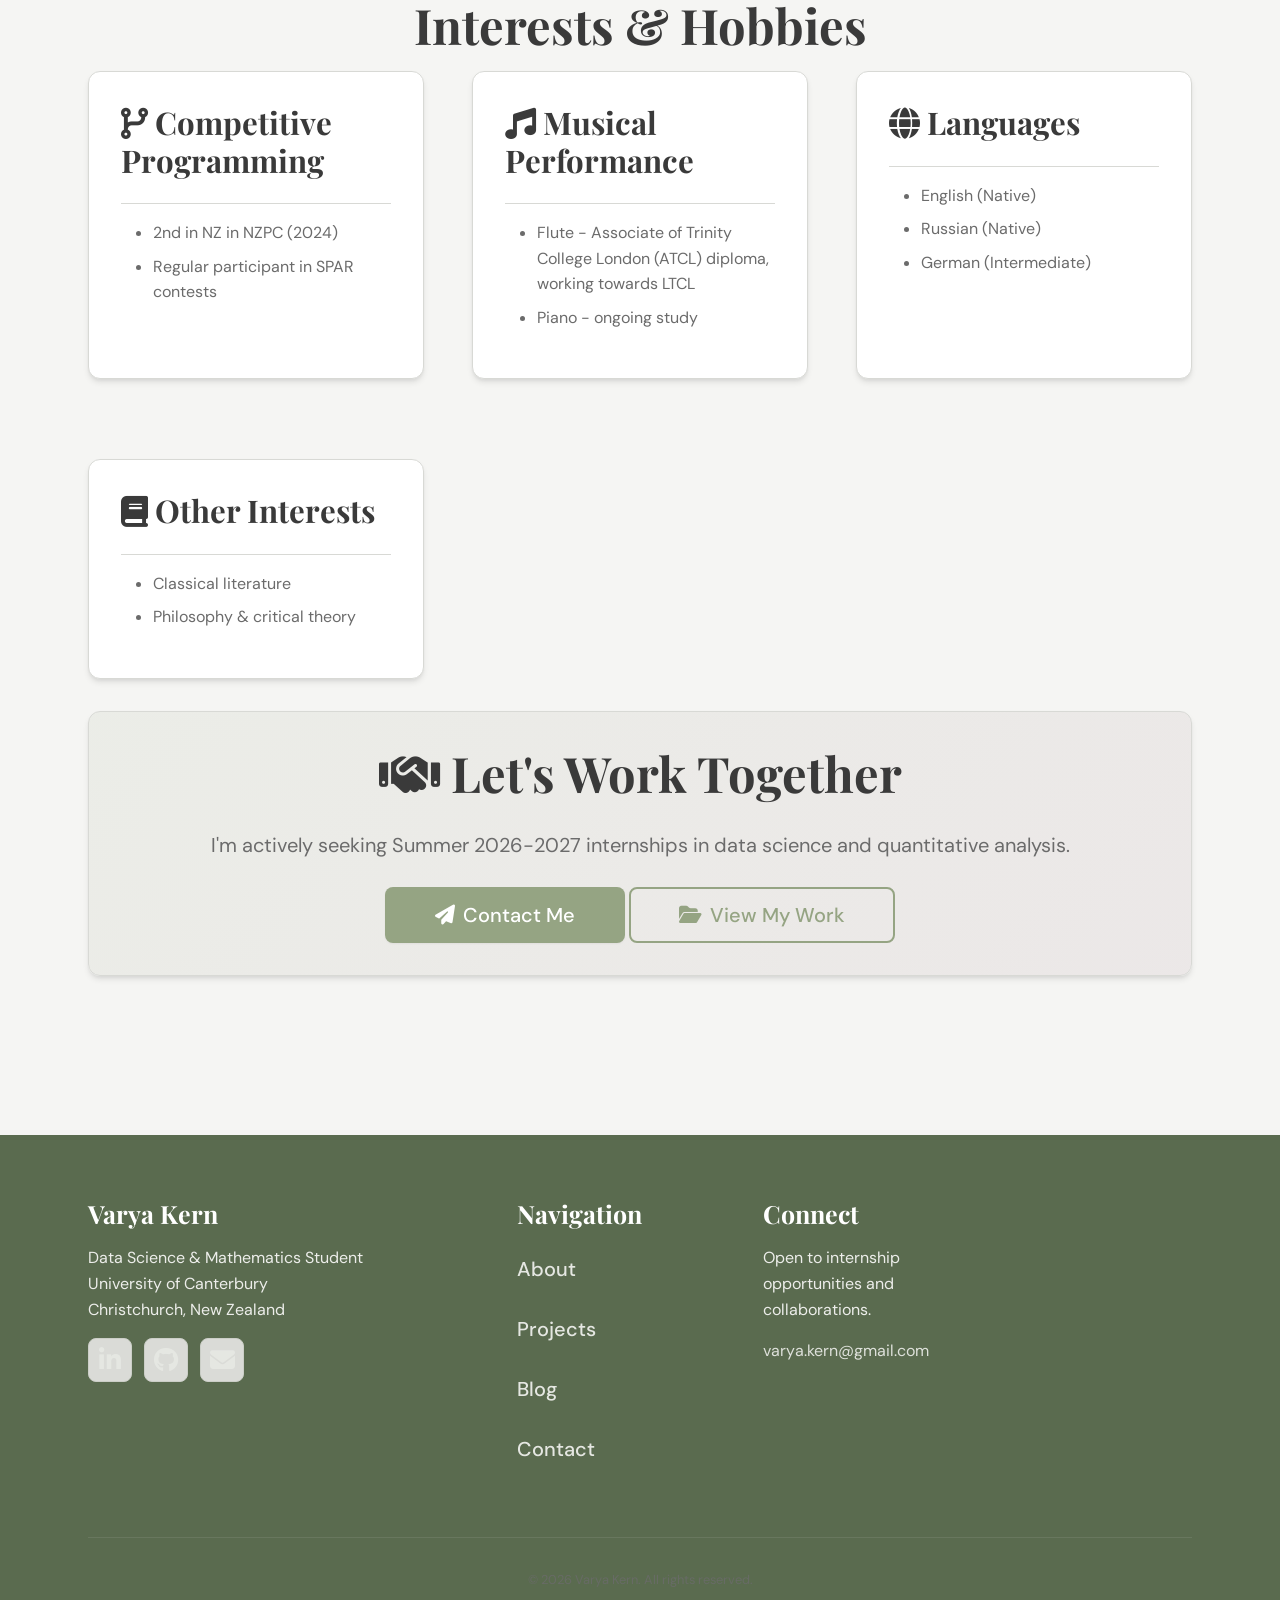
==== commit fe118975: "Design + content udpates" ====
--- a/index.html
+++ b/index.html
@@ -111,15 +111,16 @@
                 <div class="card-body">
                     <h2>My Story</h2>
                     <p>
-                        I have always loved learning. As a child, my passion was writing stories and poetry. In my teenage years,
-                        I became captivated by visual arts and creative expression. Eventually, I found myself drawn to STEM—the
-                        logical beauty of mathematics, the puzzle-solving nature of programming, and the power of data to reveal
-                        hidden patterns.
+                        I have always loved learning. As a child, I wanted to be an author who illustrated their own books. As I 
+                        grew older, I became more interested in STEM, intrigued by its potential to answer my constant questions
+                        about how the world works. Alongside annoying my teachers by constantly asking 'why', my passion and curiosity
+                        led me to some pretty cool achievements, such as graduating an Outstanding Scholar and Dux of my high school. 
                     </p>
                     <p>
                         After completing a semester of first-year engineering, I discovered my true passion lies in the
-                        intersection of mathematics and data science. I'm now studying as a first-year Data Science and Mathematics
-                        student at the University of Canterbury, with a current <strong>GPA of 8.75</strong>.
+                        intersection of mathematics and data science, which I first discovered learning R at the age of 15. I'm now 
+                        studying <strong>200- and 300-level Data Science and Mathematics</strong> at the University of Canterbury, with a current 
+                        <strong>GPA of 8.75</strong>.
                     </p>
                 </div>
             </div>
@@ -168,7 +169,7 @@
                     <div class="card-body">
                         <ul>
                             <li><strong>Outstanding Scholar Award</strong> - Top 50 students in NZ with Scholarships in Statistics, Chemistry, Classics, Calculus, Physics, English, Music, Earth & Space Science (2025)</li>
-                            <li><strong>University of Canterbury Scholarships</strong> - AIMS, Go Waitaha, Helen MacMillan Brown, WiE CAN (2025)</li>
+                            <li><strong>University of Canterbury Scholarships</strong> - AIMS, Go Waitaha, Helen MacMillan Brown, WiE CAN (2025); Peter Bryant Memorial Prize (2026)</li>
                             <li><strong>ICAS Medals</strong> - Top score in New Zealand in both Mathematics and Science (2024)</li>
                             <li><strong>United Space School</strong> - Selected to represent New Zealand in Houston, Texas (2023)</li>
                             <li>Conducted regression analysis using R for a PhD student on the microbiome of pohutukawa (2022)</li>
@@ -191,7 +192,7 @@
                         <p class="text-secondary">University of Canterbury, Accelerate Tuition | Feb 2025 - Present</p>
                     </div>
                     <div class="card-body">
-                        <p>Tutor high school students in Science, Mathematics, and English as well as first-year university mathematics.</p>
+                        <p>Tutoring high school students in Science, Mathematics, and English as well as first-year university mathematics.</p>
                         <p class="mt-2 text-sm text-secondary"><em>Skills: Communication, Leadership, Problem-solving</em></p>
                     </div>
                 </div>
@@ -226,7 +227,7 @@
                         <li><strong>R:</strong> tidyverse, ggplot2, Rmarkdown</li>
                         <li><strong>SQL</strong></li>
                         <li><strong>Git & GitHub</strong></li>
-                        <li><strong>C</strong> programming basics</li>
+                        <li><strong>C:</strong> basics</li>
                     </ul>
                 </div>
                 
@@ -237,7 +238,7 @@
                     <h3 class="mt-4">Data Science & ML</h3>
                     <ul class="mt-4">
                         <li><strong>Statistical Modeling</strong></li>
-                        <li><strong>Machine Learning</strong> - Currently learning (Stanford ML Specialization)</li>
+                        <li><strong>Machine Learning</strong> - currently exploring (Stanford ML Specialization)</li>
                         <li><strong>Data Wrangling</strong></li>
                         <li><strong>Algorithms</strong></li>
                         <li><strong>Data Visualization</strong></li>
@@ -369,7 +370,7 @@
                     <p class="lead mt-4">
                         I'm actively seeking Summer 2026-2027 internships in data science and quantitative analysis.
                     </p>
-                    <div class="flex gap-4 justify-content-center mt-5 flex-wrap">
+                    <div class="d-flex gap-4 justify-content-center mt-5 flex-wrap">
                         <a href="contact.html" class="btn btn-primary btn-lg">
                             <i class="fas fa-paper-plane"></i> Contact Me
                         </a>
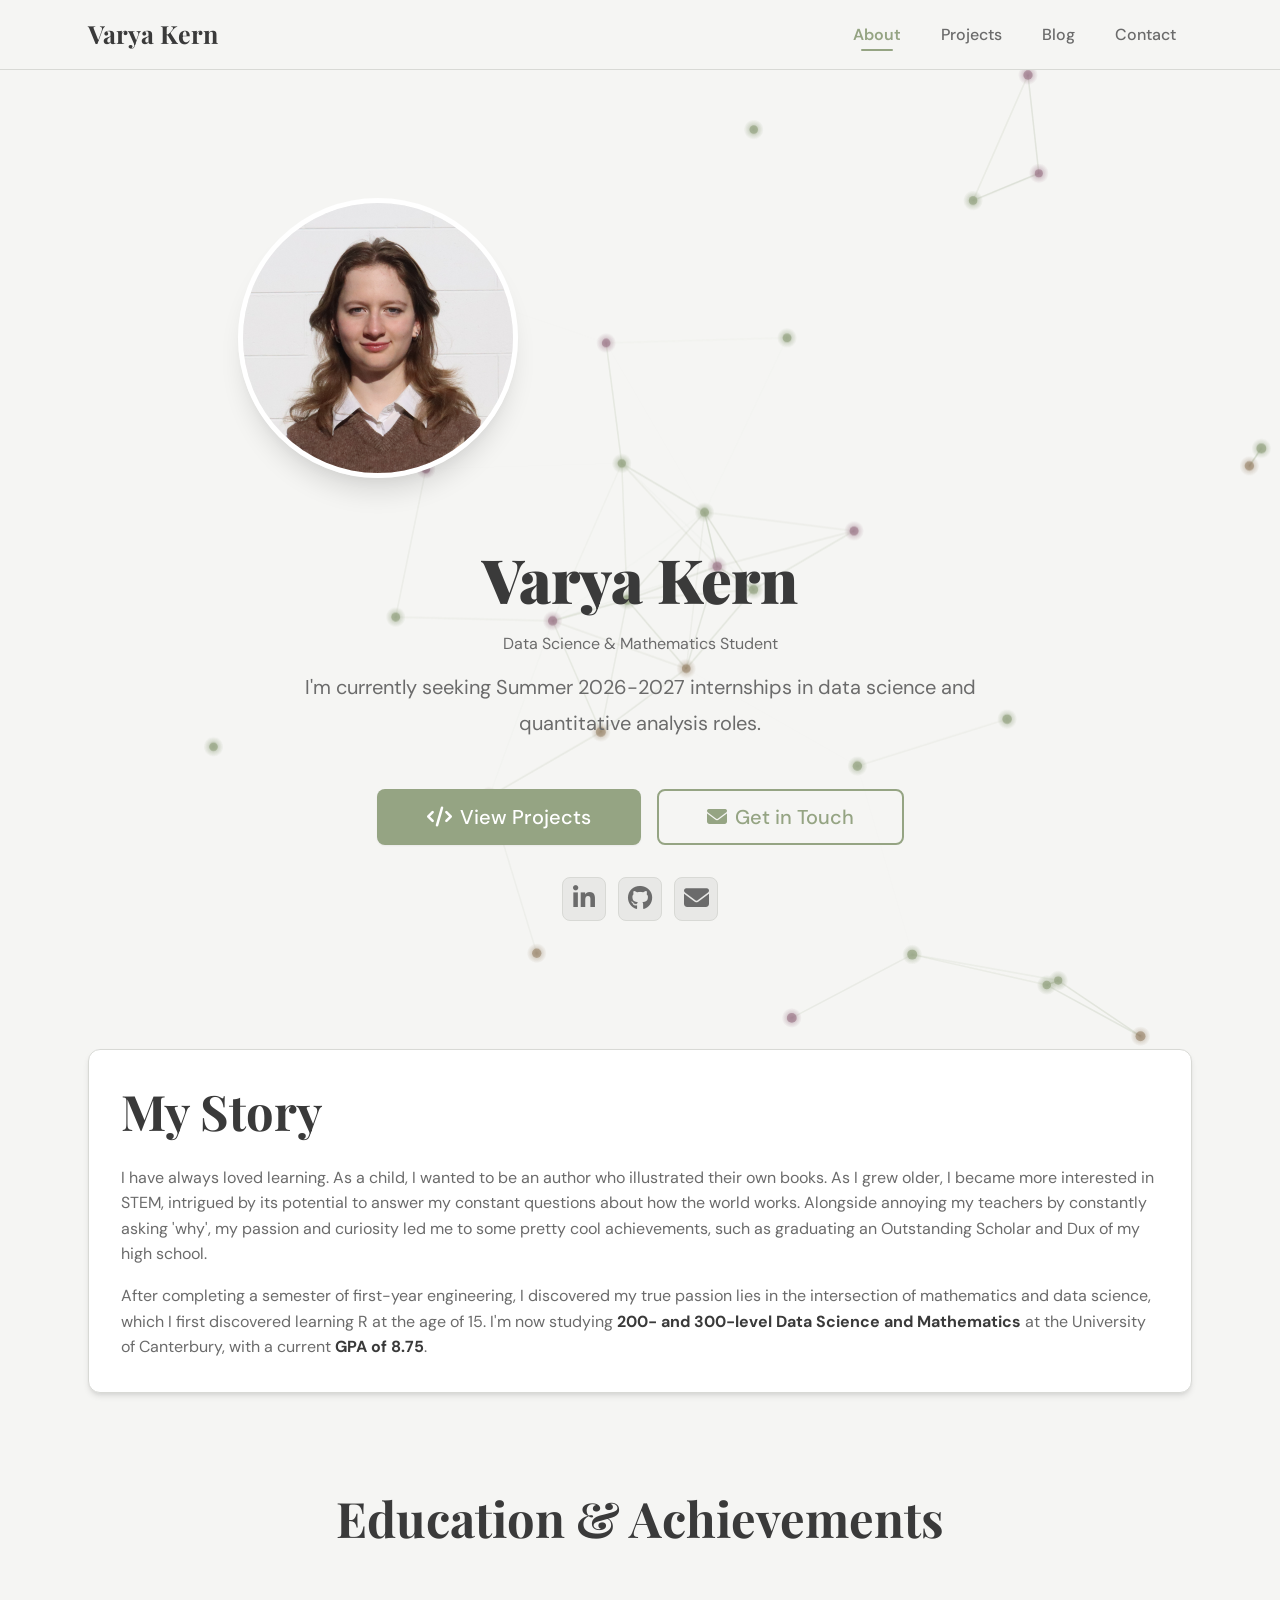
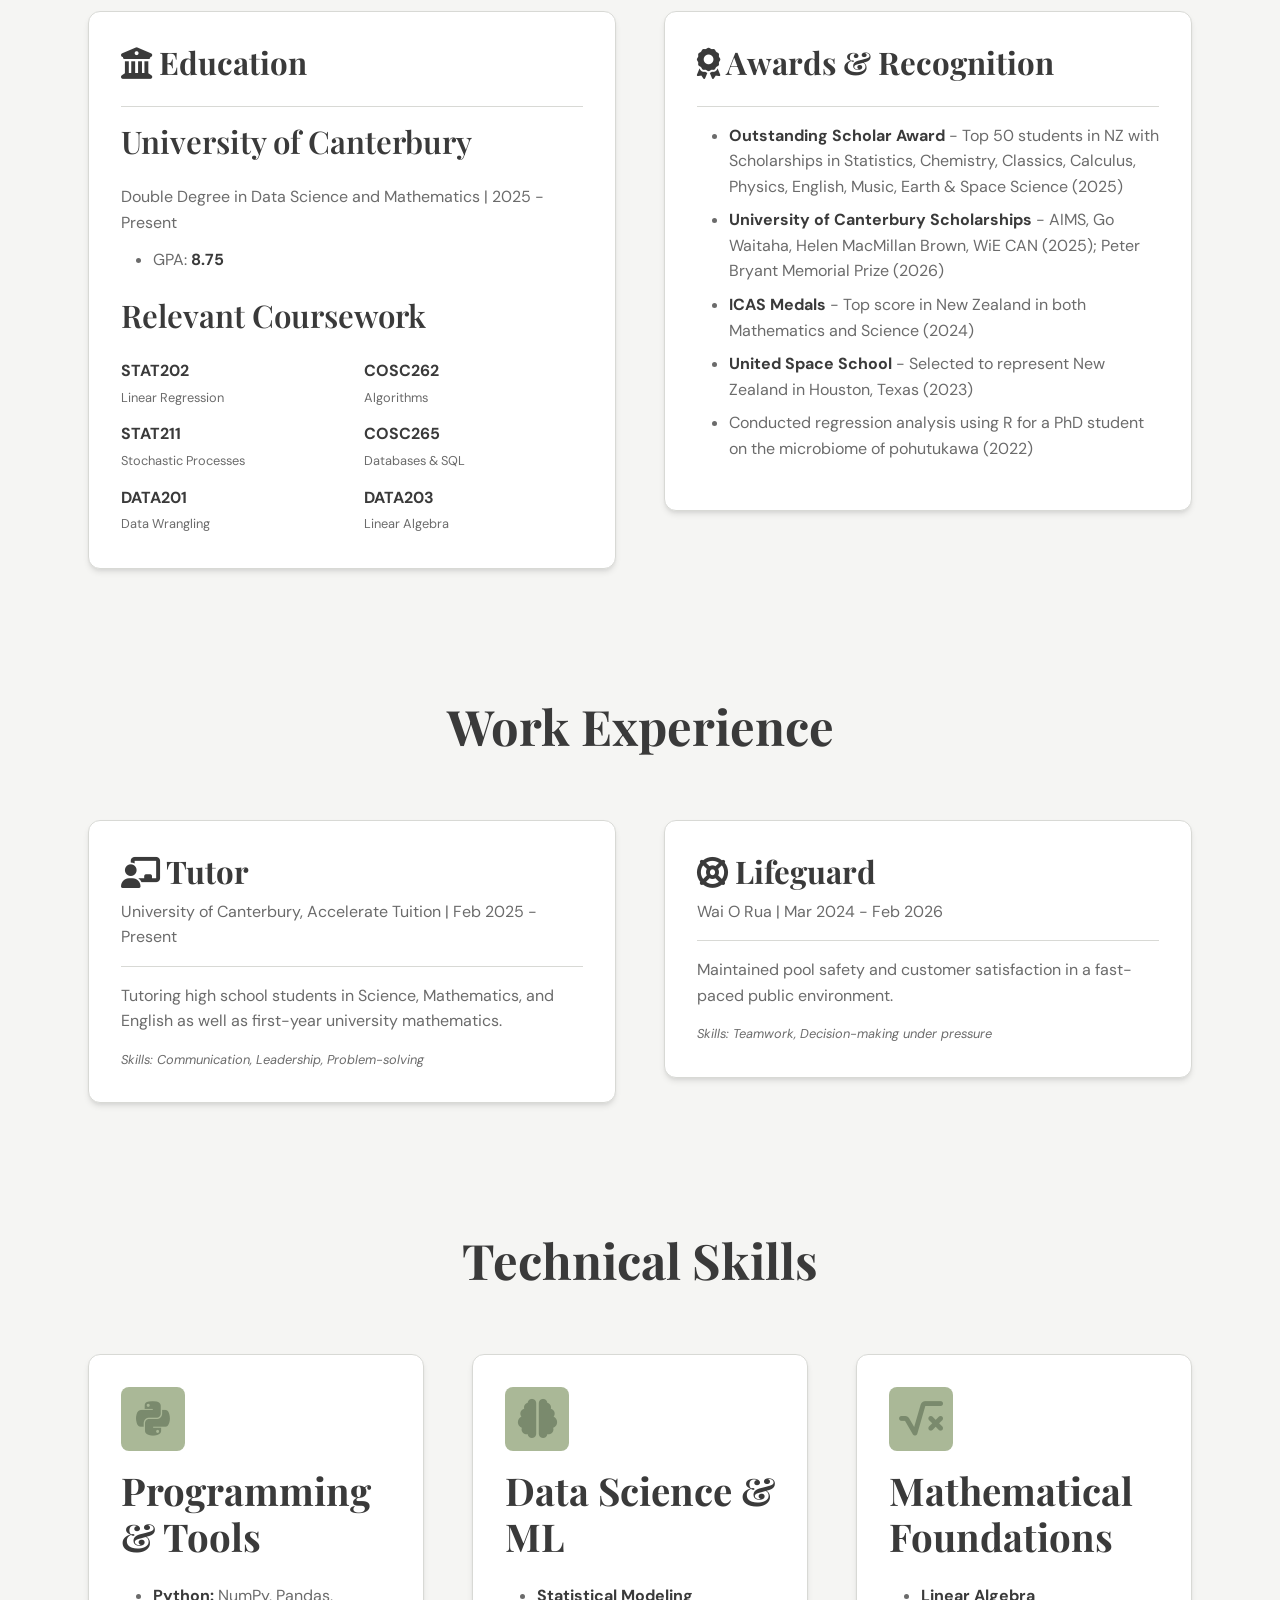
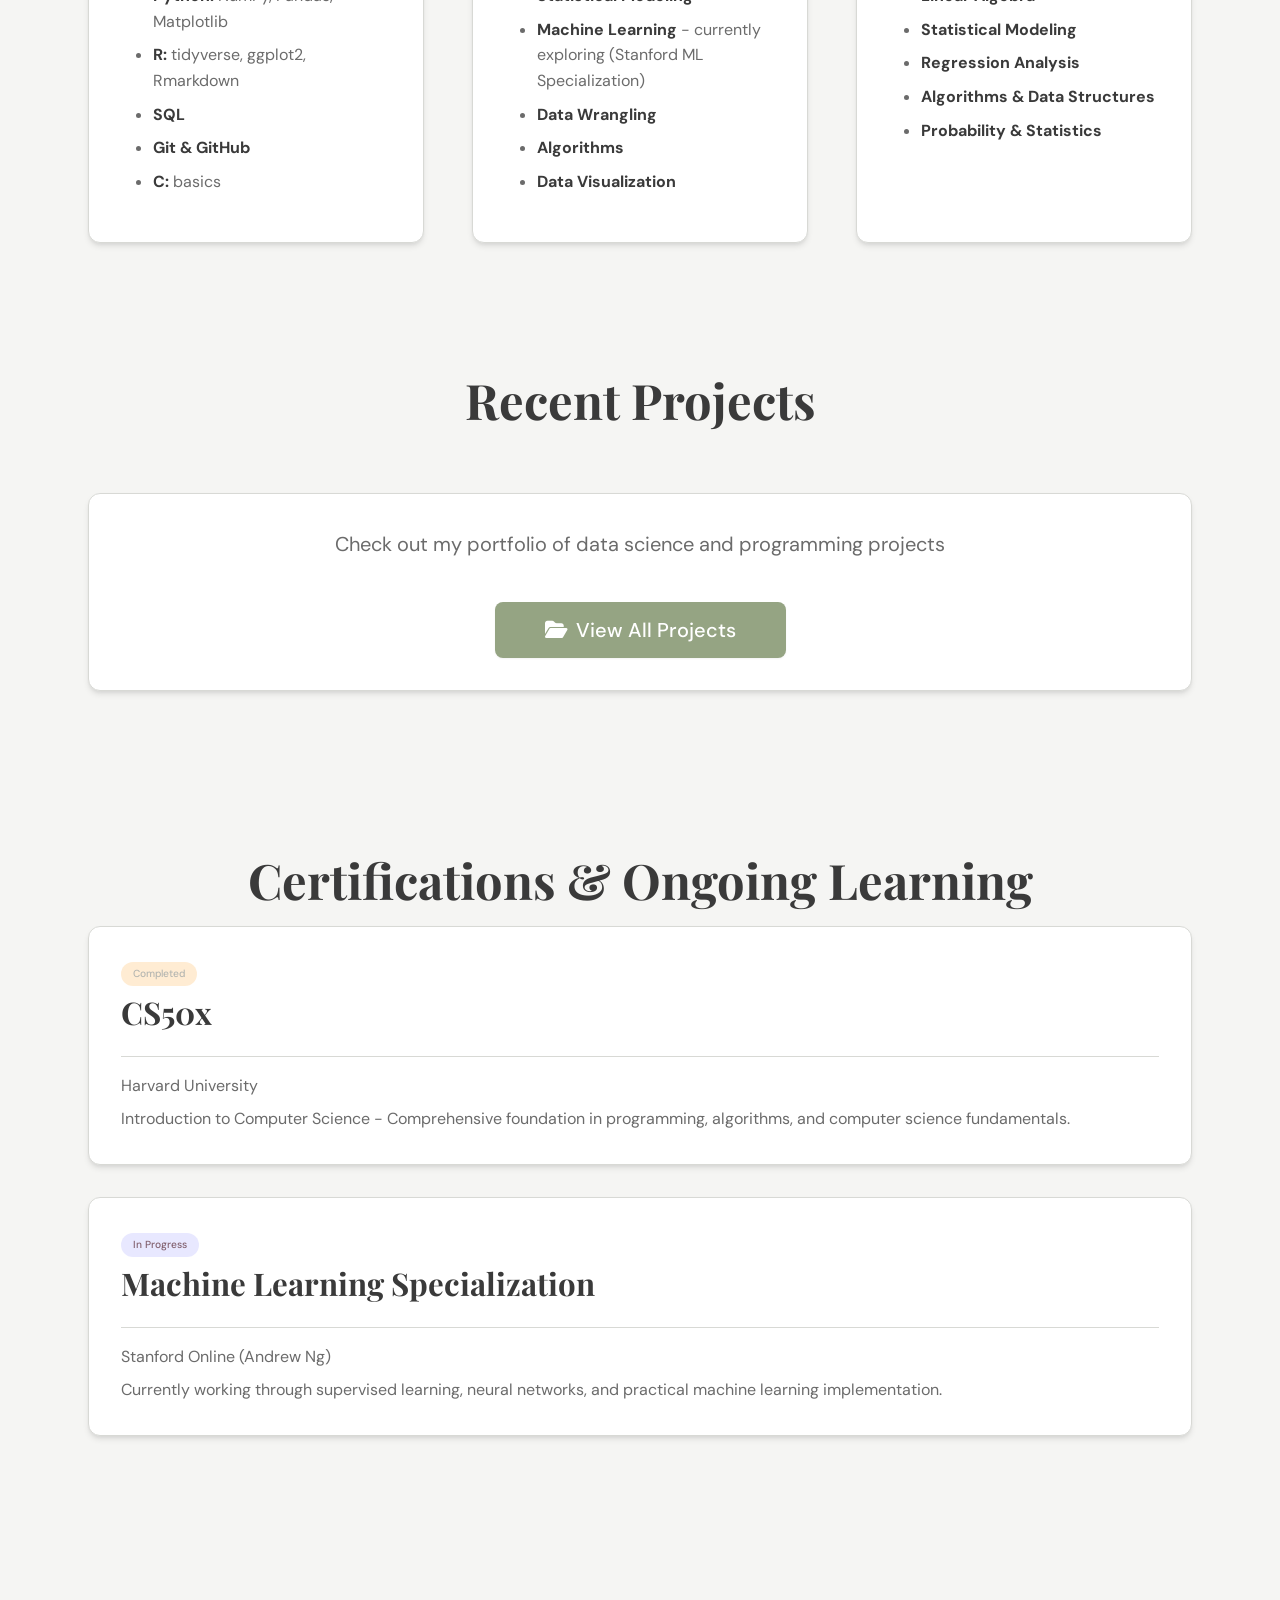
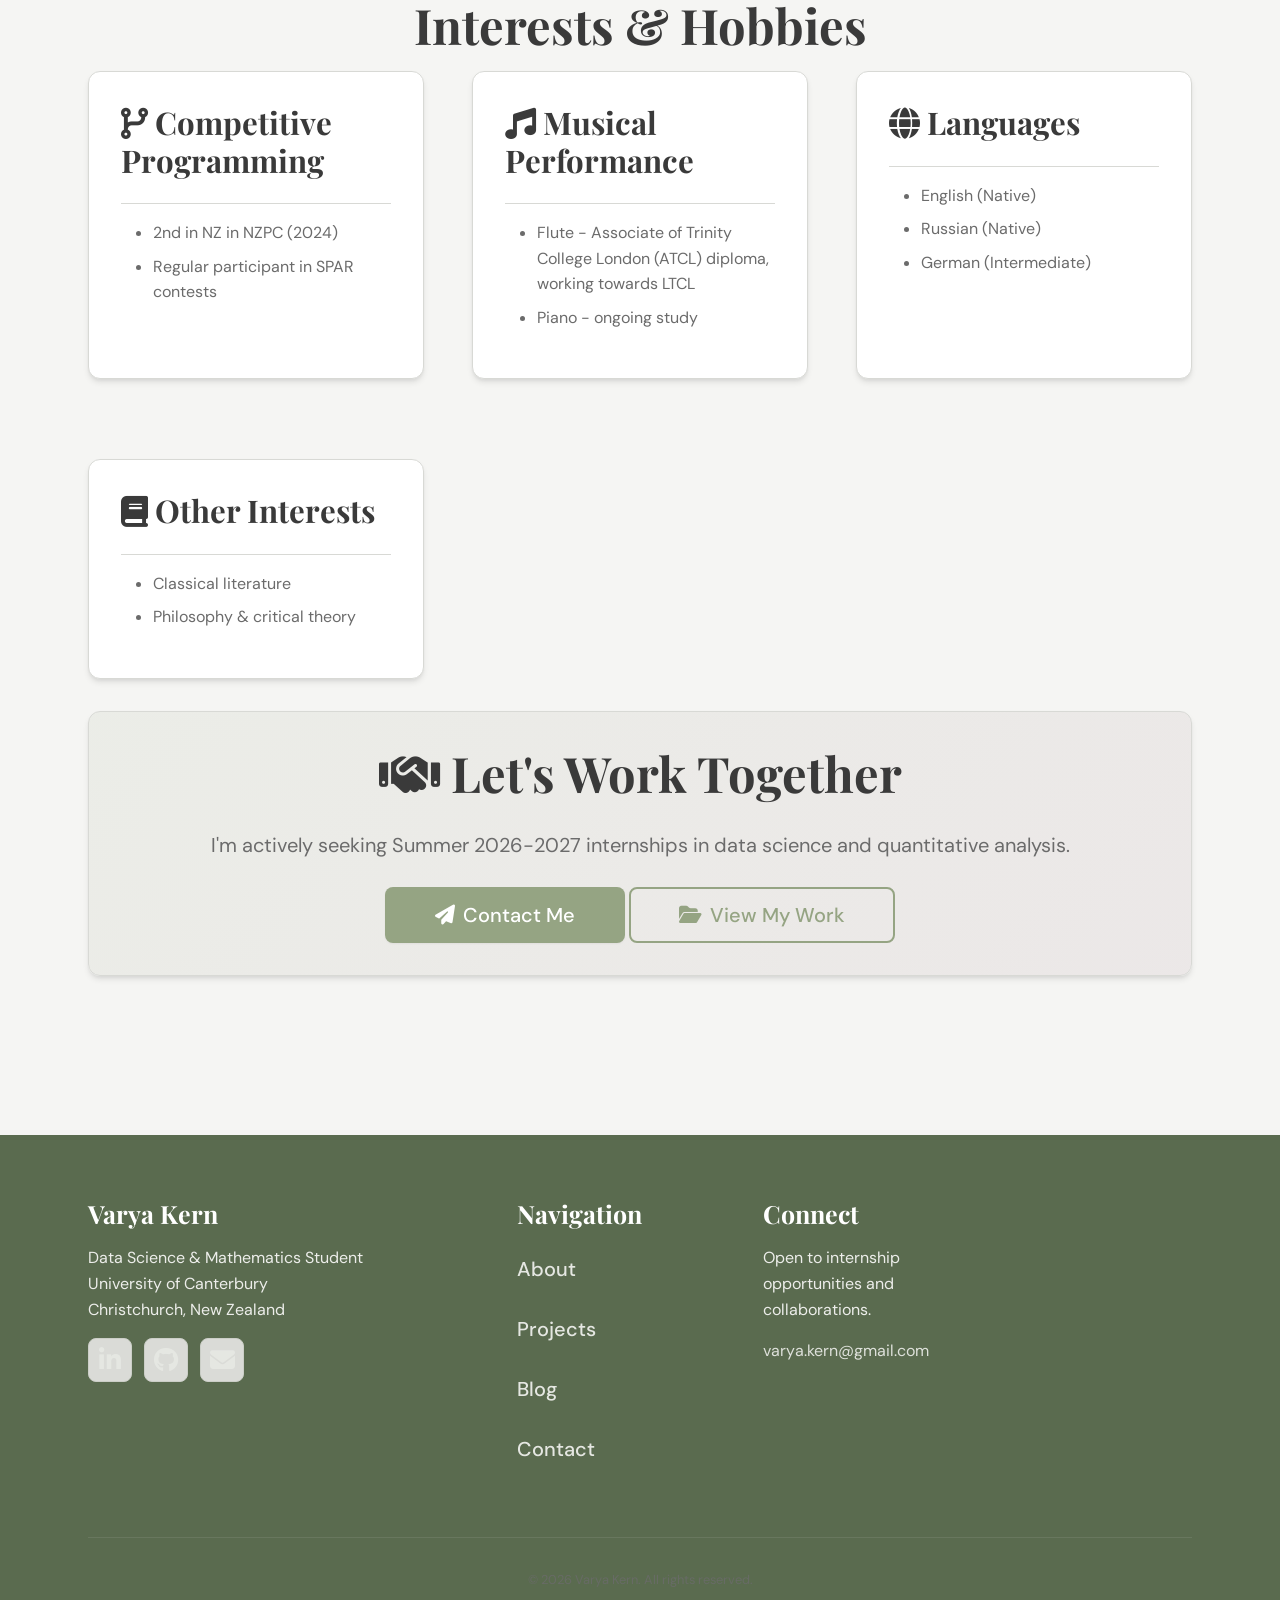
==== commit 7da060c7: "Update LinkedIn profile link in index.html" ====
--- a/index.html
+++ b/index.html
@@ -92,7 +92,7 @@
                 </div>
                 
                 <div class="social-links animate-fade-in-up delay-400" style="justify-content: center; margin-top: var(--space-5);">
-                    <a href="https://www.linkedin.com/in/varya-kern-a25baa2a2/" class="social-link" target="_blank" rel="noopener noreferrer" aria-label="LinkedIn">
+                    <a href="https://www.linkedin.com/in/varya-kern/" class="social-link" target="_blank" rel="noopener noreferrer" aria-label="LinkedIn">
                         <i class="fab fa-linkedin-in"></i>
                     </a>
                     <a href="https://github.com/taffycheez" class="social-link" target="_blank" rel="noopener noreferrer" aria-label="GitHub">
